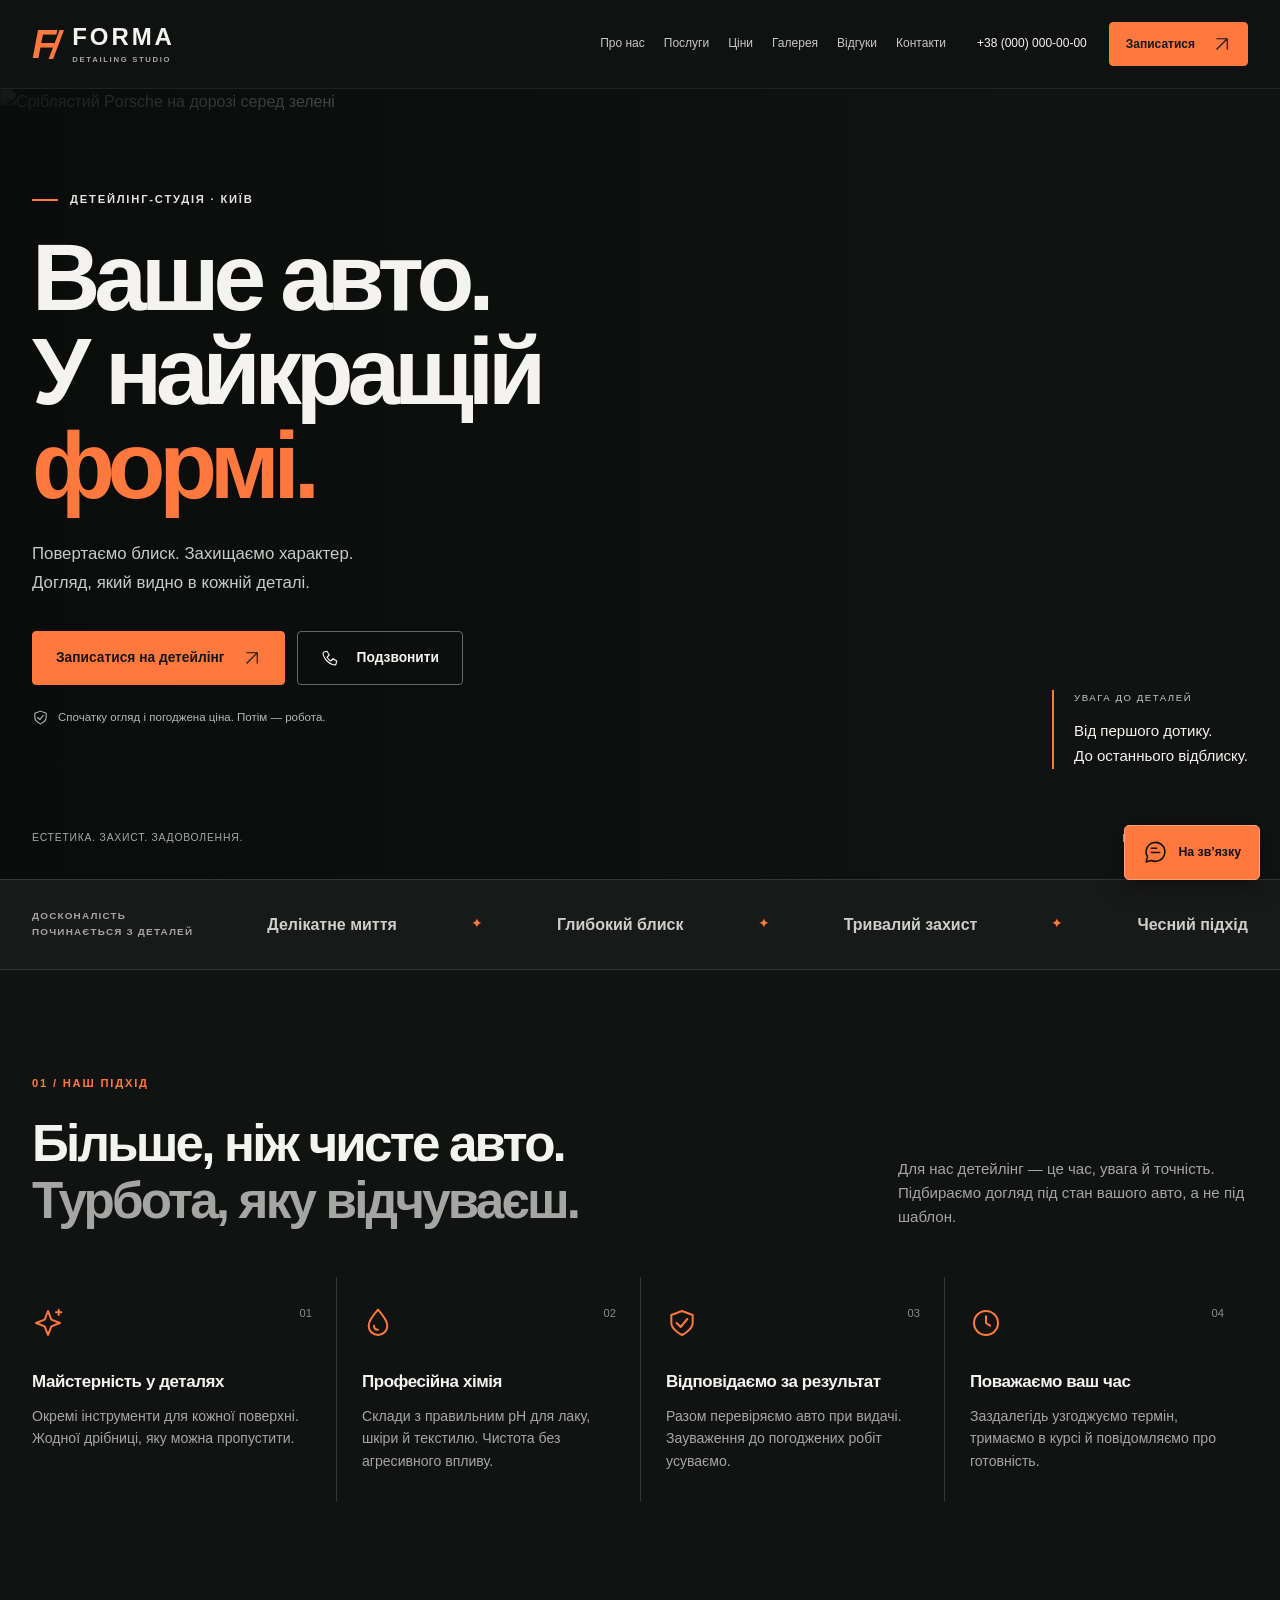
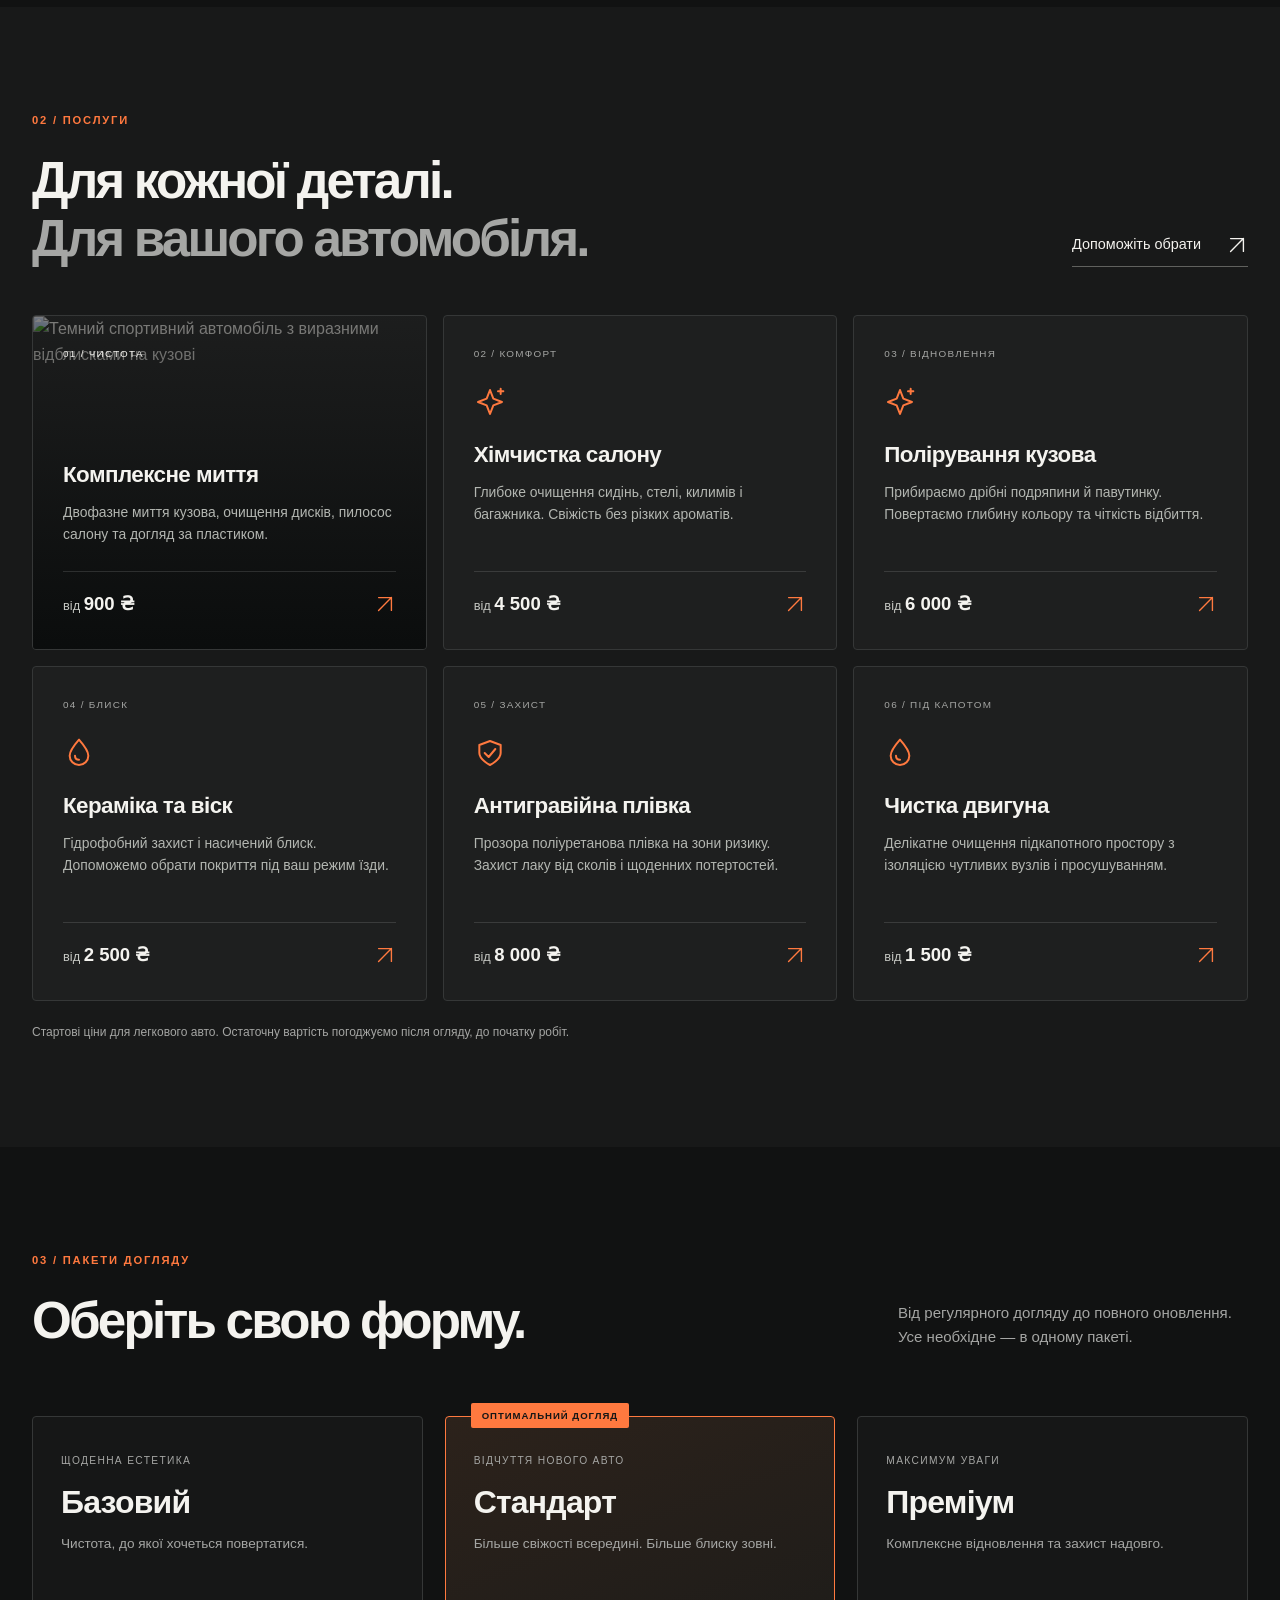
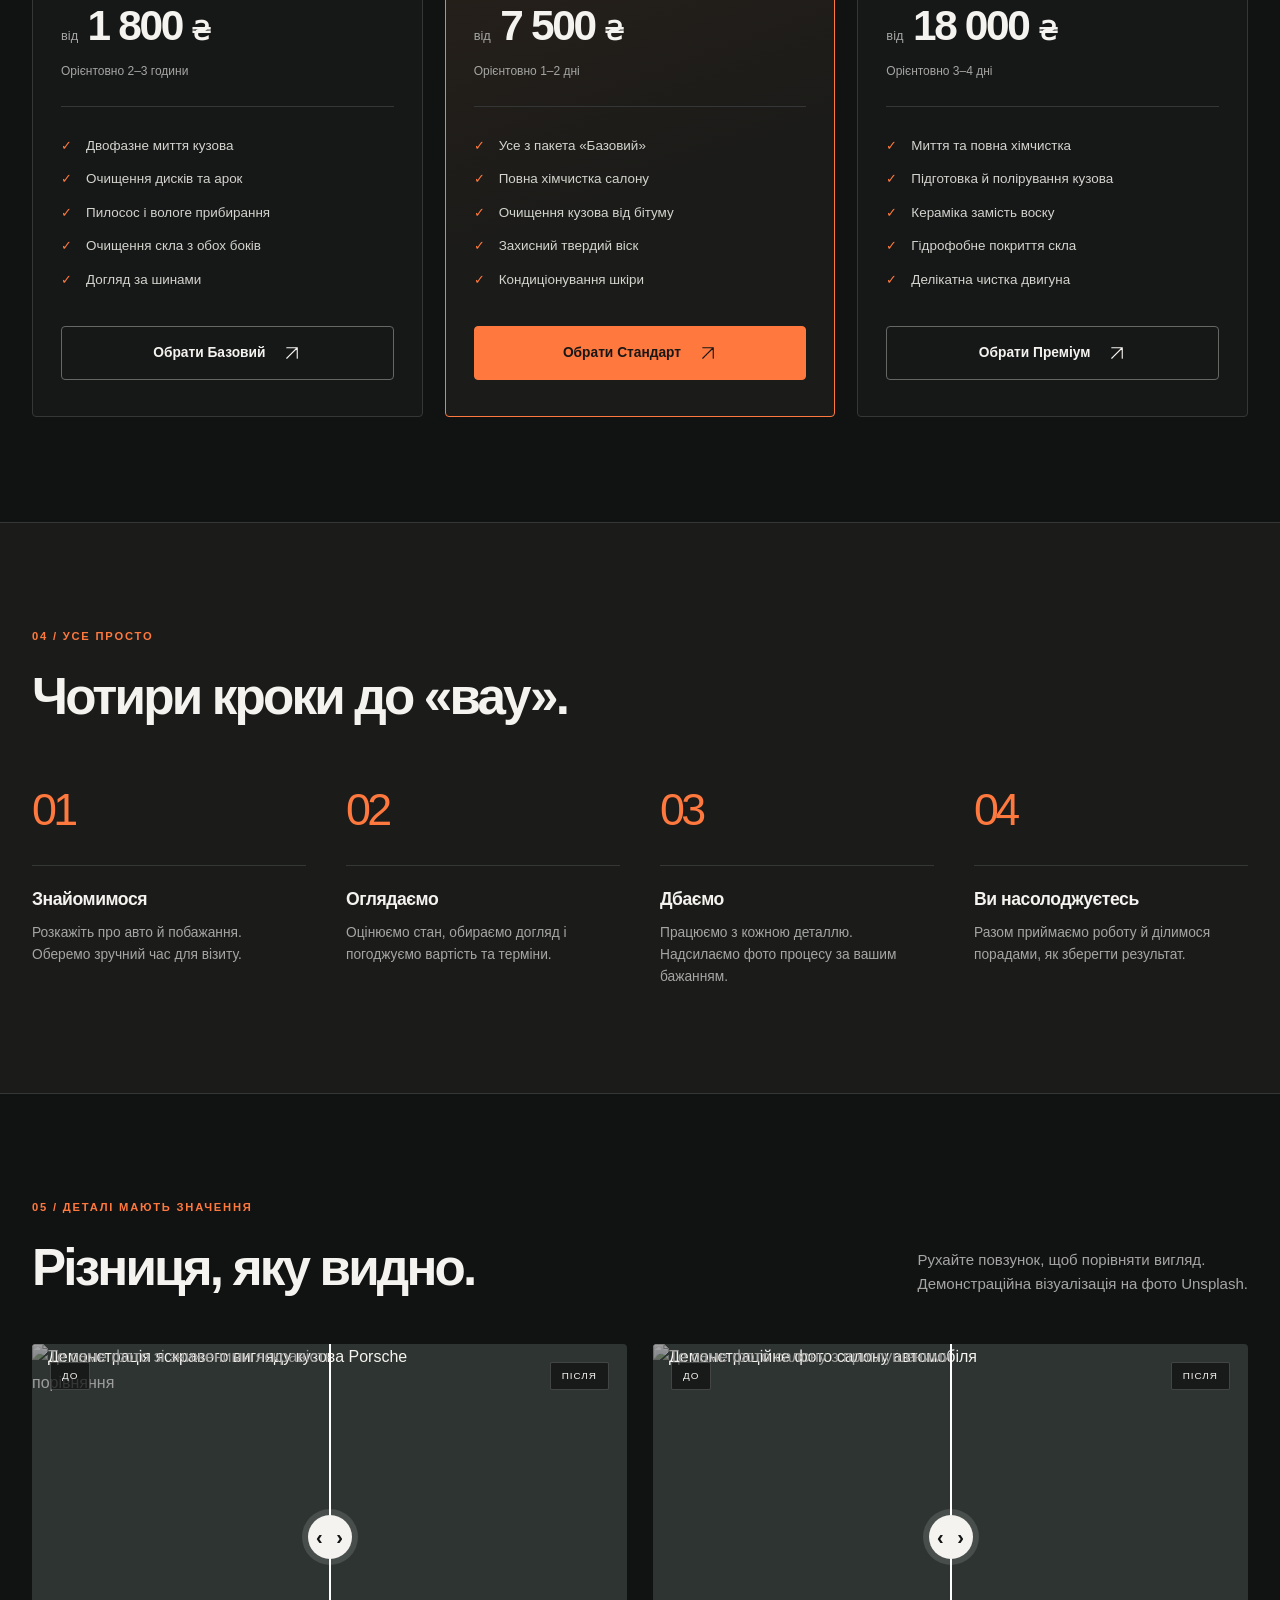
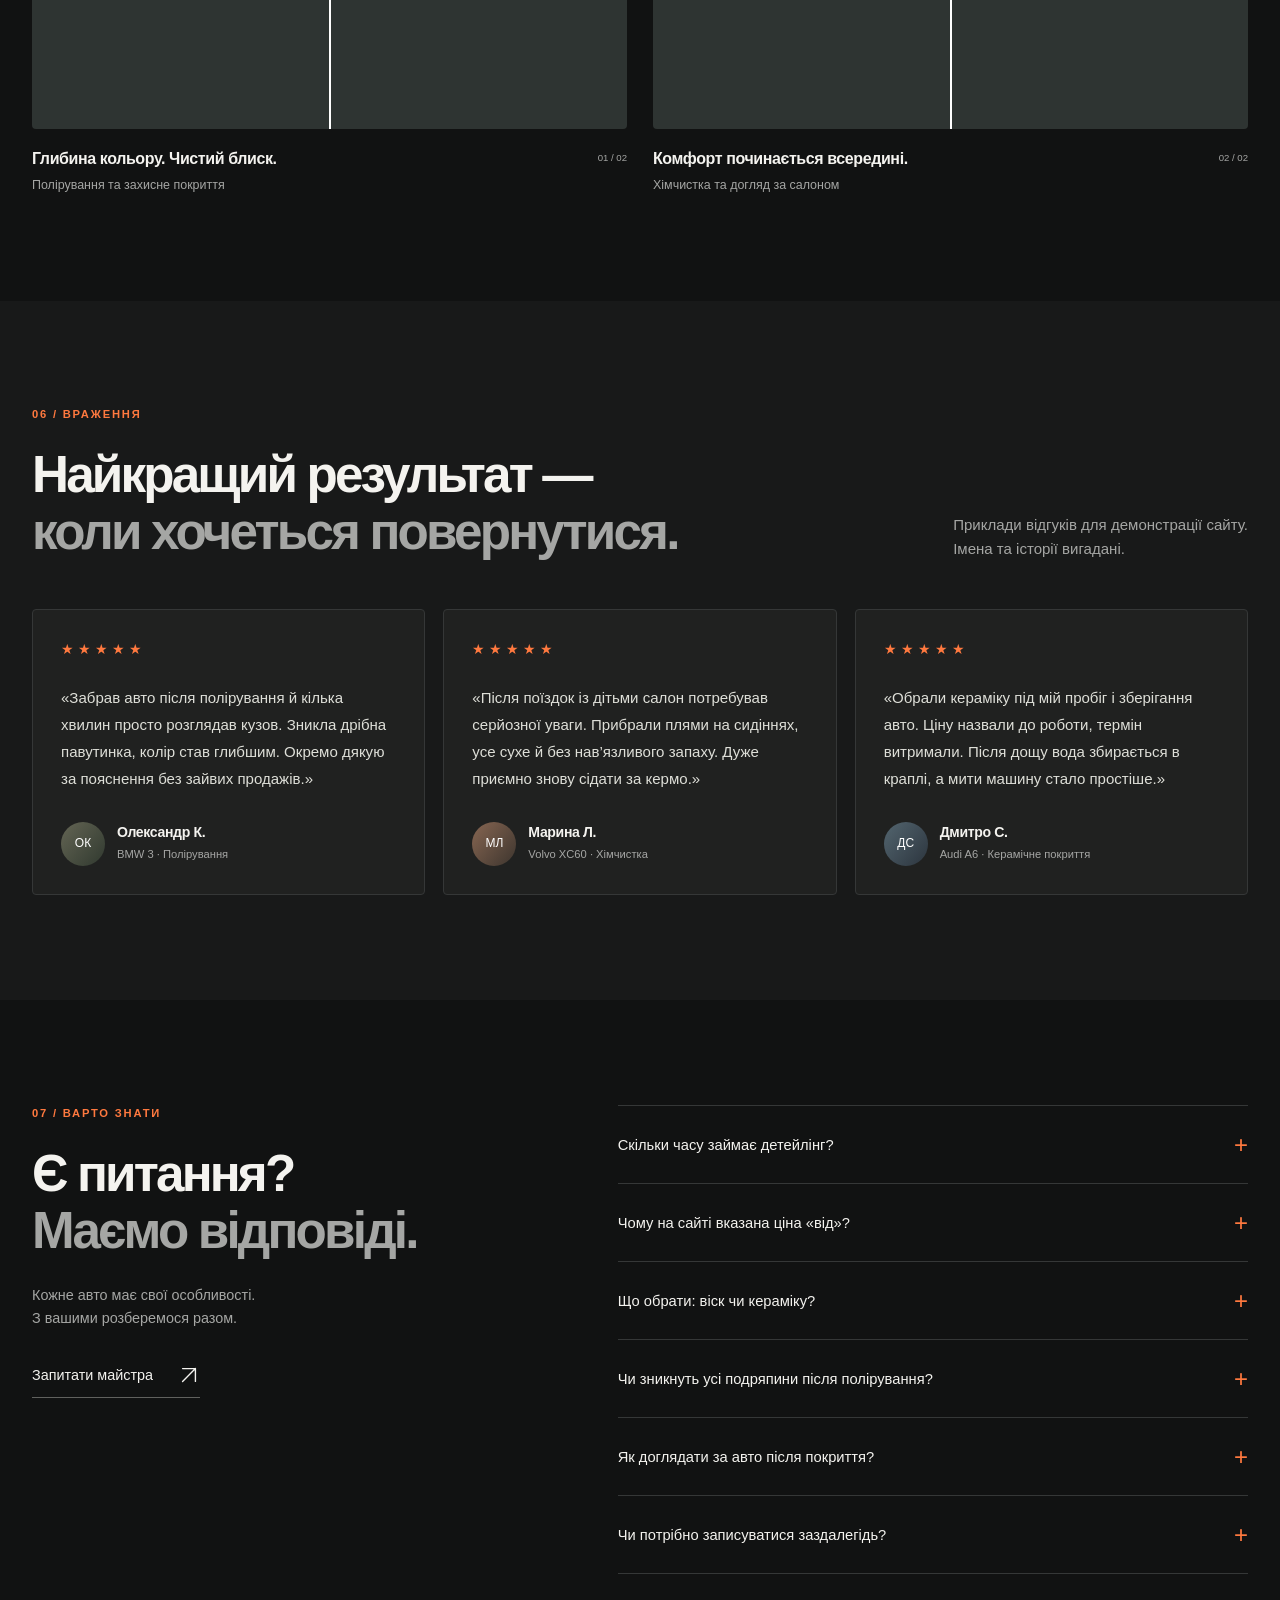
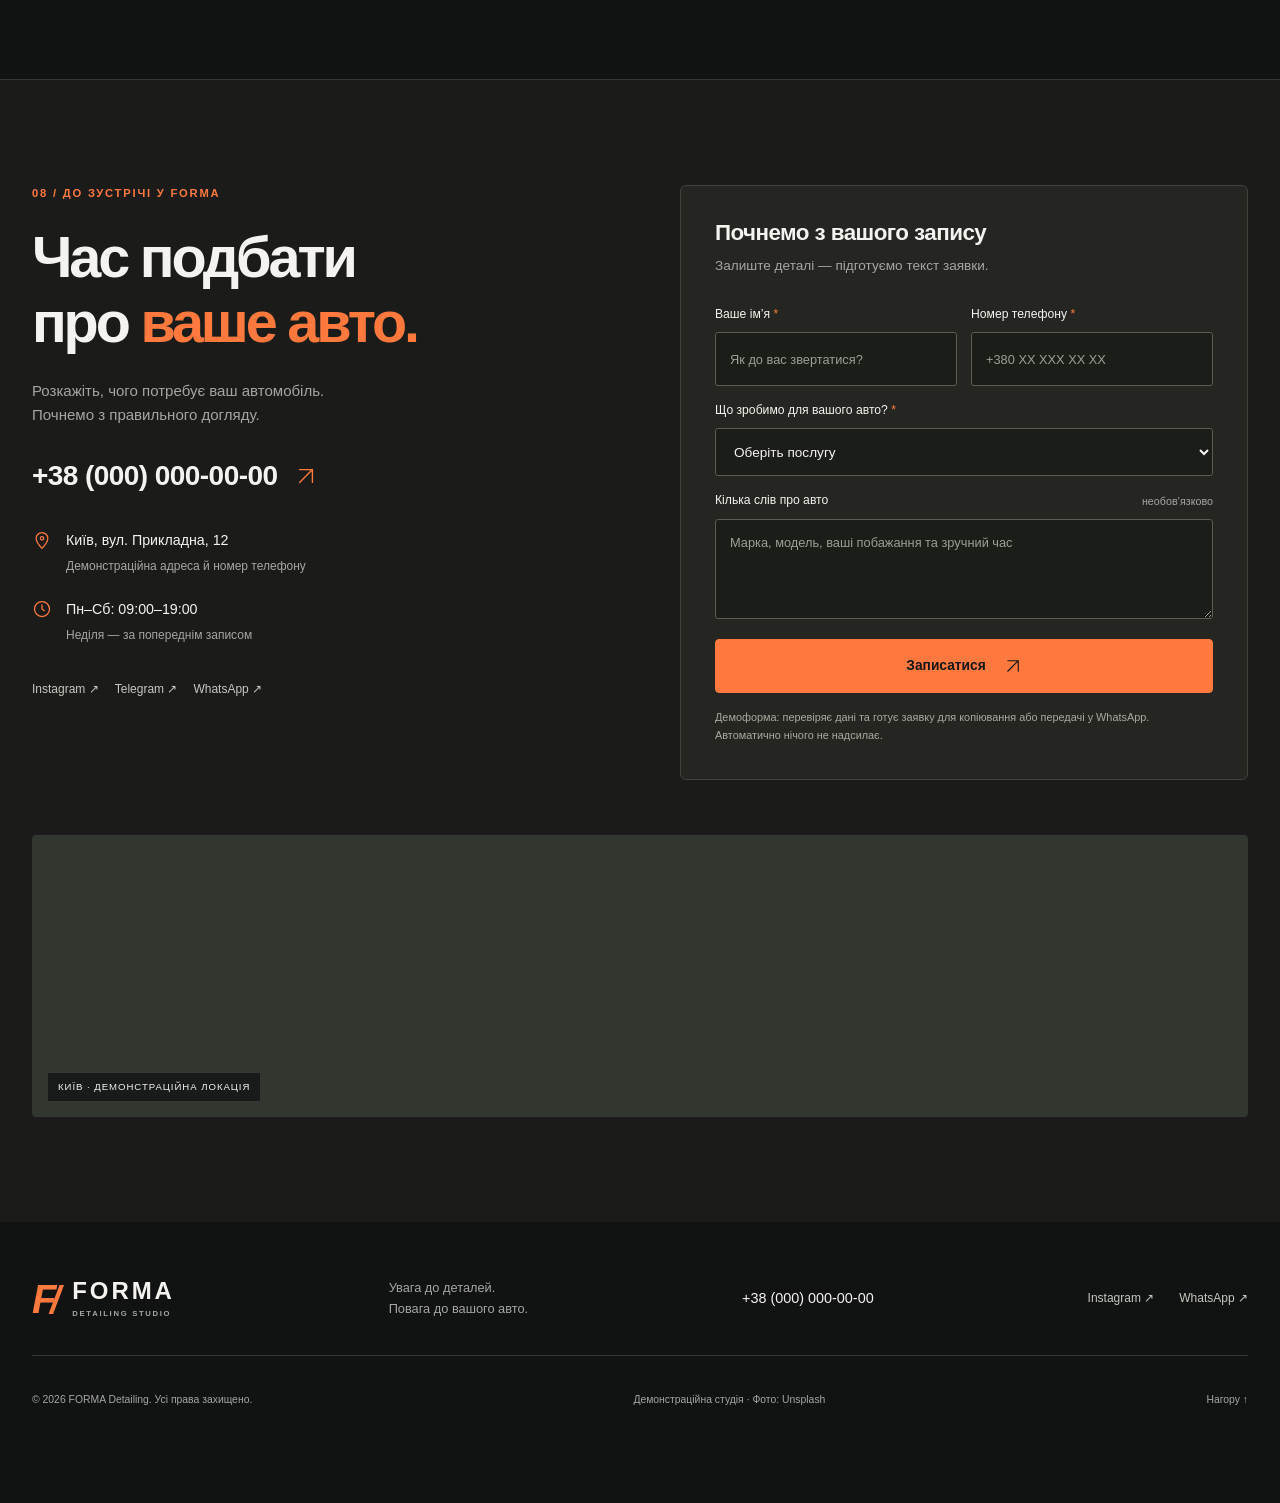
==== index.html @ 3dcaa0d7 "Add files via upload" ====
<!DOCTYPE html>
<html lang="uk">
<head>
  <meta charset="UTF-8">
  <meta name="viewport" content="width=device-width, initial-scale=1">
  <meta name="theme-color" content="#111212">
  <title>FORMA Detailing — догляд, який змінює відчуття від авто</title>
  <meta name="description" content="FORMA Detailing у Києві: комплексне миття, хімчистка, полірування, кераміка та захисна плівка. Оберіть догляд для свого авто й підготуйте заявку онлайн.">
  <meta property="og:type" content="website">
  <meta property="og:locale" content="uk_UA">
  <meta property="og:title" content="FORMA Detailing — ваше авто у найкращій формі">
  <meta property="og:description" content="Продуманий догляд. Бездоганний блиск. Детейлінг у Києві з увагою до кожної деталі.">
  <meta property="og:image" content="https://images.unsplash.com/photo-1503376780353-7e6692767b70?auto=format&fit=crop&w=1200&q=85">
  <meta property="og:image:alt" content="Спортивний автомобіль Porsche">
  <link rel="icon" href="data:image/svg+xml,%3Csvg xmlns='http://www.w3.org/2000/svg' viewBox='0 0 64 64'%3E%3Crect width='64' height='64' rx='12' fill='%23111212'/%3E%3Cpath d='M18 48V16h31v8H27v6h18v8H27v10z' fill='%23ff743d'/%3E%3C/svg%3E">
  <link rel="preconnect" href="https://images.unsplash.com">
  <link rel="stylesheet" href="style.css">
  <script src="script.js" defer></script>
</head>
<body>
  <a class="skip-link" href="#main">Перейти до вмісту</a>
  <svg class="icon-library" xmlns="http://www.w3.org/2000/svg" aria-hidden="true"><defs>
    <symbol id="i-arrow" viewBox="0 0 24 24"><path d="M5 19 19 5M5 5h14v14"/></symbol>
    <symbol id="i-phone" viewBox="0 0 24 24"><path d="m8 3 3 5-3 3a15 15 0 0 0 5 5l3-3 5 3-1 4c-1 3-8 0-12-4S1 5 4 4z"/></symbol>
    <symbol id="i-shield" viewBox="0 0 24 24"><path d="m12 3 8 3v6c0 5-8 9-8 9s-8-4-8-9V6zM8 12l3 3 5-6"/></symbol>
    <symbol id="i-spark" viewBox="0 0 24 24"><path d="m12 3 2.5 6.5L21 12l-6.5 2.5L12 21l-2.5-6.5L3 12l6.5-2.5zM20 2v4m-2-2h4"/></symbol>
    <symbol id="i-drop" viewBox="0 0 24 24"><path d="M12 2S5 10 5 14a7 7 0 0 0 14 0c0-4-7-12-7-12ZM9 14c0 2 1 3 3 3"/></symbol>
    <symbol id="i-clock" viewBox="0 0 24 24"><circle cx="12" cy="12" r="9"/><path d="M12 7v5l3 2"/></symbol>
    <symbol id="i-chat" viewBox="0 0 24 24"><path d="M21 11.5a9 9 0 0 1-9 9 10 10 0 0 1-4-.8L3 21l1.3-5a9 9 0 1 1 16.7-4.5Z"/><path d="M8 12h8m-8-4h5"/></symbol>
    <symbol id="i-pin" viewBox="0 0 24 24"><path d="M19 10c0 5-7 12-7 12S5 15 5 10a7 7 0 1 1 14 0Z"/><circle cx="12" cy="10" r="2"/></symbol>
    <symbol id="i-check" viewBox="0 0 24 24"><path d="m5 12 4 4L19 6"/></symbol>
  </defs></svg>

  <header class="header">
    <div class="container header-inner">
      <a class="logo" href="#home" aria-label="FORMA Detailing — головна"><span class="logo-mark" aria-hidden="true">F<span>/</span></span><span>FORMA<small>DETAILING STUDIO</small></span></a>
      <button class="menu-toggle" type="button" aria-expanded="false" aria-controls="navigation" aria-label="Відкрити меню"><span></span><span></span></button>
      <nav id="navigation" class="navigation" aria-label="Головна навігація">
        <a href="#about">Про нас</a><a href="#services">Послуги</a><a href="#prices">Ціни</a><a href="#gallery">Галерея</a><a href="#reviews">Відгуки</a><a href="#contacts">Контакти</a>
      </nav>
      <a class="header-phone" href="tel:+380000000000" aria-label="Подзвонити — демонстраційний номер">+38 (000) 000-00-00</a>
      <a class="button button-small header-cta" href="#contacts">Записатися <svg><use href="#i-arrow"/></svg></a>
    </div>
  </header>

  <main id="main">
    <section class="hero" id="home" aria-labelledby="hero-title">
      <img class="hero-image" src="https://images.unsplash.com/photo-1503376780353-7e6692767b70?auto=format&fit=crop&w=2200&q=85" alt="Сріблястий Porsche на дорозі серед зелені" width="2200" height="1467" fetchpriority="high">
      <div class="hero-shade"></div>
      <div class="container hero-content">
        <p class="eyebrow"><span class="orange-line"></span> ДЕТЕЙЛІНГ-СТУДІЯ · КИЇВ</p>
        <h1 id="hero-title">Ваше авто.<br>У найкращій<br><span>формі.</span></h1>
        <p class="hero-description">Повертаємо блиск. Захищаємо характер.<br>Догляд, який видно в кожній деталі.</p>
        <div class="hero-actions"><a class="button" href="#contacts">Записатися на детейлінг <svg><use href="#i-arrow"/></svg></a><a class="button button-outline" href="tel:+380000000000"><svg><use href="#i-phone"/></svg> Подзвонити</a></div>
        <p class="hero-note"><svg><use href="#i-shield"/></svg> Спочатку огляд і погоджена ціна. Потім — робота.</p>
      </div>
      <div class="hero-caption"><span>УВАГА ДО ДЕТАЛЕЙ</span><strong>Від першого дотику.<br>До останнього відблиску.</strong></div>
      <div class="container hero-bottom"><span>ЕСТЕТИКА. ЗАХИСТ. ЗАДОВОЛЕННЯ.</span><a href="#about">Відкрийте FORMA <span aria-hidden="true">↓</span></a></div>
    </section>

    <div class="trust-strip"><div class="container trust-inner"><span>ДОСКОНАЛІСТЬ<br>ПОЧИНАЄТЬСЯ З ДЕТАЛЕЙ</span><p>Делікатне миття</p><i aria-hidden="true">✦</i><p>Глибокий блиск</p><i aria-hidden="true">✦</i><p>Тривалий захист</p><i aria-hidden="true">✦</i><p>Чесний підхід</p></div></div>

    <section class="section container" id="about" aria-labelledby="about-title">
      <div class="section-heading reveal"><div><p class="eyebrow">01 / НАШ ПІДХІД</p><h2 id="about-title">Більше, ніж чисте авто.<br><span class="muted">Турбота, яку відчуваєш.</span></h2></div><p class="heading-description">Для нас детейлінг — це час, увага й точність. Підбираємо догляд під стан вашого авто, а не під шаблон.</p></div>
      <div class="benefits">
        <article class="benefit reveal"><svg class="feature-icon"><use href="#i-spark"/></svg><h3>Майстерність у деталях</h3><p>Окремі інструменти для кожної поверхні. Жодної дрібниці, яку можна пропустити.</p><span class="card-number">01</span></article>
        <article class="benefit reveal"><svg class="feature-icon"><use href="#i-drop"/></svg><h3>Професійна хімія</h3><p>Склади з правильним pH для лаку, шкіри й текстилю. Чистота без агресивного впливу.</p><span class="card-number">02</span></article>
        <article class="benefit reveal"><svg class="feature-icon"><use href="#i-shield"/></svg><h3>Відповідаємо за результат</h3><p>Разом перевіряємо авто при видачі. Зауваження до погоджених робіт усуваємо.</p><span class="card-number">03</span></article>
        <article class="benefit reveal"><svg class="feature-icon"><use href="#i-clock"/></svg><h3>Поважаємо ваш час</h3><p>Заздалегідь узгоджуємо термін, тримаємо в курсі й повідомляємо про готовність.</p><span class="card-number">04</span></article>
      </div>
    </section>

    <section class="section section-surface" id="services" aria-labelledby="services-title"><div class="container">
      <div class="section-heading reveal"><div><p class="eyebrow">02 / ПОСЛУГИ</p><h2 id="services-title">Для кожної деталі.<br><span class="muted">Для вашого автомобіля.</span></h2></div><a class="text-link" href="#contacts">Допоможіть обрати <svg><use href="#i-arrow"/></svg></a></div>
      <div class="services-grid">
        <article class="service-card service-featured reveal"><img src="https://images.unsplash.com/photo-1492144534655-ae79c964c9d7?auto=format&fit=crop&w=1000&q=80" alt="Темний спортивний автомобіль з виразними відблисками на кузові" width="1000" height="700" loading="lazy"><div class="service-content"><span class="service-index">01 / ЧИСТОТА</span><h3>Комплексне миття</h3><p>Двофазне миття кузова, очищення дисків, пилосос салону та догляд за пластиком.</p><a href="#contacts" data-service="Комплексне миття"><span>від <strong>900 ₴</strong></span><svg><use href="#i-arrow"/></svg><span class="sr-only"> — записатися на комплексне миття</span></a></div></article>
        <article class="service-card reveal"><span class="service-index">02 / КОМФОРТ</span><svg class="service-icon"><use href="#i-spark"/></svg><h3>Хімчистка салону</h3><p>Глибоке очищення сидінь, стелі, килимів і багажника. Свіжість без різких ароматів.</p><a href="#contacts" data-service="Хімчистка салону"><span>від <strong>4 500 ₴</strong></span><svg><use href="#i-arrow"/></svg><span class="sr-only"> — записатися на хімчистку</span></a></article>
        <article class="service-card reveal"><span class="service-index">03 / ВІДНОВЛЕННЯ</span><svg class="service-icon"><use href="#i-spark"/></svg><h3>Полірування кузова</h3><p>Прибираємо дрібні подряпини й павутинку. Повертаємо глибину кольору та чіткість відбиття.</p><a href="#contacts" data-service="Полірування кузова"><span>від <strong>6 000 ₴</strong></span><svg><use href="#i-arrow"/></svg><span class="sr-only"> — записатися на полірування</span></a></article>
        <article class="service-card reveal"><span class="service-index">04 / БЛИСК</span><svg class="service-icon"><use href="#i-drop"/></svg><h3>Кераміка та віск</h3><p>Гідрофобний захист і насичений блиск. Допоможемо обрати покриття під ваш режим їзди.</p><a href="#contacts" data-service="Кераміка та віск"><span>від <strong>2 500 ₴</strong></span><svg><use href="#i-arrow"/></svg><span class="sr-only"> — записатися на захисне покриття</span></a></article>
        <article class="service-card reveal"><span class="service-index">05 / ЗАХИСТ</span><svg class="service-icon"><use href="#i-shield"/></svg><h3>Антигравійна плівка</h3><p>Прозора поліуретанова плівка на зони ризику. Захист лаку від сколів і щоденних потертостей.</p><a href="#contacts" data-service="Антигравійна плівка"><span>від <strong>8 000 ₴</strong></span><svg><use href="#i-arrow"/></svg><span class="sr-only"> — записатися на обклеювання плівкою</span></a></article>
        <article class="service-card reveal"><span class="service-index">06 / ПІД КАПОТОМ</span><svg class="service-icon"><use href="#i-drop"/></svg><h3>Чистка двигуна</h3><p>Делікатне очищення підкапотного простору з ізоляцією чутливих вузлів і просушуванням.</p><a href="#contacts" data-service="Чистка двигуна"><span>від <strong>1 500 ₴</strong></span><svg><use href="#i-arrow"/></svg><span class="sr-only"> — записатися на чистку двигуна</span></a></article>
      </div><p class="section-note">Стартові ціни для легкового авто. Остаточну вартість погоджуємо після огляду, до початку робіт.</p>
    </div></section>

    <section class="section container" id="prices" aria-labelledby="prices-title">
      <div class="section-heading reveal"><div><p class="eyebrow">03 / ПАКЕТИ ДОГЛЯДУ</p><h2 id="prices-title">Оберіть свою форму.</h2></div><p class="heading-description">Від регулярного догляду до повного оновлення. Усе необхідне — в одному пакеті.</p></div>
      <div class="pricing-grid">
        <article class="price-card reveal"><span class="package-label">ЩОДЕННА ЕСТЕТИКА</span><h3>Базовий</h3><p>Чистота, до якої хочеться повертатися.</p><div class="price"><small>від</small> 1 800 <span>₴</span></div><span class="duration">Орієнтовно 2–3 години</span><ul class="check-list"><li>Двофазне миття кузова</li><li>Очищення дисків та арок</li><li>Пилосос і вологе прибирання</li><li>Очищення скла з обох боків</li><li>Догляд за шинами</li></ul><a href="#contacts" class="button button-outline" data-service="Пакет Базовий">Обрати Базовий <svg><use href="#i-arrow"/></svg></a></article>
        <article class="price-card recommended reveal"><span class="popular">ОПТИМАЛЬНИЙ ДОГЛЯД</span><span class="package-label">ВІДЧУТТЯ НОВОГО АВТО</span><h3>Стандарт</h3><p>Більше свіжості всередині. Більше блиску зовні.</p><div class="price"><small>від</small> 7 500 <span>₴</span></div><span class="duration">Орієнтовно 1–2 дні</span><ul class="check-list"><li>Усе з пакета «Базовий»</li><li>Повна хімчистка салону</li><li>Очищення кузова від бітуму</li><li>Захисний твердий віск</li><li>Кондиціонування шкіри</li></ul><a href="#contacts" class="button" data-service="Пакет Стандарт">Обрати Стандарт <svg><use href="#i-arrow"/></svg></a></article>
        <article class="price-card reveal"><span class="package-label">МАКСИМУМ УВАГИ</span><h3>Преміум</h3><p>Комплексне відновлення та захист надовго.</p><div class="price"><small>від</small> 18 000 <span>₴</span></div><span class="duration">Орієнтовно 3–4 дні</span><ul class="check-list"><li>Миття та повна хімчистка</li><li>Підготовка й полірування кузова</li><li>Кераміка замість воску</li><li>Гідрофобне покриття скла</li><li>Делікатна чистка двигуна</li></ul><a href="#contacts" class="button button-outline" data-service="Пакет Преміум">Обрати Преміум <svg><use href="#i-arrow"/></svg></a></article>
      </div>
    </section>

    <section class="process-section section" aria-labelledby="process-title"><div class="container"><div class="section-heading reveal"><div><p class="eyebrow">04 / УСЕ ПРОСТО</p><h2 id="process-title">Чотири кроки до «вау».</h2></div></div><ol class="process-grid"><li class="reveal"><span>01</span><h3>Знайомимося</h3><p>Розкажіть про авто й побажання. Оберемо зручний час для візиту.</p></li><li class="reveal"><span>02</span><h3>Оглядаємо</h3><p>Оцінюємо стан, обираємо догляд і погоджуємо вартість та терміни.</p></li><li class="reveal"><span>03</span><h3>Дбаємо</h3><p>Працюємо з кожною деталлю. Надсилаємо фото процесу за вашим бажанням.</p></li><li class="reveal"><span>04</span><h3>Ви насолоджуєтесь</h3><p>Разом приймаємо роботу й ділимося порадами, як зберегти результат.</p></li></ol></div></section>

    <section class="section container" id="gallery" aria-labelledby="gallery-title">
      <div class="section-heading reveal"><div><p class="eyebrow">05 / ДЕТАЛІ МАЮТЬ ЗНАЧЕННЯ</p><h2 id="gallery-title">Різниця, яку видно.</h2></div><p class="heading-description">Рухайте повзунок, щоб порівняти вигляд.<br>Демонстраційна візуалізація на фото Unsplash.</p></div>
      <div class="gallery-grid">
        <figure class="gallery-card reveal"><div class="comparison" style="--position:50%"><img src="https://images.unsplash.com/photo-1503376780353-7e6692767b70?auto=format&fit=crop&w=1000&q=80" alt="Демонстрація яскравого вигляду кузова Porsche" width="1000" height="680" loading="lazy"><div class="before-layer"><img src="https://images.unsplash.com/photo-1503376780353-7e6692767b70?auto=format&fit=crop&w=1000&q=80" alt="Те саме фото зі зниженими яскравістю й насиченістю для ілюстрації порівняння" width="1000" height="680" loading="lazy"></div><span class="compare-label before-label">ДО</span><span class="compare-label after-label">ПІСЛЯ</span><span class="compare-handle" aria-hidden="true"><b>‹ ›</b></span><input type="range" min="0" max="100" value="50" aria-label="Порівняти демонстрацію до та після полірування"></div><figcaption><div><h3>Глибина кольору. Чистий блиск.</h3><p>Полірування та захисне покриття</p></div><span>01 / 02</span></figcaption></figure>
        <figure class="gallery-card reveal"><div class="comparison" style="--position:50%"><img src="https://images.unsplash.com/photo-1507136566006-cfc505b114fc?auto=format&fit=crop&w=1000&q=80" alt="Демонстраційне фото салону автомобіля" width="1000" height="680" loading="lazy"><div class="before-layer"><img src="https://images.unsplash.com/photo-1507136566006-cfc505b114fc?auto=format&fit=crop&w=1000&q=80" alt="Те саме фото салону з приглушеними кольорами для демонстрації" width="1000" height="680" loading="lazy"></div><span class="compare-label before-label">ДО</span><span class="compare-label after-label">ПІСЛЯ</span><span class="compare-handle" aria-hidden="true"><b>‹ ›</b></span><input type="range" min="0" max="100" value="50" aria-label="Порівняти демонстрацію до та після догляду за салоном"></div><figcaption><div><h3>Комфорт починається всередині.</h3><p>Хімчистка та догляд за салоном</p></div><span>02 / 02</span></figcaption></figure>
      </div>
    </section>

    <section class="section section-surface" id="reviews" aria-labelledby="reviews-title"><div class="container"><div class="section-heading reveal"><div><p class="eyebrow">06 / ВРАЖЕННЯ</p><h2 id="reviews-title">Найкращий результат —<br><span class="muted">коли хочеться повернутися.</span></h2></div><p class="heading-description">Приклади відгуків для демонстрації сайту.<br>Імена та історії вигадані.</p></div><div class="reviews-grid">
      <article class="review-card reveal"><span class="stars" aria-label="5 із 5 зірок">★★★★★</span><blockquote>«Забрав авто після полірування й кілька хвилин просто розглядав кузов. Зникла дрібна павутинка, колір став глибшим. Окремо дякую за пояснення без зайвих продажів.»</blockquote><div class="review-author"><span class="avatar" role="img" aria-label="Фото-заглушка Олександра">ОК</span><div><h3>Олександр К.</h3><p>BMW 3 · Полірування</p></div></div></article>
      <article class="review-card reveal"><span class="stars" aria-label="5 із 5 зірок">★★★★★</span><blockquote>«Після поїздок із дітьми салон потребував серйозної уваги. Прибрали плями на сидіннях, усе сухе й без нав’язливого запаху. Дуже приємно знову сідати за кермо.»</blockquote><div class="review-author"><span class="avatar avatar-light" role="img" aria-label="Фото-заглушка Марини">МЛ</span><div><h3>Марина Л.</h3><p>Volvo XC60 · Хімчистка</p></div></div></article>
      <article class="review-card reveal"><span class="stars" aria-label="5 із 5 зірок">★★★★★</span><blockquote>«Обрали кераміку під мій пробіг і зберігання авто. Ціну назвали до роботи, термін витримали. Після дощу вода збирається в краплі, а мити машину стало простіше.»</blockquote><div class="review-author"><span class="avatar avatar-dark" role="img" aria-label="Фото-заглушка Дмитра">ДС</span><div><h3>Дмитро С.</h3><p>Audi A6 · Керамічне покриття</p></div></div></article>
    </div></div></section>

    <section class="section container faq-layout" id="faq" aria-labelledby="faq-title"><div class="reveal"><p class="eyebrow">07 / ВАРТО ЗНАТИ</p><h2 id="faq-title">Є питання?<br><span class="muted">Маємо відповіді.</span></h2><p class="faq-intro">Кожне авто має свої особливості.<br>З вашими розберемося разом.</p><a class="text-link" href="#contacts">Запитати майстра <svg><use href="#i-arrow"/></svg></a></div><div class="faq-list reveal">
      <details><summary>Скільки часу займає детейлінг?<span aria-hidden="true">+</span></summary><p>Комплексне миття — приблизно 2–3 години, хімчистка з просушуванням — 1–2 дні. Полірування й захист можуть зайняти 2–4 дні. Точний термін називаємо після огляду.</p></details>
      <details><summary>Чому на сайті вказана ціна «від»?<span aria-hidden="true">+</span></summary><p>Вартість залежить від розміру авто, стану поверхонь і обсягу підготовки. Перед роботою проводимо огляд та погоджуємо повну суму. Додаткові роботи — лише з вашої згоди.</p></details>
      <details><summary>Що обрати: віск чи кераміку?<span aria-hidden="true">+</span></summary><p>Віск підходить для доступного сезонного догляду. Кераміка потребує ретельнішої підготовки й розрахована на триваліший захист. Вибір залежить від умов експлуатації та вашого бюджету.</p></details>
      <details><summary>Чи зникнуть усі подряпини після полірування?<span aria-hidden="true">+</span></summary><p>Полірування допомагає прибрати дрібні дефекти в межах лакового шару. Глибокі подряпини до фарби або ґрунту повністю не зникають. Перед початком вимірюємо товщину покриття й пояснюємо очікуваний результат.</p></details>
      <details><summary>Як доглядати за авто після покриття?<span aria-hidden="true">+</span></summary><p>Після нанесення ви отримаєте рекомендації для обраного складу: час до першого миття, відповідну хімію та інтервали догляду. До повного затвердіння уникайте агресивних засобів.</p></details>
      <details><summary>Чи потрібно записуватися заздалегідь?<span aria-hidden="true">+</span></summary><p>Так. Запис дозволяє виділити достатньо часу на ваш автомобіль. Залиште побажання у формі або зателефонуйте, щоб узгодити послугу та вільний час.</p></details>
    </div></section>

    <section class="section contact-section" id="contacts" aria-labelledby="contacts-title"><div class="container contact-grid"><div class="contact-info reveal"><p class="eyebrow">08 / ДО ЗУСТРІЧІ У FORMA</p><h2 id="contacts-title">Час подбати<br>про <span>ваше авто.</span></h2><p class="contact-lead">Розкажіть, чого потребує ваш автомобіль.<br>Почнемо з правильного догляду.</p><a class="contact-phone" href="tel:+380000000000">+38 (000) 000-00-00 <svg><use href="#i-arrow"/></svg></a><div class="contact-detail"><svg><use href="#i-pin"/></svg><div><strong>Київ, вул. Прикладна, 12</strong><p>Демонстраційна адреса й номер телефону</p></div></div><div class="contact-detail"><svg><use href="#i-clock"/></svg><div><strong>Пн–Сб: 09:00–19:00</strong><p>Неділя — за попереднім записом</p></div></div><div class="socials" aria-label="Соціальні мережі"><a href="https://www.instagram.com/" target="_blank" rel="noopener noreferrer" aria-label="Відкрити Instagram — демопосилання">Instagram ↗</a><a href="https://t.me/share/url?url=&amp;text=%D0%92%D1%96%D1%82%D0%B0%D1%8E!%20%D0%A5%D0%BE%D1%87%D1%83%20%D0%B7%D0%B0%D0%BF%D0%B8%D1%81%D0%B0%D1%82%D0%B8%D1%81%D1%8F%20%D0%BD%D0%B0%20%D0%B4%D0%B5%D1%82%D0%B5%D0%B9%D0%BB%D1%96%D0%BD%D0%B3." target="_blank" rel="noopener noreferrer">Telegram ↗</a><a href="https://wa.me/?text=%D0%92%D1%96%D1%82%D0%B0%D1%8E!%20%D0%A5%D0%BE%D1%87%D1%83%20%D0%B7%D0%B0%D0%BF%D0%B8%D1%81%D0%B0%D1%82%D0%B8%D1%81%D1%8F%20%D0%BD%D0%B0%20%D0%B4%D0%B5%D1%82%D0%B5%D0%B9%D0%BB%D1%96%D0%BD%D0%B3." target="_blank" rel="noopener noreferrer">WhatsApp ↗</a></div></div>
      <form class="booking-form reveal" id="booking-form" novalidate><h3>Почнемо з вашого запису</h3><p>Залиште деталі — підготуємо текст заявки.</p><div id="form-errors" class="error-summary" tabindex="-1" hidden></div><div class="form-row"><div class="field"><label for="name">Ваше ім’я <span>*</span></label><input id="name" name="name" autocomplete="given-name" placeholder="Як до вас звертатися?" required minlength="2" maxlength="80" aria-describedby="name-error"><span class="field-error" id="name-error"></span></div><div class="field"><label for="phone">Номер телефону <span>*</span></label><input type="tel" id="phone" name="phone" autocomplete="tel" inputmode="tel" placeholder="+380 XX XXX XX XX" required maxlength="24" aria-describedby="phone-error"><span class="field-error" id="phone-error"></span></div></div><div class="field"><label for="service">Що зробимо для вашого авто? <span>*</span></label><select id="service" name="service" required aria-describedby="service-error"><option value="">Оберіть послугу</option>Комплексне миття</option><option>Хімчистка салону</option><option>Полірування кузова</option><option>Кераміка та віск</option><option>Антигравійна плівка</option><option>Чистка двигуна</option><option>Пакет Базовий</option><option>Пакет Стандарт</option><option>Пакет Преміум</option><option>Потрібна консультація</option></select><span class="field-error" id="service-error"></span></div><div class="field"><label for="comment">Кілька слів про авто <span class="optional">необов’язково</span></label><textarea id="comment" name="comment" rows="3" maxlength="1500" placeholder="Марка, модель, ваші побажання та зручний час"></textarea></div><button class="button" type="submit">Записатися <svg><use href="#i-arrow"/></svg></button><p class="form-note">Демоформа: перевіряє дані та готує заявку для копіювання або передачі у WhatsApp. Автоматично нічого не надсилає.</p><noscript><p class="field-error">Для перевірки форми увімкніть JavaScript у браузері.</p></noscript></form>
      <div class="map-wrap"><iframe title="Демонстраційна мапа: центр Києва, не фактична адреса студії" src="https://maps.google.com/maps?q=Kyiv%20Ukraine&amp;t=&amp;z=12&amp;ie=UTF8&amp;iwloc=&amp;output=embed" width="1200" height="300" loading="lazy" referrerpolicy="no-referrer-when-downgrade" allowfullscreen></iframe><span class="map-caption">КИЇВ · ДЕМОНСТРАЦІЙНА ЛОКАЦІЯ</span></div>
    </div></section>
  </main>

  <footer class="footer"><div class="container footer-main"><a class="logo" href="#home" aria-label="FORMA — повернутися нагору"><span class="logo-mark" aria-hidden="true">F<span>/</span></span><span>FORMA<small>DETAILING STUDIO</small></span></a><p>Увага до деталей.<br>Повага до вашого авто.</p><a href="tel:+380000000000">+38 (000) 000-00-00</a><div class="socials"><a href="https://www.instagram.com/" target="_blank" rel="noopener noreferrer">Instagram ↗</a><a href="https://wa.me/?text=FORMA%20Detailing" target="_blank" rel="noopener noreferrer">WhatsApp ↗</a></div></div><div class="container footer-bottom"><span>© <span id="year">2026</span> FORMA Detailing. Усі права захищено.</span><span>Демонстраційна студія · Фото: Unsplash</span><a href="#home">Нагору ↑</a></div></footer>
  <a class="floating-contact" href="https://wa.me/?text=%D0%92%D1%96%D1%82%D0%B0%D1%8E!%20%D0%A6%D1%96%D0%BA%D0%B0%D0%B2%D0%B8%D1%82%D1%8C%20%D0%B4%D0%B5%D1%82%D0%B5%D0%B9%D0%BB%D1%96%D0%BD%D0%B3." target="_blank" rel="noopener noreferrer" aria-label="Відкрити WhatsApp та обрати контакт для повідомлення"><svg><use href="#i-chat"/></svg><span>На зв’язку</span></a>

  <dialog id="booking-dialog" aria-labelledby="dialog-title" aria-describedby="dialog-description"><button class="dialog-close" type="button" aria-label="Закрити вікно">×</button><svg class="dialog-icon"><use href="#i-check"/></svg><p class="eyebrow">НАСТУПНИЙ КРОК</p><h2 id="dialog-title">Ваша заявка готова.</h2><p id="dialog-description">Це чернетка, її ще не надіслано. Скопіюйте текст або відкрийте WhatsApp й оберіть контакт студії. Час запису потрібно погодити з майстром.</p><label class="sr-only" for="booking-draft">Текст заявки</label><textarea id="booking-draft" readonly rows="7"></textarea><div class="dialog-actions"><button class="button button-outline" id="copy-booking" type="button">Скопіювати</button><a class="button" id="share-booking" target="_blank" rel="noopener noreferrer">У WhatsApp <svg><use href="#i-arrow"/></svg></a></div><p id="copy-status" role="status" aria-live="polite"></p></dialog>
</body>
</html>
---- style.css ----
:root{color-scheme:dark;--bg:#111212;--surface:#181919;--card:#1e1f1f;--text:#f4f3ef;--muted:#a5a6a4;--line:#353737;--accent:#ff793f;--accent-hover:#ff955f;--error:#ffafa0;--radius:4px;--container:1280px}
*{box-sizing:border-box}html{scroll-behavior:smooth;scroll-padding-top:100px}body{margin:0;background:var(--bg);color:var(--text);font-family:Arial,Helvetica,sans-serif;font-size:16px;line-height:1.6}body.menu-open{overflow:hidden}a{color:inherit;text-decoration:none}button,input,select,textarea{font:inherit}button,a,input,select,textarea,summary{-webkit-tap-highlight-color:transparent}button,summary,select{cursor:pointer}button{color:inherit}img{display:block;max-width:100%;object-fit:cover}svg{width:22px;height:22px;fill:none;stroke:currentColor;stroke-width:1.5;stroke-linecap:round;stroke-linejoin:round;flex-shrink:0}a,button{touch-action:manipulation}button,a{transition:background .2s,color .2s,border-color .2s,transform .2s}a:focus-visible,button:focus-visible,summary:focus-visible,input:focus-visible,select:focus-visible,textarea:focus-visible,[tabindex="-1"]:focus-visible{outline:2px solid var(--accent);outline-offset:5px}::selection{background:var(--accent);color:var(--bg)}h1,h2,h3,p,figure{margin:0}h1,h2,h3{line-height:1.12}h2{font-size:clamp(2rem,4vw,3.35rem);font-weight:600;letter-spacing:-.055em}h3{font-size:1.25rem;letter-spacing:-.025em}.container{width:min(var(--container),calc(100% - 40px));margin-inline:auto}.section{padding-block:76px}.section-surface{background:var(--surface)}.muted{color:var(--muted)}.eyebrow{font-size:.7rem;font-weight:700;letter-spacing:.16em;line-height:1.6;color:var(--accent);margin-bottom:22px}.section-heading{display:flex;flex-direction:column;gap:24px;margin-bottom:38px}.heading-description{max-width:350px;color:var(--muted);font-size:.94rem}.button{display:inline-flex;align-items:center;justify-content:center;gap:18px;min-height:54px;padding:15px 23px;border:1px solid var(--accent);border-radius:var(--radius);background:var(--accent);color:#171716;font-weight:700;font-size:.86rem;line-height:1.35;cursor:pointer}.button:hover{background:var(--accent-hover);border-color:var(--accent-hover)}.button:active{transform:translateY(1px)}.button svg{width:18px;height:18px}.button-outline{background:transparent;color:var(--text);border-color:#656765}.button-outline:hover{background:#ffffff0d;border-color:var(--text)}.button-small{min-height:44px;padding:11px 16px;font-size:.75rem}.text-link{display:inline-flex;align-items:center;gap:25px;min-height:44px;font-size:.9rem;border-bottom:1px solid #60615e;width:fit-content}.text-link:hover{color:var(--accent);border-color:var(--accent)}.sr-only,.icon-library{position:absolute;width:1px;height:1px;overflow:hidden;clip-path:inset(50%);white-space:nowrap}.skip-link{position:fixed;top:8px;left:12px;transform:translateY(-150%);z-index:100;background:var(--accent);color:var(--bg);padding:12px 20px}.skip-link:focus{transform:none}
.header{position:sticky;top:0;z-index:30;background:rgba(17,18,18,.97);border-bottom:1px solid #ffffff12}.header-inner{height:76px;display:flex;align-items:center;gap:24px}.logo{display:inline-flex;align-items:center;gap:11px;flex-shrink:0;min-height:44px;font-size:1.5rem;font-weight:800;letter-spacing:.12em;line-height:1}.logo small{display:block;font-size:.48rem;letter-spacing:.22em;margin-top:7px;color:var(--muted)}.logo-mark{font-size:2.5rem;letter-spacing:-.16em;font-style:italic;line-height:1;color:var(--accent);padding-right:7px}.logo-mark span{font-size:2.4rem}.menu-toggle{display:none;margin-left:auto;border:1px solid var(--line);background:none;width:44px;height:44px;padding:11px}.menu-toggle span{display:block;height:1px;background:var(--text);margin:6px 0;transition:transform .2s}.header-phone,.header-cta{display:none}.navigation{display:flex;gap:8px;flex-wrap:wrap;font-size:.8rem}.navigation a{padding:10px 8px;min-height:44px;display:flex;align-items:center;color:#c7c8c5}.navigation a:hover{color:var(--accent)}.js .menu-toggle{display:block}.js .navigation{display:none;position:fixed;inset:76px 0 0;padding:32px 24px;background:var(--bg);overflow:auto;align-content:start;gap:5px}.js .navigation.is-open{display:grid}.js .navigation a{font-size:1.5rem;padding:15px 8px;border-bottom:1px solid var(--line)}.menu-toggle[aria-expanded=true] span:first-child{transform:translateY(3.5px) rotate(45deg)}.menu-toggle[aria-expanded=true] span:last-child{transform:translateY(-3.5px) rotate(-45deg)}
.hero{position:relative;isolation:isolate;min-height:710px;display:flex;flex-direction:column;justify-content:center;overflow:hidden}.hero-image,.hero-shade{position:absolute;inset:0;width:100%;height:100%;z-index:-2}.hero-image{object-position:63% center;filter:brightness(.75) saturate(.55)}.hero-shade{z-index:-1;background:linear-gradient(90deg,rgba(10,12,12,.92),rgba(10,12,12,.56) 65%,rgba(10,12,12,.24)),linear-gradient(0deg,#111212 0%,transparent 30%)}.hero-content{padding-block:65px 100px}.hero .eyebrow{display:flex;align-items:center;gap:12px;font-size:.65rem;color:#e3e2dc}.orange-line{height:2px;width:26px;background:var(--accent)}h1{font-size:clamp(3.6rem,7.4vw,6.9rem);font-weight:700;line-height:.99;letter-spacing:-.065em;max-width:800px}h1 span{color:var(--accent)}.hero-description{margin-top:28px;color:#c8cac5;font-size:1rem;line-height:1.7}.hero-actions{display:flex;flex-wrap:wrap;gap:12px;margin-top:30px}.hero-note{display:flex;align-items:center;gap:9px;font-size:.72rem;color:#b6b9b4;margin-top:23px;max-width:440px}.hero-note svg{width:17px;height:17px}.hero-caption{display:none}.hero-bottom{position:absolute;bottom:25px;left:0;right:0;display:flex;justify-content:space-between;align-items:center;gap:20px;color:#a5a8a3;font-size:.6rem;letter-spacing:.08em}.hero-bottom a{display:flex;align-items:center;gap:18px;min-height:44px;font-size:.72rem;letter-spacing:0}.hero-bottom a span{color:var(--accent);font-size:1.3rem}.trust-strip{border-block:1px solid var(--line);background:#181919}.trust-inner{display:flex;justify-content:space-between;align-items:center;flex-wrap:wrap;gap:20px;padding-block:24px}.trust-inner>span{font-size:.6rem;font-weight:700;color:var(--muted);letter-spacing:.12em;line-height:1.65}.trust-inner p{font-size:.82rem;font-weight:600;color:#cececa}.trust-inner i{font-style:normal;color:var(--accent);font-size:.85rem}.trust-inner i:last-of-type{display:none}
.benefits{display:grid;gap:0}.benefit{position:relative;padding:26px 0;border-top:1px solid var(--line)}.feature-icon{width:32px;height:32px;color:var(--accent);margin-bottom:25px}.benefit h3{margin-bottom:14px;font-size:1.06rem}.benefit p{color:var(--muted);font-size:.88rem;max-width:270px}.card-number{position:absolute;top:28px;right:5px;font-size:.7rem;color:#898c87}.services-grid{display:grid;gap:16px}.service-card{display:flex;flex-direction:column;position:relative;padding:28px;min-height:305px;border:1px solid var(--line);border-radius:var(--radius);background:var(--card);overflow:hidden;transition:border-color .2s}.service-card:hover{border-color:#797a73}.service-index{font-size:.62rem;color:var(--muted);letter-spacing:.13em}.service-icon{margin:20px 0;width:32px;height:32px;color:var(--accent)}.service-card h3{margin-bottom:14px;font-size:1.4rem}.service-card p{font-size:.87rem;color:#b3b6b1;margin-bottom:26px;line-height:1.6}.service-card a{display:flex;align-items:center;justify-content:space-between;gap:12px;margin-top:auto;padding-top:17px;min-height:44px;border-top:1px solid #ffffff20;font-size:.8rem;color:#c6c8c3}.service-card a:hover{color:var(--accent)}.service-card a strong{font-size:1.16rem;color:var(--text);font-weight:600}.service-card a>svg{color:var(--accent)}.service-featured{padding:0;min-height:380px}.service-featured>img{position:absolute;inset:0;width:100%;height:100%;filter:brightness(.55)}.service-content{position:relative;display:flex;flex-direction:column;flex:1;padding:28px;background:linear-gradient(0deg,rgba(10,12,12,.96),rgba(10,12,12,.08));justify-content:flex-end}.service-content .service-index{margin-bottom:auto;padding-bottom:75px;color:var(--text)}.service-content a{margin-top:0}.section-note{margin-top:22px;color:var(--muted);font-size:.75rem}.pricing-grid{display:grid;gap:28px;padding-top:18px}.price-card{position:relative;padding:30px 26px;border:1px solid var(--line);border-radius:var(--radius);display:flex;flex-direction:column;background:#161717}.package-label{font-size:.64rem;letter-spacing:.13em;color:var(--muted)}.price-card h3{font-size:2rem;margin:16px 0 12px}.price-card>p{color:var(--muted);font-size:.85rem;min-height:42px}.price{font-size:2.65rem;font-weight:600;letter-spacing:-.055em;margin-top:26px;line-height:1.2}.price small{font-size:.8rem;color:var(--muted);font-weight:400;letter-spacing:0}.price>span{font-size:1.6rem}.duration{font-size:.75rem;color:var(--muted);margin-top:10px}.check-list{list-style:none;padding:22px 0 0;margin:25px 0 30px;border-top:1px solid var(--line);flex:1}.check-list li{font-size:.84rem;padding:6px 0 6px 25px;position:relative;color:#d3d4ce}.check-list li:before{content:'✓';position:absolute;left:0;color:var(--accent)}.price-card .button{width:100%}.recommended{border-color:var(--accent);background:linear-gradient(160deg,#2c221b,#1b1b19 60%)}.popular{position:absolute;top:-14px;left:25px;background:var(--accent);color:#151616;font-size:.6rem;letter-spacing:.1em;font-weight:700;padding:5px 11px;border-radius:2px}.process-section{background:#1b1c1a;border-block:1px solid var(--line)}.process-grid{display:grid;gap:30px;list-style:none;padding:0;margin:0}.process-grid li>span{font-size:2.8rem;font-weight:500;color:var(--accent);letter-spacing:-.08em;display:block;border-bottom:1px solid var(--line);padding-bottom:20px;margin-bottom:24px}.process-grid h3{font-size:1.1rem;margin-bottom:12px}.process-grid p{font-size:.86rem;color:var(--muted);max-width:260px}
.gallery-grid{display:grid;gap:32px}.comparison{position:relative;height:300px;overflow:hidden;border-radius:var(--radius);background:#2e3432}.comparison>img,.before-layer,.before-layer img{position:absolute;inset:0;width:100%;height:100%}.before-layer{clip-path:inset(0 calc(100% - var(--position)) 0 0)}.before-layer img{filter:saturate(.25) brightness(.68) contrast(.78)}.compare-label{position:absolute;top:18px;padding:5px 11px;background:#111212bd;border:1px solid #ffffff30;border-radius:2px;color:var(--text);font-size:.62rem;letter-spacing:.1em}.before-label{left:18px}.after-label{right:18px}.compare-handle{position:absolute;left:var(--position);top:0;bottom:0;width:2px;transform:translateX(-50%);background:#fff;pointer-events:none}.compare-handle b{position:absolute;top:50%;left:50%;transform:translate(-50%,-50%);display:flex;align-items:center;justify-content:center;width:44px;height:44px;border-radius:50%;background:var(--text);color:var(--bg);font-size:1.25rem;letter-spacing:4px;padding-left:4px;box-shadow:0 0 0 6px #ffffff20}.comparison input{position:absolute;inset:0;width:100%;height:100%;margin:0;opacity:0;cursor:ew-resize;touch-action:pan-y}.comparison:focus-within{outline:2px solid var(--accent);outline-offset:5px}.gallery-card figcaption{display:flex;justify-content:space-between;gap:16px;margin-top:21px}.gallery-card h3{font-size:1rem}.gallery-card p{color:var(--muted);font-size:.78rem;margin-top:8px}.gallery-card figcaption>span{color:var(--muted);font-size:.6rem;white-space:nowrap}.reviews-grid{display:grid;gap:18px}.review-card{padding:28px;background:#202120;border:1px solid var(--line);border-radius:var(--radius);display:flex;flex-direction:column}.stars{color:var(--accent);letter-spacing:4px;font-size:.9rem}.review-card blockquote{margin:23px 0 30px;font-size:.94rem;line-height:1.8;color:#dedfd8;flex:1}.review-author{display:flex;gap:12px;align-items:center}.avatar{width:44px;height:44px;display:grid;place-items:center;border-radius:50%;background:linear-gradient(130deg,#646554,#30392f);font-size:.75rem;color:#fff}.avatar-light{background:linear-gradient(130deg,#876652,#3d352e)}.avatar-dark{background:linear-gradient(130deg,#53656f,#2c353e)}.review-author h3{font-size:.88rem}.review-author p{font-size:.7rem;color:var(--muted);margin-top:5px}.faq-layout{display:grid;gap:40px}.faq-intro{font-size:.9rem;color:var(--muted);margin:24px 0}.faq-list details{border-bottom:1px solid var(--line)}.faq-list details:first-child{border-top:1px solid var(--line)}.faq-list summary{display:flex;gap:20px;align-items:center;justify-content:space-between;list-style:none;min-height:77px;padding:20px 0;font-size:.92rem;font-weight:500;line-height:1.5}.faq-list summary::-webkit-details-marker{display:none}.faq-list summary>span{font-size:1.5rem;color:var(--accent);font-weight:400}.faq-list details[open] summary>span{transform:rotate(45deg)}.faq-list details>p{font-size:.87rem;color:var(--muted);padding:0 28px 22px 0}
.contact-section{background:#1b1c1a;border-top:1px solid var(--line)}.contact-grid{display:grid;gap:40px}.contact-info h2{font-size:clamp(2.7rem,4.5vw,4.4rem)}.contact-info h2>span{color:var(--accent)}.contact-lead{font-size:.94rem;color:var(--muted);margin:25px 0}.contact-phone{display:flex;align-items:center;gap:18px;font-size:clamp(1.3rem,2.2vw,1.75rem);font-weight:600;min-height:48px;width:fit-content;margin-bottom:27px;letter-spacing:-.02em}.contact-phone svg{color:var(--accent)}.contact-detail{display:flex;gap:14px;margin-top:20px}.contact-detail>svg{color:var(--accent);width:20px;height:20px;margin-top:3px}.contact-detail strong{font-size:.89rem;font-weight:500}.contact-detail p{font-size:.75rem;color:var(--muted);margin-top:4px}.socials{display:flex;flex-wrap:wrap;gap:16px;margin-top:23px}.socials a{display:inline-flex;align-items:center;min-height:44px;font-size:.75rem;color:#c5c8be}.socials a:hover{color:var(--accent)}.booking-form{padding:28px 22px;background:#252622;border:1px solid #41423b;border-radius:6px}.booking-form h3{font-size:1.4rem}.booking-form>p:not(.form-note){font-size:.85rem;color:var(--muted);margin-top:10px;margin-bottom:28px}.form-row{display:grid;gap:0}.field{display:flex;flex-direction:column;margin-bottom:15px}.field label{font-size:.76rem;margin-bottom:8px}.field label>span{color:var(--accent)}.field label .optional{color:var(--muted);font-size:.67rem;float:right;padding-top:2px}input,select,textarea{width:100%;min-width:0;border:1px solid #5b5d53;background:#1b1d19;color:var(--text);border-radius:3px;padding:13px 14px;font-size:1rem;min-height:48px}input::placeholder,textarea::placeholder{color:#9b9f94;font-size:.8rem}select{font-size:.85rem}textarea{resize:vertical;line-height:1.5}input[aria-invalid=true],select[aria-invalid=true]{border-color:var(--error)}.field-error{font-size:.74rem;color:var(--error);margin-top:5px}.field-error:empty{display:none}.booking-form>.button{width:100%;margin-top:5px}.form-note{font-size:.68rem;color:#a7ab9e;line-height:1.65;margin-top:16px}.error-summary{padding:14px;background:#43251e;border:1px solid var(--error);margin-bottom:20px;font-size:.8rem}.error-summary a{display:block;text-decoration:underline;min-height:30px;padding-block:4px}.map-wrap{position:relative;overflow:hidden;border-radius:4px;min-height:260px;background:#31362f;border:1px solid var(--line)}.map-wrap iframe{display:block;width:100%;height:280px;border:0;filter:grayscale(1) invert(.9) contrast(.8)}.map-caption{position:absolute;bottom:14px;left:14px;padding:6px 10px;background:#181919e8;border:1px solid var(--line);font-size:.6rem;letter-spacing:.1em;pointer-events:none}.footer{padding:42px 0 100px}.footer-main{display:flex;align-items:flex-start;flex-direction:column;gap:22px;padding-bottom:34px}.footer-main>p{font-size:.8rem;color:var(--muted)}.footer-main>a:not(.logo){font-size:.9rem;min-height:44px;display:flex;align-items:center}.footer-main .socials{margin:0}.footer-bottom{border-top:1px solid var(--line);padding-top:23px;display:flex;flex-wrap:wrap;gap:16px 25px;font-size:.65rem;color:var(--muted)}.footer-bottom a{min-height:44px;display:flex;align-items:center}.floating-contact{position:fixed;bottom:max(20px,env(safe-area-inset-bottom));right:max(20px,env(safe-area-inset-right));z-index:20;display:flex;align-items:center;gap:10px;padding:15px;border-radius:50%;background:var(--accent);color:var(--bg);box-shadow:0 5px 24px #0006;border:1px solid #ffa078}.floating-contact:hover{background:var(--accent-hover);transform:translateY(-2px)}.floating-contact span{display:none;font-size:.77rem;font-weight:700}.floating-contact svg{width:25px;height:25px}dialog{width:min(540px,calc(100% - 32px));max-height:85dvh;padding:36px 25px;border:1px solid var(--line);border-radius:8px;background:var(--surface);color:var(--text);overflow:auto}dialog::backdrop{background:#000b;backdrop-filter:blur(5px)}.dialog-close{position:absolute;right:12px;top:12px;width:44px;height:44px;background:transparent;border:0;color:var(--muted);font-size:2rem}.dialog-icon{width:44px;height:44px;padding:8px;background:#ff793f20;color:var(--accent);border-radius:50%;margin-bottom:20px}dialog h2{font-size:2rem}dialog>p:not(.eyebrow){font-size:.85rem;color:var(--muted);margin:16px 0}dialog textarea{margin-top:8px;font-size:.85rem}.dialog-actions{display:flex;flex-wrap:wrap;gap:10px;margin-top:18px}.dialog-actions>*{flex:1;white-space:nowrap}.reveal{opacity:1}.reveal-pending{opacity:0;transform:translateY(20px);transition:opacity .6s ease,transform .6s ease}.reveal-pending.is-visible{opacity:1;transform:none}
@media(min-width:600px){.container{width:min(var(--container),calc(100% - 64px))}.hero{min-height:780px}.hero-actions{flex-wrap:nowrap}.benefits,.services-grid,.process-grid{grid-template-columns:repeat(2,minmax(0,1fr))}.benefit{padding:30px 25px 30px 0}.benefit:nth-child(even){padding-left:28px;border-left:1px solid var(--line)}.card-number{right:24px}.trust-inner{gap:20px}.trust-inner i:last-of-type{display:block}.form-row{grid-template-columns:1fr 1fr;gap:14px}.booking-form{padding:34px}.comparison{height:360px}.header-cta{display:flex;margin-left:auto}.js .menu-toggle{margin-left:0;order:3}.gallery-grid{gap:26px}.floating-contact{border-radius:5px;padding:14px 18px}.floating-contact span{display:inline}.footer-main{flex-direction:row;flex-wrap:wrap;justify-content:space-between;align-items:center}.footer-bottom{align-items:center;justify-content:space-between}.footer{padding-bottom:80px}}
@media(min-width:900px){.section{padding-block:105px}.section-heading{flex-direction:row;align-items:flex-end;justify-content:space-between;gap:50px;margin-bottom:48px}.hero{min-height:760px}.hero-content{padding-block:80px 115px}.hero-shade{background:linear-gradient(90deg,rgba(10,12,12,.93),rgba(10,12,12,.56) 40%,rgba(10,12,12,.02) 78%),linear-gradient(0deg,#111212,transparent 30%)}.hero-image{object-position:center 56%;filter:brightness(.8) saturate(.6)}.hero-caption{display:block;position:absolute;right:max(32px,calc((100% - var(--container))/2));bottom:110px;border-left:2px solid var(--accent);padding-left:20px}.hero-caption span{font-size:.6rem;letter-spacing:.16em;color:#c7cbc2;display:block;margin-bottom:12px}.hero-caption strong{font-size:.94rem;line-height:1.5;font-weight:500}.hero-bottom{bottom:19px}.hero-bottom>span{font-size:.65rem}.trust-inner{padding-block:28px}.trust-inner p{font-size:1rem}.benefits{grid-template-columns:repeat(4,minmax(0,1fr))}.benefit{padding:30px 25px!important;border-top:0;border-left:1px solid var(--line)}.benefit:first-child{border-left:0;padding-left:0!important}.services-grid{grid-template-columns:repeat(3,minmax(0,1fr))}.service-card{min-height:335px;padding:30px}.service-featured{padding:0}.service-content{padding:30px}.service-content .service-index{padding-bottom:30px}.service-icon{margin:24px 0}.pricing-grid{grid-template-columns:repeat(3,minmax(0,1fr));gap:22px}.price-card{padding:36px 28px}.process-grid{grid-template-columns:repeat(4,minmax(0,1fr));gap:40px}.gallery-grid{grid-template-columns:1fr 1fr}.comparison{height:340px}.reviews-grid{grid-template-columns:repeat(3,minmax(0,1fr))}.faq-layout{grid-template-columns:.9fr 1.1fr;gap:70px}.contact-grid{grid-template-columns:1fr 1fr;gap:55px 80px}.map-wrap{grid-column:1/-1}.header-inner{gap:20px}.footer-main{gap:30px}.footer-main .socials{gap:25px}}
@media(min-width:1200px){.header-inner{height:88px;gap:22px}.js .menu-toggle{display:none}.js .navigation,.navigation{position:static;display:flex!important;flex-wrap:nowrap;align-content:normal;background:transparent;padding:0;overflow:visible;gap:1px;margin-left:auto}.js .navigation a,.navigation a{border:0;padding:12px 9px;font-size:.75rem}.header-phone{display:block;font-size:.75rem;white-space:nowrap}.header-cta{margin-left:0}.hero{min-height:790px}.hero-content{padding-top:65px}.hero .eyebrow{font-size:.7rem}.hero-description{font-size:1.05rem}.hero-actions{margin-top:34px}.comparison{height:385px}.trust-inner>span{font-size:.62rem}.footer{padding-top:55px}}
@media(max-width:599px){.hero-actions .button{width:100%}.hero-actions .button-outline{width:auto}.hero-bottom>span{max-width:145px;line-height:1.7}.trust-inner{justify-content:flex-start;gap:14px 20px}.trust-inner>span{width:100%}.trust-inner i{display:none}.trust-inner p{width:calc(50% - 10px)}.hero-note{font-size:.67rem}.hero-caption{display:none}.price-card{padding:32px 26px}body:not(.js) .header{position:relative}body:not(.js) .header-inner{height:auto;flex-wrap:wrap;padding-block:15px}body:not(.js) .navigation{font-size:.7rem}.gallery-card figcaption{gap:8px}.gallery-card figcaption>span{display:none}}
@media(prefers-reduced-motion:reduce){html{scroll-behavior:auto}*,*::before,*::after{transition:none!important;animation:none!important}.reveal-pending{opacity:1;transform:none}}
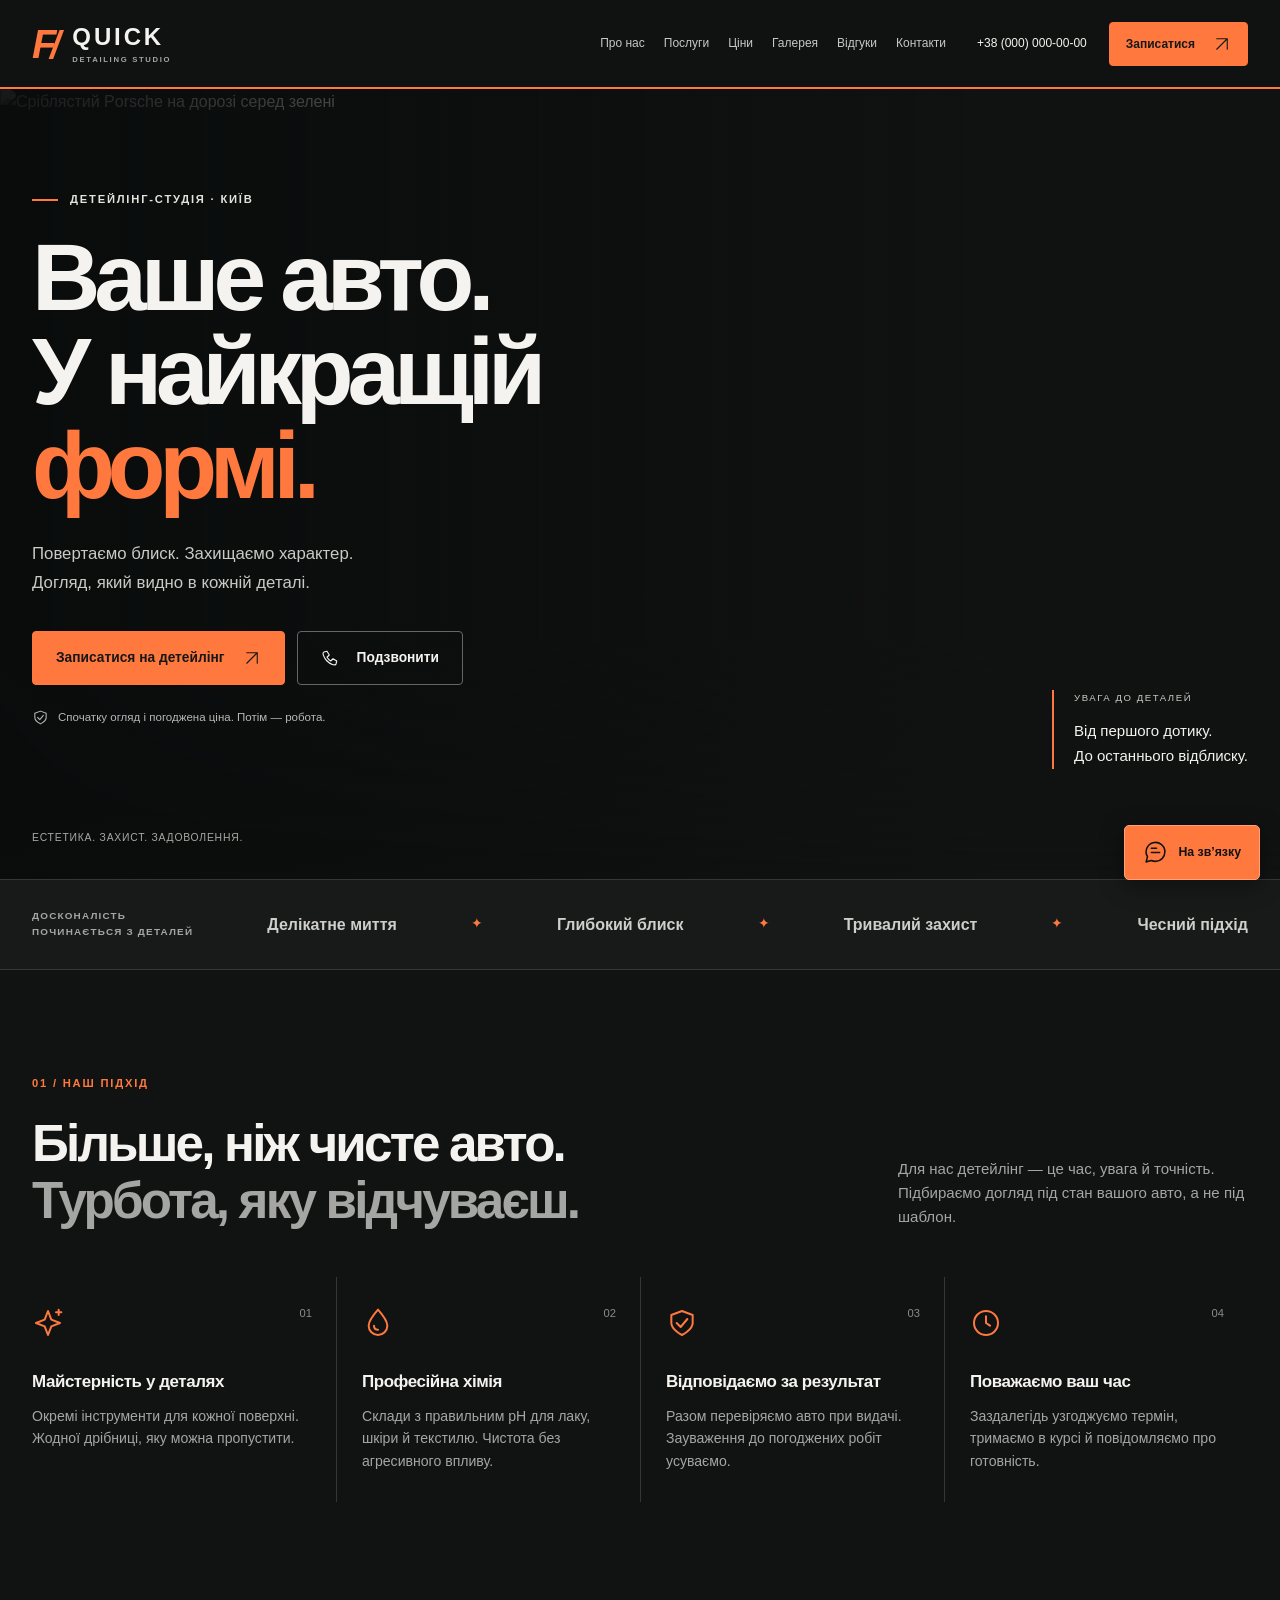
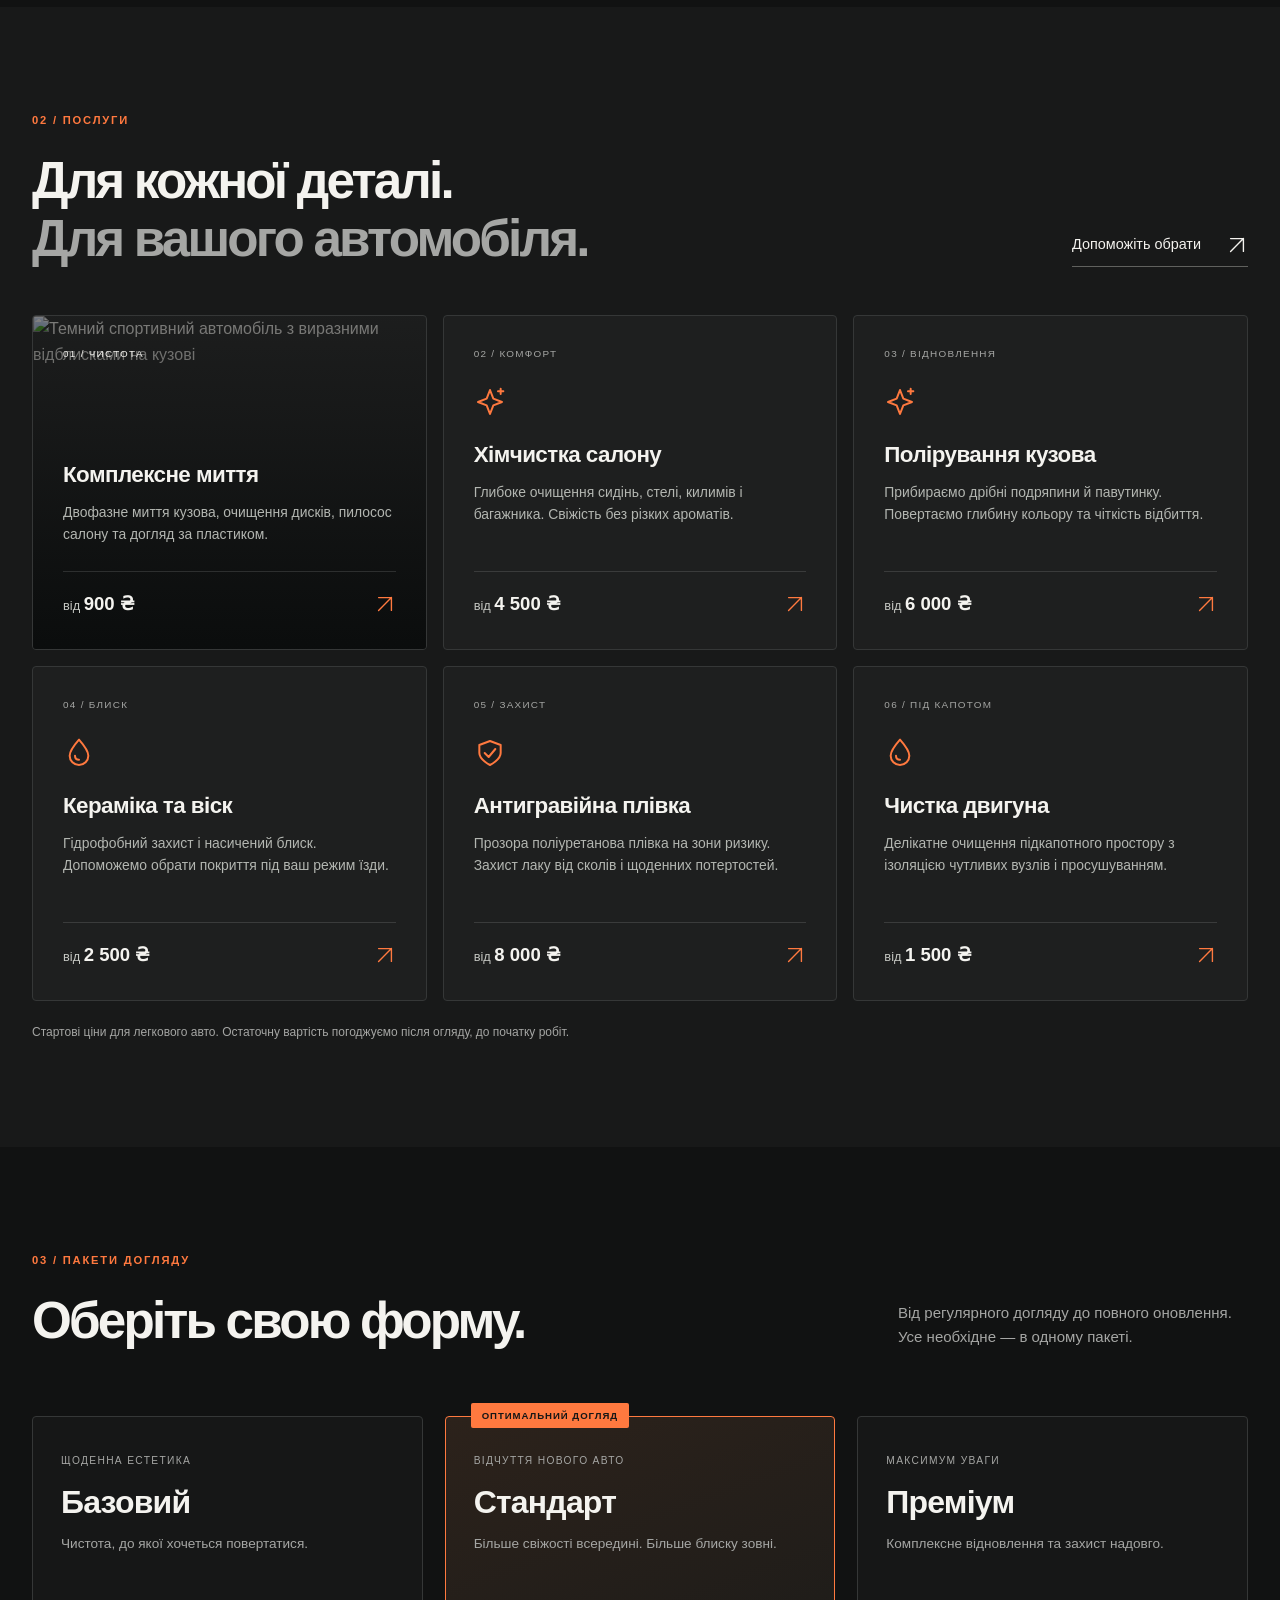
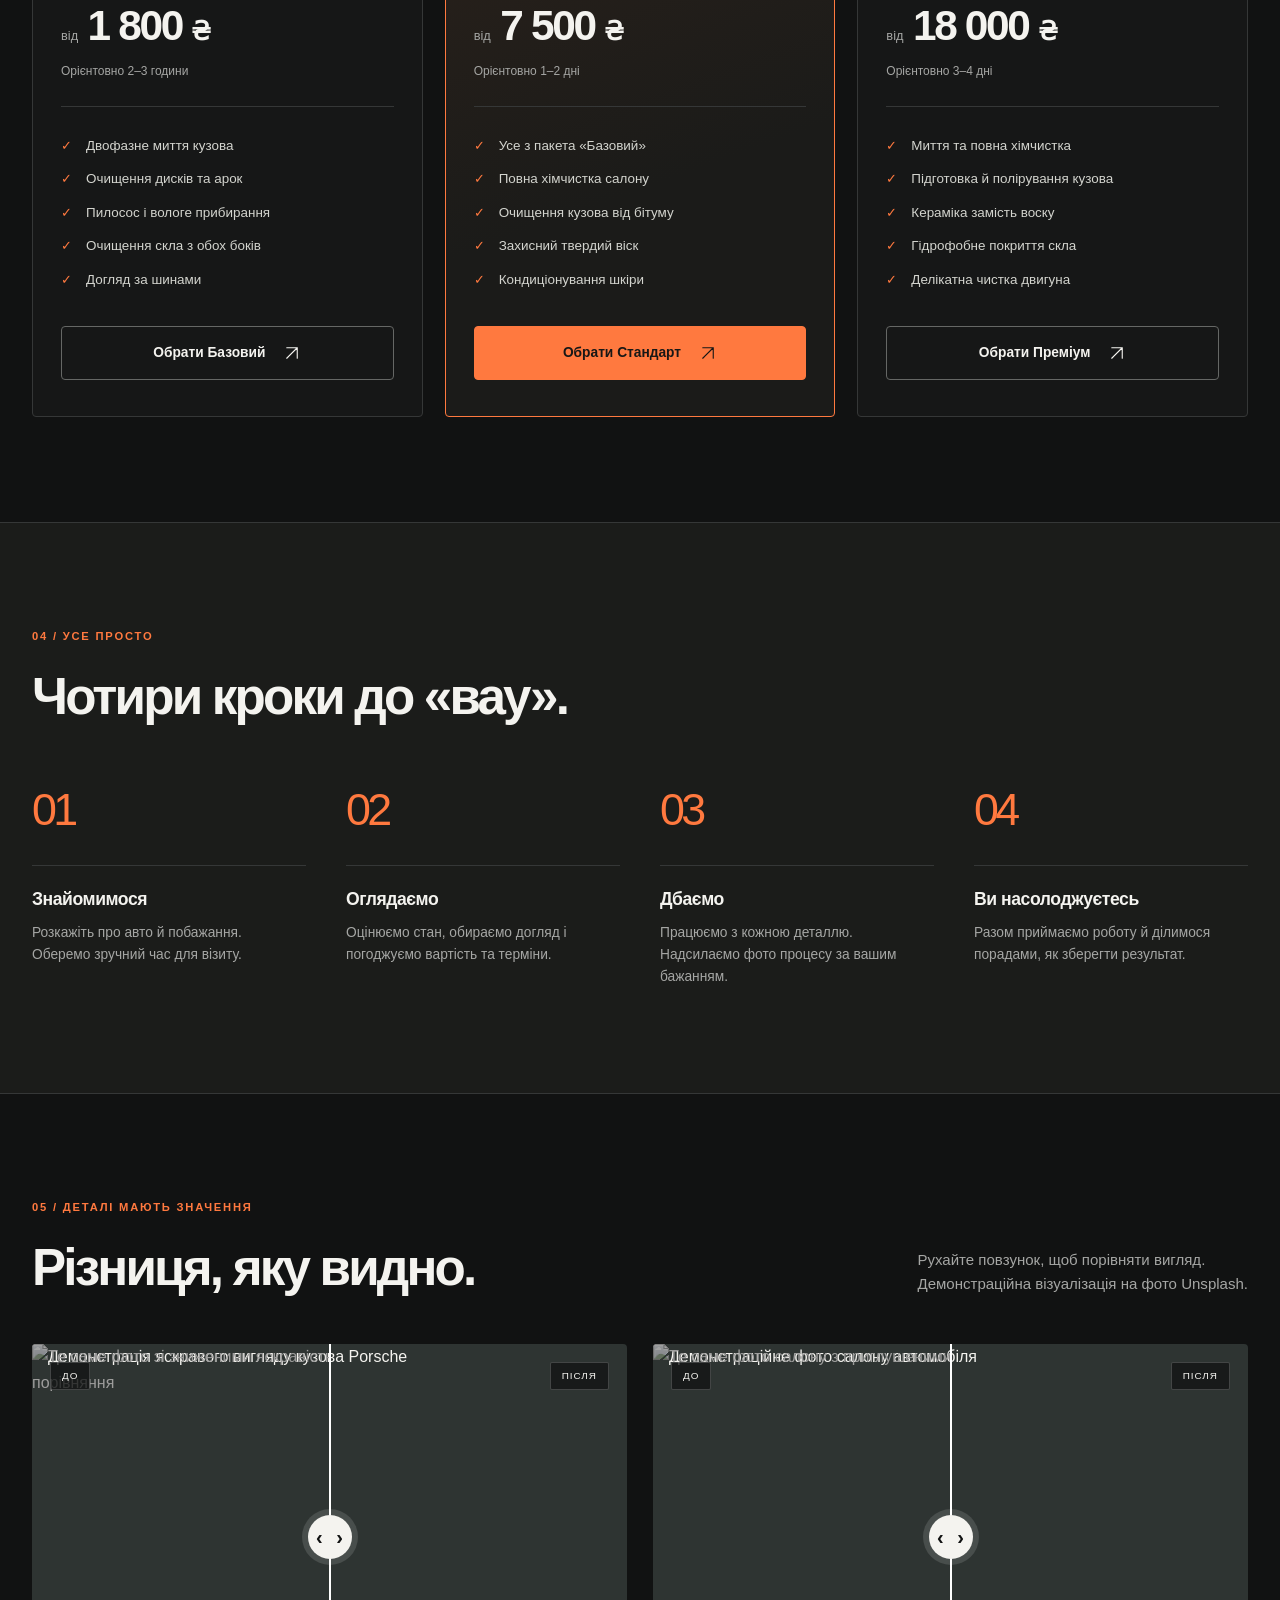
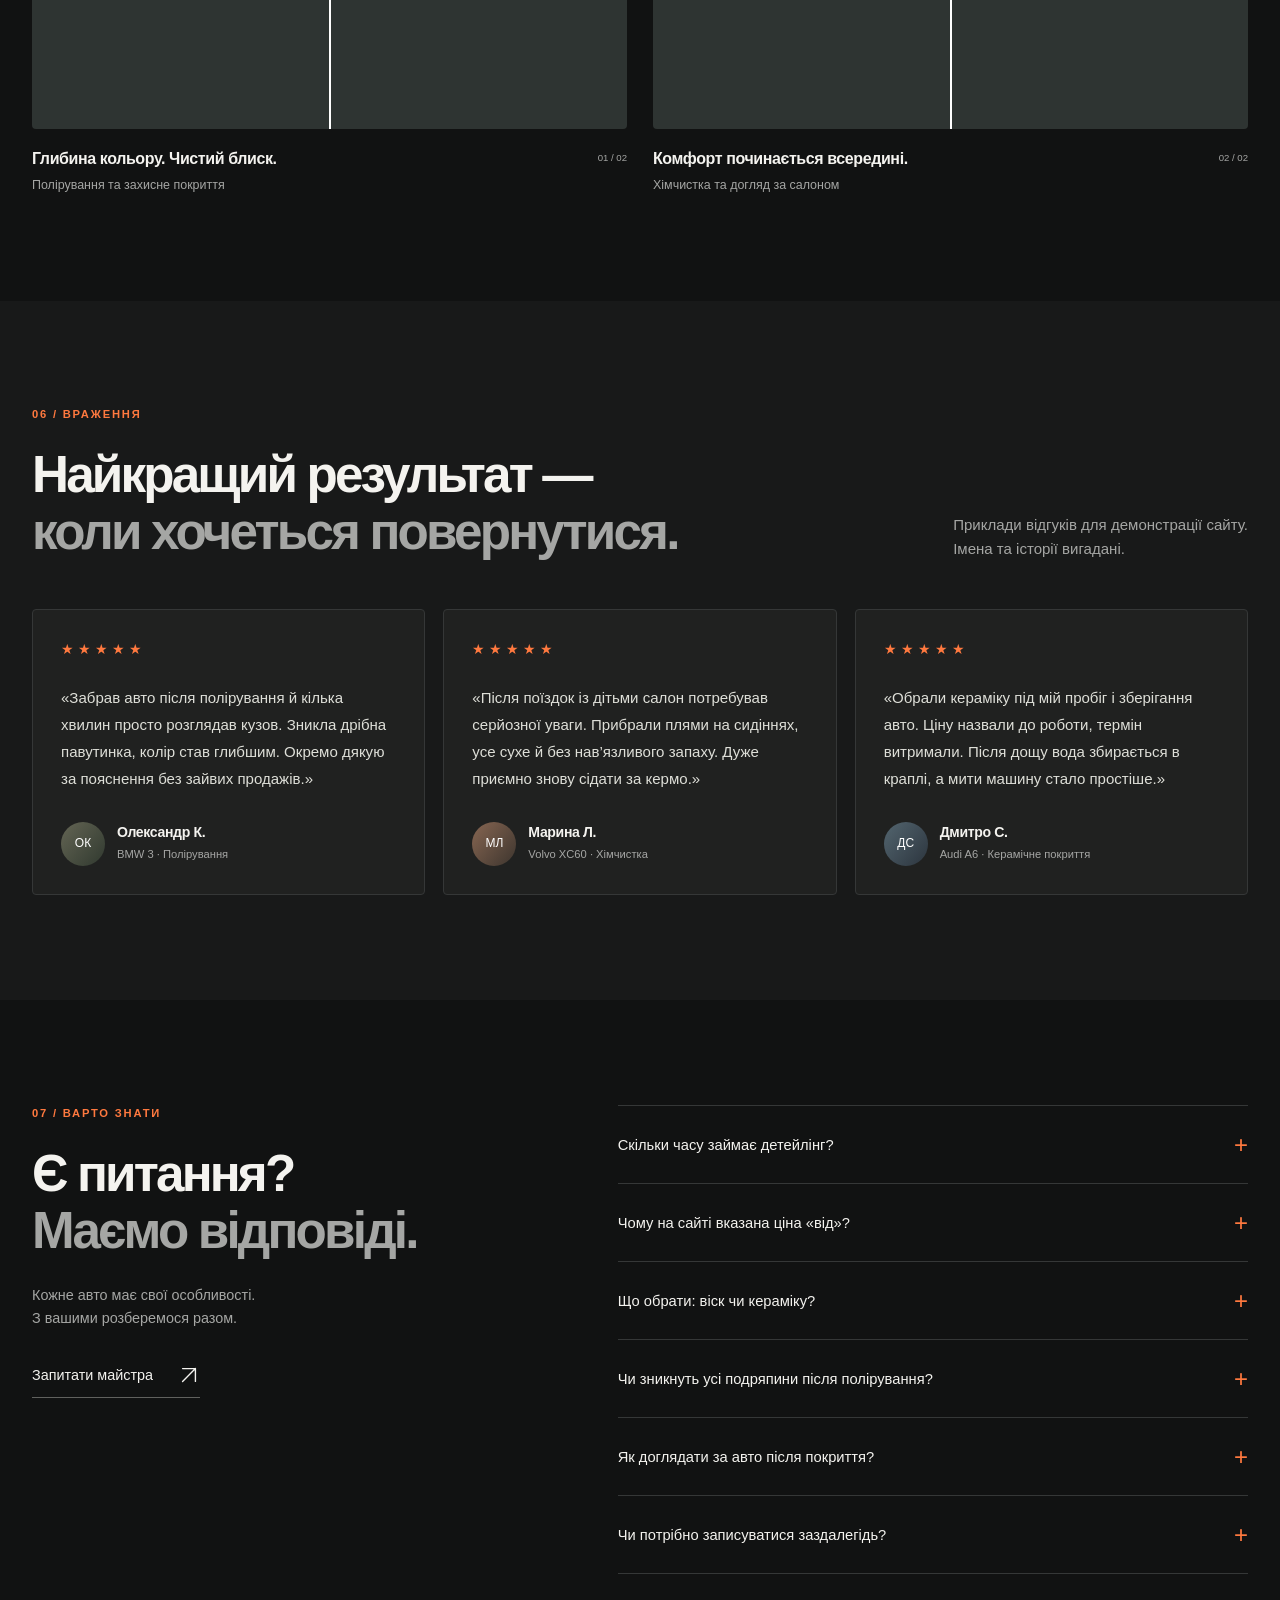
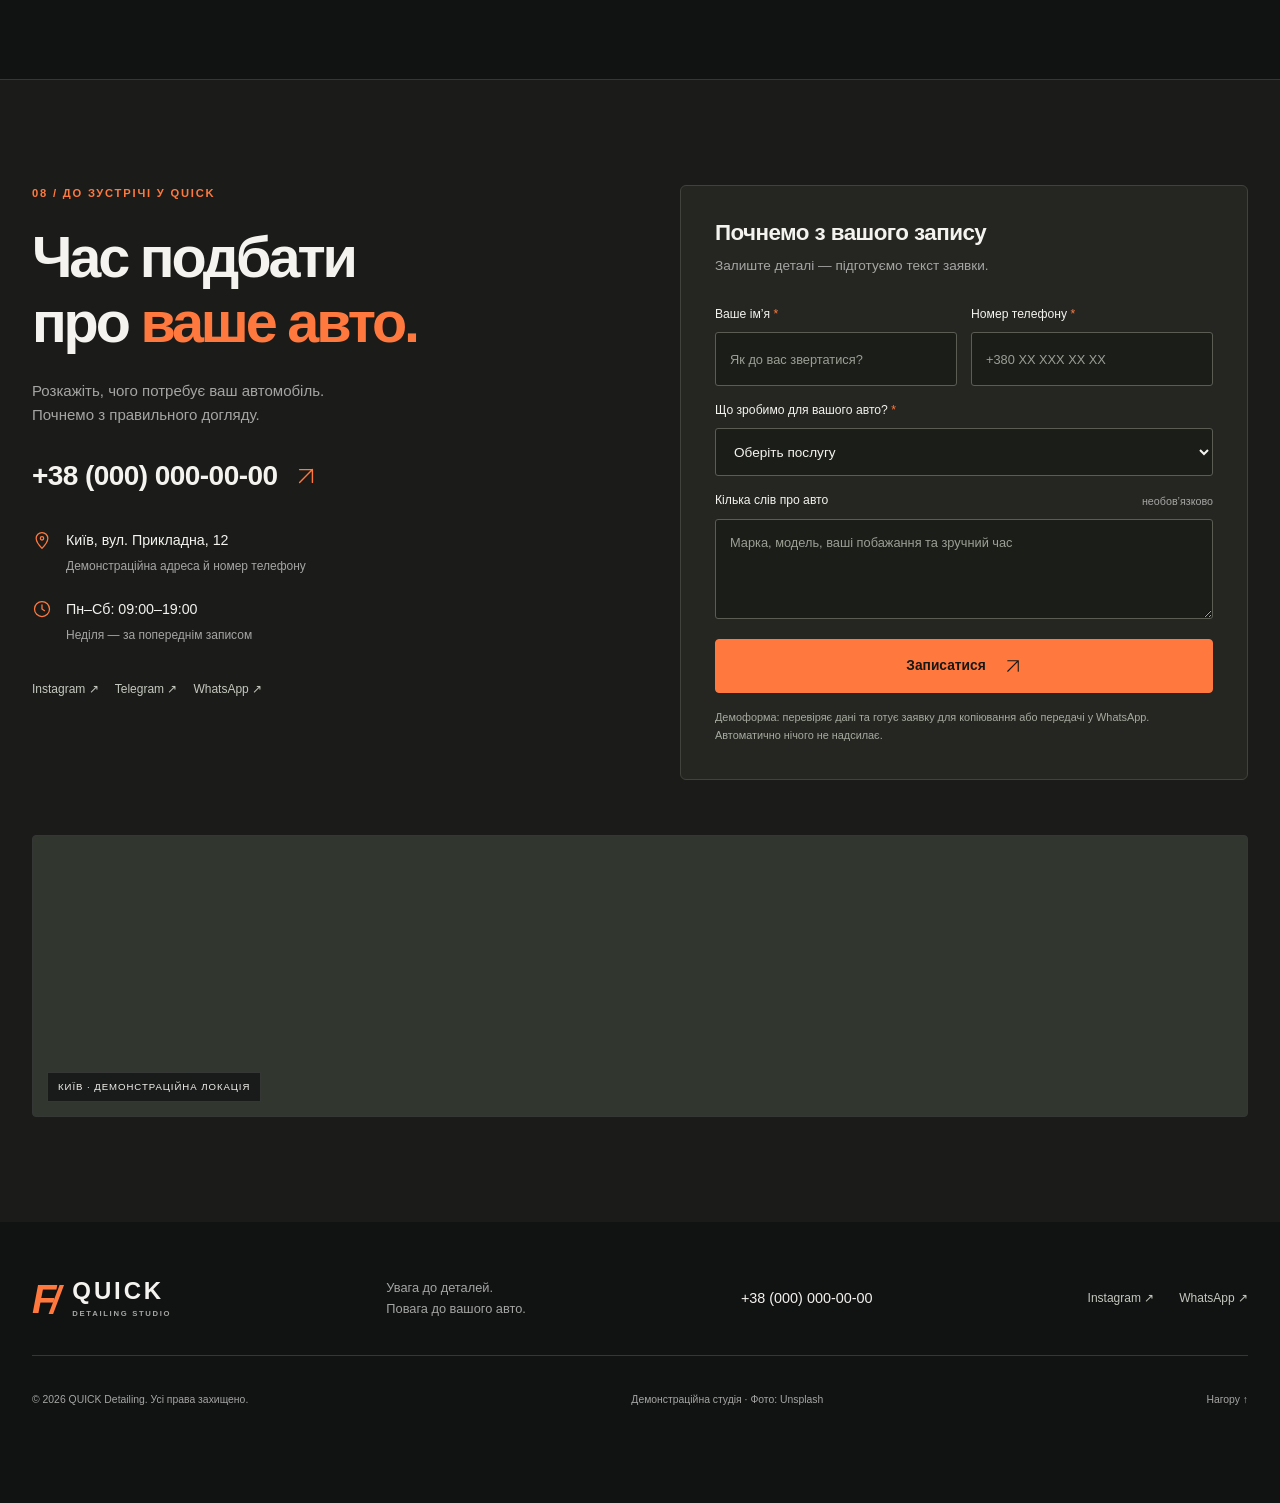
==== commit fccdffee: "Update index.html" ====
--- a/index.html
+++ b/index.html
@@ -4,13 +4,13 @@
   <meta charset="UTF-8">
   <meta name="viewport" content="width=device-width, initial-scale=1">
   <meta name="theme-color" content="#111212">
-  <title>FORMA Detailing — догляд, який змінює відчуття від авто</title>
-  <meta name="description" content="FORMA Detailing у Києві: комплексне миття, хімчистка, полірування, кераміка та захисна плівка. Оберіть догляд для свого авто й підготуйте заявку онлайн.">
+  <title>Quick Detailing — догляд, який змінює відчуття від авто</title>
+  <meta name="description" content="QUICK Detailing у Києві: комплексне миття, хімчистка, полірування, кераміка та захисна плівка. Оберіть догляд для свого авто й підготуйте заявку онлайн.">
   <meta property="og:type" content="website">
   <meta property="og:locale" content="uk_UA">
-  <meta property="og:title" content="FORMA Detailing — ваше авто у найкращій формі">
+  <meta property="og:title" content="QUICK Detailing — ваше авто у найкращій формі">
   <meta property="og:description" content="Продуманий догляд. Бездоганний блиск. Детейлінг у Києві з увагою до кожної деталі.">
-  <meta property="og:image" content="https://images.unsplash.com/photo-1503376780353-7e6692767b70?auto=format&fit=crop&w=1200&q=85">
+  <meta property="og:image" content="https://images.unsplash.com/photo-1503376780353-7e6692767b70?auto=QUICKt&fit=crop&w=1200&q=85">
   <meta property="og:image:alt" content="Спортивний автомобіль Porsche">
   <link rel="icon" href="data:image/svg+xml,%3Csvg xmlns='http://www.w3.org/2000/svg' viewBox='0 0 64 64'%3E%3Crect width='64' height='64' rx='12' fill='%23111212'/%3E%3Cpath d='M18 48V16h31v8H27v6h18v8H27v10z' fill='%23ff743d'/%3E%3C/svg%3E">
   <link rel="preconnect" href="https://images.unsplash.com">
@@ -33,7 +33,7 @@
 
   <header class="header">
     <div class="container header-inner">
-      <a class="logo" href="#home" aria-label="FORMA Detailing — головна"><span class="logo-mark" aria-hidden="true">F<span>/</span></span><span>FORMA<small>DETAILING STUDIO</small></span></a>
+      <a class="logo" href="#home" aria-label="QUICK Detailing — головна"><span class="logo-mark" aria-hidden="true">F<span>/</span></span><span>QUICK<small>DETAILING STUDIO</small></span></a>
       <button class="menu-toggle" type="button" aria-expanded="false" aria-controls="navigation" aria-label="Відкрити меню"><span></span><span></span></button>
       <nav id="navigation" class="navigation" aria-label="Головна навігація">
         <a href="#about">Про нас</a><a href="#services">Послуги</a><a href="#prices">Ціни</a><a href="#gallery">Галерея</a><a href="#reviews">Відгуки</a><a href="#contacts">Контакти</a>
@@ -45,7 +45,7 @@
 
   <main id="main">
     <section class="hero" id="home" aria-labelledby="hero-title">
-      <img class="hero-image" src="https://images.unsplash.com/photo-1503376780353-7e6692767b70?auto=format&fit=crop&w=2200&q=85" alt="Сріблястий Porsche на дорозі серед зелені" width="2200" height="1467" fetchpriority="high">
+      <img class="hero-image" src="https://images.unsplash.com/photo-1503376780353-7e6692767b70?auto=QUICKt&fit=crop&w=2200&q=85" alt="Сріблястий Porsche на дорозі серед зелені" width="2200" height="1467" fetchpriority="high">
       <div class="hero-shade"></div>
       <div class="container hero-content">
         <p class="eyebrow"><span class="orange-line"></span> ДЕТЕЙЛІНГ-СТУДІЯ · КИЇВ</p>
@@ -55,7 +55,7 @@
         <p class="hero-note"><svg><use href="#i-shield"/></svg> Спочатку огляд і погоджена ціна. Потім — робота.</p>
       </div>
       <div class="hero-caption"><span>УВАГА ДО ДЕТАЛЕЙ</span><strong>Від першого дотику.<br>До останнього відблиску.</strong></div>
-      <div class="container hero-bottom"><span>ЕСТЕТИКА. ЗАХИСТ. ЗАДОВОЛЕННЯ.</span><a href="#about">Відкрийте FORMA <span aria-hidden="true">↓</span></a></div>
+      <div class="container hero-bottom"><span>ЕСТЕТИКА. ЗАХИСТ. ЗАДОВОЛЕННЯ.</span><a href="#about">Відкрийте QUICK <span aria-hidden="true">↓</span></a></div>
     </section>
 
     <div class="trust-strip"><div class="container trust-inner"><span>ДОСКОНАЛІСТЬ<br>ПОЧИНАЄТЬСЯ З ДЕТАЛЕЙ</span><p>Делікатне миття</p><i aria-hidden="true">✦</i><p>Глибокий блиск</p><i aria-hidden="true">✦</i><p>Тривалий захист</p><i aria-hidden="true">✦</i><p>Чесний підхід</p></div></div>
@@ -73,7 +73,7 @@
     <section class="section section-surface" id="services" aria-labelledby="services-title"><div class="container">
       <div class="section-heading reveal"><div><p class="eyebrow">02 / ПОСЛУГИ</p><h2 id="services-title">Для кожної деталі.<br><span class="muted">Для вашого автомобіля.</span></h2></div><a class="text-link" href="#contacts">Допоможіть обрати <svg><use href="#i-arrow"/></svg></a></div>
       <div class="services-grid">
-        <article class="service-card service-featured reveal"><img src="https://images.unsplash.com/photo-1492144534655-ae79c964c9d7?auto=format&fit=crop&w=1000&q=80" alt="Темний спортивний автомобіль з виразними відблисками на кузові" width="1000" height="700" loading="lazy"><div class="service-content"><span class="service-index">01 / ЧИСТОТА</span><h3>Комплексне миття</h3><p>Двофазне миття кузова, очищення дисків, пилосос салону та догляд за пластиком.</p><a href="#contacts" data-service="Комплексне миття"><span>від <strong>900 ₴</strong></span><svg><use href="#i-arrow"/></svg><span class="sr-only"> — записатися на комплексне миття</span></a></div></article>
+        <article class="service-card service-featured reveal"><img src="https://images.unsplash.com/photo-1492144534655-ae79c964c9d7?auto=QUICKt&fit=crop&w=1000&q=80" alt="Темний спортивний автомобіль з виразними відблисками на кузові" width="1000" height="700" loading="lazy"><div class="service-content"><span class="service-index">01 / ЧИСТОТА</span><h3>Комплексне миття</h3><p>Двофазне миття кузова, очищення дисків, пилосос салону та догляд за пластиком.</p><a href="#contacts" data-service="Комплексне миття"><span>від <strong>900 ₴</strong></span><svg><use href="#i-arrow"/></svg><span class="sr-only"> — записатися на комплексне миття</span></a></div></article>
         <article class="service-card reveal"><span class="service-index">02 / КОМФОРТ</span><svg class="service-icon"><use href="#i-spark"/></svg><h3>Хімчистка салону</h3><p>Глибоке очищення сидінь, стелі, килимів і багажника. Свіжість без різких ароматів.</p><a href="#contacts" data-service="Хімчистка салону"><span>від <strong>4 500 ₴</strong></span><svg><use href="#i-arrow"/></svg><span class="sr-only"> — записатися на хімчистку</span></a></article>
         <article class="service-card reveal"><span class="service-index">03 / ВІДНОВЛЕННЯ</span><svg class="service-icon"><use href="#i-spark"/></svg><h3>Полірування кузова</h3><p>Прибираємо дрібні подряпини й павутинку. Повертаємо глибину кольору та чіткість відбиття.</p><a href="#contacts" data-service="Полірування кузова"><span>від <strong>6 000 ₴</strong></span><svg><use href="#i-arrow"/></svg><span class="sr-only"> — записатися на полірування</span></a></article>
         <article class="service-card reveal"><span class="service-index">04 / БЛИСК</span><svg class="service-icon"><use href="#i-drop"/></svg><h3>Кераміка та віск</h3><p>Гідрофобний захист і насичений блиск. Допоможемо обрати покриття під ваш режим їзди.</p><a href="#contacts" data-service="Кераміка та віск"><span>від <strong>2 500 ₴</strong></span><svg><use href="#i-arrow"/></svg><span class="sr-only"> — записатися на захисне покриття</span></a></article>
@@ -96,8 +96,8 @@
     <section class="section container" id="gallery" aria-labelledby="gallery-title">
       <div class="section-heading reveal"><div><p class="eyebrow">05 / ДЕТАЛІ МАЮТЬ ЗНАЧЕННЯ</p><h2 id="gallery-title">Різниця, яку видно.</h2></div><p class="heading-description">Рухайте повзунок, щоб порівняти вигляд.<br>Демонстраційна візуалізація на фото Unsplash.</p></div>
       <div class="gallery-grid">
-        <figure class="gallery-card reveal"><div class="comparison" style="--position:50%"><img src="https://images.unsplash.com/photo-1503376780353-7e6692767b70?auto=format&fit=crop&w=1000&q=80" alt="Демонстрація яскравого вигляду кузова Porsche" width="1000" height="680" loading="lazy"><div class="before-layer"><img src="https://images.unsplash.com/photo-1503376780353-7e6692767b70?auto=format&fit=crop&w=1000&q=80" alt="Те саме фото зі зниженими яскравістю й насиченістю для ілюстрації порівняння" width="1000" height="680" loading="lazy"></div><span class="compare-label before-label">ДО</span><span class="compare-label after-label">ПІСЛЯ</span><span class="compare-handle" aria-hidden="true"><b>‹ ›</b></span><input type="range" min="0" max="100" value="50" aria-label="Порівняти демонстрацію до та після полірування"></div><figcaption><div><h3>Глибина кольору. Чистий блиск.</h3><p>Полірування та захисне покриття</p></div><span>01 / 02</span></figcaption></figure>
-        <figure class="gallery-card reveal"><div class="comparison" style="--position:50%"><img src="https://images.unsplash.com/photo-1507136566006-cfc505b114fc?auto=format&fit=crop&w=1000&q=80" alt="Демонстраційне фото салону автомобіля" width="1000" height="680" loading="lazy"><div class="before-layer"><img src="https://images.unsplash.com/photo-1507136566006-cfc505b114fc?auto=format&fit=crop&w=1000&q=80" alt="Те саме фото салону з приглушеними кольорами для демонстрації" width="1000" height="680" loading="lazy"></div><span class="compare-label before-label">ДО</span><span class="compare-label after-label">ПІСЛЯ</span><span class="compare-handle" aria-hidden="true"><b>‹ ›</b></span><input type="range" min="0" max="100" value="50" aria-label="Порівняти демонстрацію до та після догляду за салоном"></div><figcaption><div><h3>Комфорт починається всередині.</h3><p>Хімчистка та догляд за салоном</p></div><span>02 / 02</span></figcaption></figure>
+        <figure class="gallery-card reveal"><div class="comparison" style="--position:50%"><img src="https://images.unsplash.com/photo-1503376780353-7e6692767b70?auto=QUICKt&fit=crop&w=1000&q=80" alt="Демонстрація яскравого вигляду кузова Porsche" width="1000" height="680" loading="lazy"><div class="before-layer"><img src="https://images.unsplash.com/photo-1503376780353-7e6692767b70?auto=QUICKt&fit=crop&w=1000&q=80" alt="Те саме фото зі зниженими яскравістю й насиченістю для ілюстрації порівняння" width="1000" height="680" loading="lazy"></div><span class="compare-label before-label">ДО</span><span class="compare-label after-label">ПІСЛЯ</span><span class="compare-handle" aria-hidden="true"><b>‹ ›</b></span><input type="range" min="0" max="100" value="50" aria-label="Порівняти демонстрацію до та після полірування"></div><figcaption><div><h3>Глибина кольору. Чистий блиск.</h3><p>Полірування та захисне покриття</p></div><span>01 / 02</span></figcaption></figure>
+        <figure class="gallery-card reveal"><div class="comparison" style="--position:50%"><img src="https://images.unsplash.com/photo-1507136566006-cfc505b114fc?auto=QUICKt&fit=crop&w=1000&q=80" alt="Демонстраційне фото салону автомобіля" width="1000" height="680" loading="lazy"><div class="before-layer"><img src="https://images.unsplash.com/photo-1507136566006-cfc505b114fc?auto=QUICKt&fit=crop&w=1000&q=80" alt="Те саме фото салону з приглушеними кольорами для демонстрації" width="1000" height="680" loading="lazy"></div><span class="compare-label before-label">ДО</span><span class="compare-label after-label">ПІСЛЯ</span><span class="compare-handle" aria-hidden="true"><b>‹ ›</b></span><input type="range" min="0" max="100" value="50" aria-label="Порівняти демонстрацію до та після догляду за салоном"></div><figcaption><div><h3>Комфорт починається всередині.</h3><p>Хімчистка та догляд за салоном</p></div><span>02 / 02</span></figcaption></figure>
       </div>
     </section>
 
@@ -116,13 +116,13 @@
       <details><summary>Чи потрібно записуватися заздалегідь?<span aria-hidden="true">+</span></summary><p>Так. Запис дозволяє виділити достатньо часу на ваш автомобіль. Залиште побажання у формі або зателефонуйте, щоб узгодити послугу та вільний час.</p></details>
     </div></section>
 
-    <section class="section contact-section" id="contacts" aria-labelledby="contacts-title"><div class="container contact-grid"><div class="contact-info reveal"><p class="eyebrow">08 / ДО ЗУСТРІЧІ У FORMA</p><h2 id="contacts-title">Час подбати<br>про <span>ваше авто.</span></h2><p class="contact-lead">Розкажіть, чого потребує ваш автомобіль.<br>Почнемо з правильного догляду.</p><a class="contact-phone" href="tel:+380000000000">+38 (000) 000-00-00 <svg><use href="#i-arrow"/></svg></a><div class="contact-detail"><svg><use href="#i-pin"/></svg><div><strong>Київ, вул. Прикладна, 12</strong><p>Демонстраційна адреса й номер телефону</p></div></div><div class="contact-detail"><svg><use href="#i-clock"/></svg><div><strong>Пн–Сб: 09:00–19:00</strong><p>Неділя — за попереднім записом</p></div></div><div class="socials" aria-label="Соціальні мережі"><a href="https://www.instagram.com/" target="_blank" rel="noopener noreferrer" aria-label="Відкрити Instagram — демопосилання">Instagram ↗</a><a href="https://t.me/share/url?url=&amp;text=%D0%92%D1%96%D1%82%D0%B0%D1%8E!%20%D0%A5%D0%BE%D1%87%D1%83%20%D0%B7%D0%B0%D0%BF%D0%B8%D1%81%D0%B0%D1%82%D0%B8%D1%81%D1%8F%20%D0%BD%D0%B0%20%D0%B4%D0%B5%D1%82%D0%B5%D0%B9%D0%BB%D1%96%D0%BD%D0%B3." target="_blank" rel="noopener noreferrer">Telegram ↗</a><a href="https://wa.me/?text=%D0%92%D1%96%D1%82%D0%B0%D1%8E!%20%D0%A5%D0%BE%D1%87%D1%83%20%D0%B7%D0%B0%D0%BF%D0%B8%D1%81%D0%B0%D1%82%D0%B8%D1%81%D1%8F%20%D0%BD%D0%B0%20%D0%B4%D0%B5%D1%82%D0%B5%D0%B9%D0%BB%D1%96%D0%BD%D0%B3." target="_blank" rel="noopener noreferrer">WhatsApp ↗</a></div></div>
+    <section class="section contact-section" id="contacts" aria-labelledby="contacts-title"><div class="container contact-grid"><div class="contact-info reveal"><p class="eyebrow">08 / ДО ЗУСТРІЧІ У QUICK</p><h2 id="contacts-title">Час подбати<br>про <span>ваше авто.</span></h2><p class="contact-lead">Розкажіть, чого потребує ваш автомобіль.<br>Почнемо з правильного догляду.</p><a class="contact-phone" href="tel:+380000000000">+38 (000) 000-00-00 <svg><use href="#i-arrow"/></svg></a><div class="contact-detail"><svg><use href="#i-pin"/></svg><div><strong>Київ, вул. Прикладна, 12</strong><p>Демонстраційна адреса й номер телефону</p></div></div><div class="contact-detail"><svg><use href="#i-clock"/></svg><div><strong>Пн–Сб: 09:00–19:00</strong><p>Неділя — за попереднім записом</p></div></div><div class="socials" aria-label="Соціальні мережі"><a href="https://www.instagram.com/" target="_blank" rel="noopener noreferrer" aria-label="Відкрити Instagram — демопосилання">Instagram ↗</a><a href="https://t.me/share/url?url=&amp;text=%D0%92%D1%96%D1%82%D0%B0%D1%8E!%20%D0%A5%D0%BE%D1%87%D1%83%20%D0%B7%D0%B0%D0%BF%D0%B8%D1%81%D0%B0%D1%82%D0%B8%D1%81%D1%8F%20%D0%BD%D0%B0%20%D0%B4%D0%B5%D1%82%D0%B5%D0%B9%D0%BB%D1%96%D0%BD%D0%B3." target="_blank" rel="noopener noreferrer">Telegram ↗</a><a href="https://wa.me/?text=%D0%92%D1%96%D1%82%D0%B0%D1%8E!%20%D0%A5%D0%BE%D1%87%D1%83%20%D0%B7%D0%B0%D0%BF%D0%B8%D1%81%D0%B0%D1%82%D0%B8%D1%81%D1%8F%20%D0%BD%D0%B0%20%D0%B4%D0%B5%D1%82%D0%B5%D0%B9%D0%BB%D1%96%D0%BD%D0%B3." target="_blank" rel="noopener noreferrer">WhatsApp ↗</a></div></div>
       <form class="booking-form reveal" id="booking-form" novalidate><h3>Почнемо з вашого запису</h3><p>Залиште деталі — підготуємо текст заявки.</p><div id="form-errors" class="error-summary" tabindex="-1" hidden></div><div class="form-row"><div class="field"><label for="name">Ваше ім’я <span>*</span></label><input id="name" name="name" autocomplete="given-name" placeholder="Як до вас звертатися?" required minlength="2" maxlength="80" aria-describedby="name-error"><span class="field-error" id="name-error"></span></div><div class="field"><label for="phone">Номер телефону <span>*</span></label><input type="tel" id="phone" name="phone" autocomplete="tel" inputmode="tel" placeholder="+380 XX XXX XX XX" required maxlength="24" aria-describedby="phone-error"><span class="field-error" id="phone-error"></span></div></div><div class="field"><label for="service">Що зробимо для вашого авто? <span>*</span></label><select id="service" name="service" required aria-describedby="service-error"><option value="">Оберіть послугу</option>Комплексне миття</option><option>Хімчистка салону</option><option>Полірування кузова</option><option>Кераміка та віск</option><option>Антигравійна плівка</option><option>Чистка двигуна</option><option>Пакет Базовий</option><option>Пакет Стандарт</option><option>Пакет Преміум</option><option>Потрібна консультація</option></select><span class="field-error" id="service-error"></span></div><div class="field"><label for="comment">Кілька слів про авто <span class="optional">необов’язково</span></label><textarea id="comment" name="comment" rows="3" maxlength="1500" placeholder="Марка, модель, ваші побажання та зручний час"></textarea></div><button class="button" type="submit">Записатися <svg><use href="#i-arrow"/></svg></button><p class="form-note">Демоформа: перевіряє дані та готує заявку для копіювання або передачі у WhatsApp. Автоматично нічого не надсилає.</p><noscript><p class="field-error">Для перевірки форми увімкніть JavaScript у браузері.</p></noscript></form>
       <div class="map-wrap"><iframe title="Демонстраційна мапа: центр Києва, не фактична адреса студії" src="https://maps.google.com/maps?q=Kyiv%20Ukraine&amp;t=&amp;z=12&amp;ie=UTF8&amp;iwloc=&amp;output=embed" width="1200" height="300" loading="lazy" referrerpolicy="no-referrer-when-downgrade" allowfullscreen></iframe><span class="map-caption">КИЇВ · ДЕМОНСТРАЦІЙНА ЛОКАЦІЯ</span></div>
     </div></section>
   </main>
 
-  <footer class="footer"><div class="container footer-main"><a class="logo" href="#home" aria-label="FORMA — повернутися нагору"><span class="logo-mark" aria-hidden="true">F<span>/</span></span><span>FORMA<small>DETAILING STUDIO</small></span></a><p>Увага до деталей.<br>Повага до вашого авто.</p><a href="tel:+380000000000">+38 (000) 000-00-00</a><div class="socials"><a href="https://www.instagram.com/" target="_blank" rel="noopener noreferrer">Instagram ↗</a><a href="https://wa.me/?text=FORMA%20Detailing" target="_blank" rel="noopener noreferrer">WhatsApp ↗</a></div></div><div class="container footer-bottom"><span>© <span id="year">2026</span> FORMA Detailing. Усі права захищено.</span><span>Демонстраційна студія · Фото: Unsplash</span><a href="#home">Нагору ↑</a></div></footer>
+  <footer class="footer"><div class="container footer-main"><a class="logo" href="#home" aria-label="QUICK — повернутися нагору"><span class="logo-mark" aria-hidden="true">F<span>/</span></span><span>QUICK<small>DETAILING STUDIO</small></span></a><p>Увага до деталей.<br>Повага до вашого авто.</p><a href="tel:+380000000000">+38 (000) 000-00-00</a><div class="socials"><a href="https://www.instagram.com/" target="_blank" rel="noopener noreferrer">Instagram ↗</a><a href="https://wa.me/?text=QUICK%20Detailing" target="_blank" rel="noopener noreferrer">WhatsApp ↗</a></div></div><div class="container footer-bottom"><span>© <span id="year">2026</span> QUICK Detailing. Усі права захищено.</span><span>Демонстраційна студія · Фото: Unsplash</span><a href="#home">Нагору ↑</a></div></footer>
   <a class="floating-contact" href="https://wa.me/?text=%D0%92%D1%96%D1%82%D0%B0%D1%8E!%20%D0%A6%D1%96%D0%BA%D0%B0%D0%B2%D0%B8%D1%82%D1%8C%20%D0%B4%D0%B5%D1%82%D0%B5%D0%B9%D0%BB%D1%96%D0%BD%D0%B3." target="_blank" rel="noopener noreferrer" aria-label="Відкрити WhatsApp та обрати контакт для повідомлення"><svg><use href="#i-chat"/></svg><span>На зв’язку</span></a>
 
   <dialog id="booking-dialog" aria-labelledby="dialog-title" aria-describedby="dialog-description"><button class="dialog-close" type="button" aria-label="Закрити вікно">×</button><svg class="dialog-icon"><use href="#i-check"/></svg><p class="eyebrow">НАСТУПНИЙ КРОК</p><h2 id="dialog-title">Ваша заявка готова.</h2><p id="dialog-description">Це чернетка, її ще не надіслано. Скопіюйте текст або відкрийте WhatsApp й оберіть контакт студії. Час запису потрібно погодити з майстром.</p><label class="sr-only" for="booking-draft">Текст заявки</label><textarea id="booking-draft" readonly rows="7"></textarea><div class="dialog-actions"><button class="button button-outline" id="copy-booking" type="button">Скопіювати</button><a class="button" id="share-booking" target="_blank" rel="noopener noreferrer">У WhatsApp <svg><use href="#i-arrow"/></svg></a></div><p id="copy-status" role="status" aria-live="polite"></p></dialog>
--- a/style.css
+++ b/style.css
@@ -1,12 +1,147 @@
-:root{color-scheme:dark;--bg:#111212;--surface:#181919;--card:#1e1f1f;--text:#f4f3ef;--muted:#a5a6a4;--line:#353737;--accent:#ff793f;--accent-hover:#ff955f;--error:#ffafa0;--radius:4px;--container:1280px}
-*{box-sizing:border-box}html{scroll-behavior:smooth;scroll-padding-top:100px}body{margin:0;background:var(--bg);color:var(--text);font-family:Arial,Helvetica,sans-serif;font-size:16px;line-height:1.6}body.menu-open{overflow:hidden}a{color:inherit;text-decoration:none}button,input,select,textarea{font:inherit}button,a,input,select,textarea,summary{-webkit-tap-highlight-color:transparent}button,summary,select{cursor:pointer}button{color:inherit}img{display:block;max-width:100%;object-fit:cover}svg{width:22px;height:22px;fill:none;stroke:currentColor;stroke-width:1.5;stroke-linecap:round;stroke-linejoin:round;flex-shrink:0}a,button{touch-action:manipulation}button,a{transition:background .2s,color .2s,border-color .2s,transform .2s}a:focus-visible,button:focus-visible,summary:focus-visible,input:focus-visible,select:focus-visible,textarea:focus-visible,[tabindex="-1"]:focus-visible{outline:2px solid var(--accent);outline-offset:5px}::selection{background:var(--accent);color:var(--bg)}h1,h2,h3,p,figure{margin:0}h1,h2,h3{line-height:1.12}h2{font-size:clamp(2rem,4vw,3.35rem);font-weight:600;letter-spacing:-.055em}h3{font-size:1.25rem;letter-spacing:-.025em}.container{width:min(var(--container),calc(100% - 40px));margin-inline:auto}.section{padding-block:76px}.section-surface{background:var(--surface)}.muted{color:var(--muted)}.eyebrow{font-size:.7rem;font-weight:700;letter-spacing:.16em;line-height:1.6;color:var(--accent);margin-bottom:22px}.section-heading{display:flex;flex-direction:column;gap:24px;margin-bottom:38px}.heading-description{max-width:350px;color:var(--muted);font-size:.94rem}.button{display:inline-flex;align-items:center;justify-content:center;gap:18px;min-height:54px;padding:15px 23px;border:1px solid var(--accent);border-radius:var(--radius);background:var(--accent);color:#171716;font-weight:700;font-size:.86rem;line-height:1.35;cursor:pointer}.button:hover{background:var(--accent-hover);border-color:var(--accent-hover)}.button:active{transform:translateY(1px)}.button svg{width:18px;height:18px}.button-outline{background:transparent;color:var(--text);border-color:#656765}.button-outline:hover{background:#ffffff0d;border-color:var(--text)}.button-small{min-height:44px;padding:11px 16px;font-size:.75rem}.text-link{display:inline-flex;align-items:center;gap:25px;min-height:44px;font-size:.9rem;border-bottom:1px solid #60615e;width:fit-content}.text-link:hover{color:var(--accent);border-color:var(--accent)}.sr-only,.icon-library{position:absolute;width:1px;height:1px;overflow:hidden;clip-path:inset(50%);white-space:nowrap}.skip-link{position:fixed;top:8px;left:12px;transform:translateY(-150%);z-index:100;background:var(--accent);color:var(--bg);padding:12px 20px}.skip-link:focus{transform:none}
-.header{position:sticky;top:0;z-index:30;background:rgba(17,18,18,.97);border-bottom:1px solid #ffffff12}.header-inner{height:76px;display:flex;align-items:center;gap:24px}.logo{display:inline-flex;align-items:center;gap:11px;flex-shrink:0;min-height:44px;font-size:1.5rem;font-weight:800;letter-spacing:.12em;line-height:1}.logo small{display:block;font-size:.48rem;letter-spacing:.22em;margin-top:7px;color:var(--muted)}.logo-mark{font-size:2.5rem;letter-spacing:-.16em;font-style:italic;line-height:1;color:var(--accent);padding-right:7px}.logo-mark span{font-size:2.4rem}.menu-toggle{display:none;margin-left:auto;border:1px solid var(--line);background:none;width:44px;height:44px;padding:11px}.menu-toggle span{display:block;height:1px;background:var(--text);margin:6px 0;transition:transform .2s}.header-phone,.header-cta{display:none}.navigation{display:flex;gap:8px;flex-wrap:wrap;font-size:.8rem}.navigation a{padding:10px 8px;min-height:44px;display:flex;align-items:center;color:#c7c8c5}.navigation a:hover{color:var(--accent)}.js .menu-toggle{display:block}.js .navigation{display:none;position:fixed;inset:76px 0 0;padding:32px 24px;background:var(--bg);overflow:auto;align-content:start;gap:5px}.js .navigation.is-open{display:grid}.js .navigation a{font-size:1.5rem;padding:15px 8px;border-bottom:1px solid var(--line)}.menu-toggle[aria-expanded=true] span:first-child{transform:translateY(3.5px) rotate(45deg)}.menu-toggle[aria-expanded=true] span:last-child{transform:translateY(-3.5px) rotate(-45deg)}
-.hero{position:relative;isolation:isolate;min-height:710px;display:flex;flex-direction:column;justify-content:center;overflow:hidden}.hero-image,.hero-shade{position:absolute;inset:0;width:100%;height:100%;z-index:-2}.hero-image{object-position:63% center;filter:brightness(.75) saturate(.55)}.hero-shade{z-index:-1;background:linear-gradient(90deg,rgba(10,12,12,.92),rgba(10,12,12,.56) 65%,rgba(10,12,12,.24)),linear-gradient(0deg,#111212 0%,transparent 30%)}.hero-content{padding-block:65px 100px}.hero .eyebrow{display:flex;align-items:center;gap:12px;font-size:.65rem;color:#e3e2dc}.orange-line{height:2px;width:26px;background:var(--accent)}h1{font-size:clamp(3.6rem,7.4vw,6.9rem);font-weight:700;line-height:.99;letter-spacing:-.065em;max-width:800px}h1 span{color:var(--accent)}.hero-description{margin-top:28px;color:#c8cac5;font-size:1rem;line-height:1.7}.hero-actions{display:flex;flex-wrap:wrap;gap:12px;margin-top:30px}.hero-note{display:flex;align-items:center;gap:9px;font-size:.72rem;color:#b6b9b4;margin-top:23px;max-width:440px}.hero-note svg{width:17px;height:17px}.hero-caption{display:none}.hero-bottom{position:absolute;bottom:25px;left:0;right:0;display:flex;justify-content:space-between;align-items:center;gap:20px;color:#a5a8a3;font-size:.6rem;letter-spacing:.08em}.hero-bottom a{display:flex;align-items:center;gap:18px;min-height:44px;font-size:.72rem;letter-spacing:0}.hero-bottom a span{color:var(--accent);font-size:1.3rem}.trust-strip{border-block:1px solid var(--line);background:#181919}.trust-inner{display:flex;justify-content:space-between;align-items:center;flex-wrap:wrap;gap:20px;padding-block:24px}.trust-inner>span{font-size:.6rem;font-weight:700;color:var(--muted);letter-spacing:.12em;line-height:1.65}.trust-inner p{font-size:.82rem;font-weight:600;color:#cececa}.trust-inner i{font-style:normal;color:var(--accent);font-size:.85rem}.trust-inner i:last-of-type{display:none}
-.benefits{display:grid;gap:0}.benefit{position:relative;padding:26px 0;border-top:1px solid var(--line)}.feature-icon{width:32px;height:32px;color:var(--accent);margin-bottom:25px}.benefit h3{margin-bottom:14px;font-size:1.06rem}.benefit p{color:var(--muted);font-size:.88rem;max-width:270px}.card-number{position:absolute;top:28px;right:5px;font-size:.7rem;color:#898c87}.services-grid{display:grid;gap:16px}.service-card{display:flex;flex-direction:column;position:relative;padding:28px;min-height:305px;border:1px solid var(--line);border-radius:var(--radius);background:var(--card);overflow:hidden;transition:border-color .2s}.service-card:hover{border-color:#797a73}.service-index{font-size:.62rem;color:var(--muted);letter-spacing:.13em}.service-icon{margin:20px 0;width:32px;height:32px;color:var(--accent)}.service-card h3{margin-bottom:14px;font-size:1.4rem}.service-card p{font-size:.87rem;color:#b3b6b1;margin-bottom:26px;line-height:1.6}.service-card a{display:flex;align-items:center;justify-content:space-between;gap:12px;margin-top:auto;padding-top:17px;min-height:44px;border-top:1px solid #ffffff20;font-size:.8rem;color:#c6c8c3}.service-card a:hover{color:var(--accent)}.service-card a strong{font-size:1.16rem;color:var(--text);font-weight:600}.service-card a>svg{color:var(--accent)}.service-featured{padding:0;min-height:380px}.service-featured>img{position:absolute;inset:0;width:100%;height:100%;filter:brightness(.55)}.service-content{position:relative;display:flex;flex-direction:column;flex:1;padding:28px;background:linear-gradient(0deg,rgba(10,12,12,.96),rgba(10,12,12,.08));justify-content:flex-end}.service-content .service-index{margin-bottom:auto;padding-bottom:75px;color:var(--text)}.service-content a{margin-top:0}.section-note{margin-top:22px;color:var(--muted);font-size:.75rem}.pricing-grid{display:grid;gap:28px;padding-top:18px}.price-card{position:relative;padding:30px 26px;border:1px solid var(--line);border-radius:var(--radius);display:flex;flex-direction:column;background:#161717}.package-label{font-size:.64rem;letter-spacing:.13em;color:var(--muted)}.price-card h3{font-size:2rem;margin:16px 0 12px}.price-card>p{color:var(--muted);font-size:.85rem;min-height:42px}.price{font-size:2.65rem;font-weight:600;letter-spacing:-.055em;margin-top:26px;line-height:1.2}.price small{font-size:.8rem;color:var(--muted);font-weight:400;letter-spacing:0}.price>span{font-size:1.6rem}.duration{font-size:.75rem;color:var(--muted);margin-top:10px}.check-list{list-style:none;padding:22px 0 0;margin:25px 0 30px;border-top:1px solid var(--line);flex:1}.check-list li{font-size:.84rem;padding:6px 0 6px 25px;position:relative;color:#d3d4ce}.check-list li:before{content:'✓';position:absolute;left:0;color:var(--accent)}.price-card .button{width:100%}.recommended{border-color:var(--accent);background:linear-gradient(160deg,#2c221b,#1b1b19 60%)}.popular{position:absolute;top:-14px;left:25px;background:var(--accent);color:#151616;font-size:.6rem;letter-spacing:.1em;font-weight:700;padding:5px 11px;border-radius:2px}.process-section{background:#1b1c1a;border-block:1px solid var(--line)}.process-grid{display:grid;gap:30px;list-style:none;padding:0;margin:0}.process-grid li>span{font-size:2.8rem;font-weight:500;color:var(--accent);letter-spacing:-.08em;display:block;border-bottom:1px solid var(--line);padding-bottom:20px;margin-bottom:24px}.process-grid h3{font-size:1.1rem;margin-bottom:12px}.process-grid p{font-size:.86rem;color:var(--muted);max-width:260px}
-.gallery-grid{display:grid;gap:32px}.comparison{position:relative;height:300px;overflow:hidden;border-radius:var(--radius);background:#2e3432}.comparison>img,.before-layer,.before-layer img{position:absolute;inset:0;width:100%;height:100%}.before-layer{clip-path:inset(0 calc(100% - var(--position)) 0 0)}.before-layer img{filter:saturate(.25) brightness(.68) contrast(.78)}.compare-label{position:absolute;top:18px;padding:5px 11px;background:#111212bd;border:1px solid #ffffff30;border-radius:2px;color:var(--text);font-size:.62rem;letter-spacing:.1em}.before-label{left:18px}.after-label{right:18px}.compare-handle{position:absolute;left:var(--position);top:0;bottom:0;width:2px;transform:translateX(-50%);background:#fff;pointer-events:none}.compare-handle b{position:absolute;top:50%;left:50%;transform:translate(-50%,-50%);display:flex;align-items:center;justify-content:center;width:44px;height:44px;border-radius:50%;background:var(--text);color:var(--bg);font-size:1.25rem;letter-spacing:4px;padding-left:4px;box-shadow:0 0 0 6px #ffffff20}.comparison input{position:absolute;inset:0;width:100%;height:100%;margin:0;opacity:0;cursor:ew-resize;touch-action:pan-y}.comparison:focus-within{outline:2px solid var(--accent);outline-offset:5px}.gallery-card figcaption{display:flex;justify-content:space-between;gap:16px;margin-top:21px}.gallery-card h3{font-size:1rem}.gallery-card p{color:var(--muted);font-size:.78rem;margin-top:8px}.gallery-card figcaption>span{color:var(--muted);font-size:.6rem;white-space:nowrap}.reviews-grid{display:grid;gap:18px}.review-card{padding:28px;background:#202120;border:1px solid var(--line);border-radius:var(--radius);display:flex;flex-direction:column}.stars{color:var(--accent);letter-spacing:4px;font-size:.9rem}.review-card blockquote{margin:23px 0 30px;font-size:.94rem;line-height:1.8;color:#dedfd8;flex:1}.review-author{display:flex;gap:12px;align-items:center}.avatar{width:44px;height:44px;display:grid;place-items:center;border-radius:50%;background:linear-gradient(130deg,#646554,#30392f);font-size:.75rem;color:#fff}.avatar-light{background:linear-gradient(130deg,#876652,#3d352e)}.avatar-dark{background:linear-gradient(130deg,#53656f,#2c353e)}.review-author h3{font-size:.88rem}.review-author p{font-size:.7rem;color:var(--muted);margin-top:5px}.faq-layout{display:grid;gap:40px}.faq-intro{font-size:.9rem;color:var(--muted);margin:24px 0}.faq-list details{border-bottom:1px solid var(--line)}.faq-list details:first-child{border-top:1px solid var(--line)}.faq-list summary{display:flex;gap:20px;align-items:center;justify-content:space-between;list-style:none;min-height:77px;padding:20px 0;font-size:.92rem;font-weight:500;line-height:1.5}.faq-list summary::-webkit-details-marker{display:none}.faq-list summary>span{font-size:1.5rem;color:var(--accent);font-weight:400}.faq-list details[open] summary>span{transform:rotate(45deg)}.faq-list details>p{font-size:.87rem;color:var(--muted);padding:0 28px 22px 0}
-.contact-section{background:#1b1c1a;border-top:1px solid var(--line)}.contact-grid{display:grid;gap:40px}.contact-info h2{font-size:clamp(2.7rem,4.5vw,4.4rem)}.contact-info h2>span{color:var(--accent)}.contact-lead{font-size:.94rem;color:var(--muted);margin:25px 0}.contact-phone{display:flex;align-items:center;gap:18px;font-size:clamp(1.3rem,2.2vw,1.75rem);font-weight:600;min-height:48px;width:fit-content;margin-bottom:27px;letter-spacing:-.02em}.contact-phone svg{color:var(--accent)}.contact-detail{display:flex;gap:14px;margin-top:20px}.contact-detail>svg{color:var(--accent);width:20px;height:20px;margin-top:3px}.contact-detail strong{font-size:.89rem;font-weight:500}.contact-detail p{font-size:.75rem;color:var(--muted);margin-top:4px}.socials{display:flex;flex-wrap:wrap;gap:16px;margin-top:23px}.socials a{display:inline-flex;align-items:center;min-height:44px;font-size:.75rem;color:#c5c8be}.socials a:hover{color:var(--accent)}.booking-form{padding:28px 22px;background:#252622;border:1px solid #41423b;border-radius:6px}.booking-form h3{font-size:1.4rem}.booking-form>p:not(.form-note){font-size:.85rem;color:var(--muted);margin-top:10px;margin-bottom:28px}.form-row{display:grid;gap:0}.field{display:flex;flex-direction:column;margin-bottom:15px}.field label{font-size:.76rem;margin-bottom:8px}.field label>span{color:var(--accent)}.field label .optional{color:var(--muted);font-size:.67rem;float:right;padding-top:2px}input,select,textarea{width:100%;min-width:0;border:1px solid #5b5d53;background:#1b1d19;color:var(--text);border-radius:3px;padding:13px 14px;font-size:1rem;min-height:48px}input::placeholder,textarea::placeholder{color:#9b9f94;font-size:.8rem}select{font-size:.85rem}textarea{resize:vertical;line-height:1.5}input[aria-invalid=true],select[aria-invalid=true]{border-color:var(--error)}.field-error{font-size:.74rem;color:var(--error);margin-top:5px}.field-error:empty{display:none}.booking-form>.button{width:100%;margin-top:5px}.form-note{font-size:.68rem;color:#a7ab9e;line-height:1.65;margin-top:16px}.error-summary{padding:14px;background:#43251e;border:1px solid var(--error);margin-bottom:20px;font-size:.8rem}.error-summary a{display:block;text-decoration:underline;min-height:30px;padding-block:4px}.map-wrap{position:relative;overflow:hidden;border-radius:4px;min-height:260px;background:#31362f;border:1px solid var(--line)}.map-wrap iframe{display:block;width:100%;height:280px;border:0;filter:grayscale(1) invert(.9) contrast(.8)}.map-caption{position:absolute;bottom:14px;left:14px;padding:6px 10px;background:#181919e8;border:1px solid var(--line);font-size:.6rem;letter-spacing:.1em;pointer-events:none}.footer{padding:42px 0 100px}.footer-main{display:flex;align-items:flex-start;flex-direction:column;gap:22px;padding-bottom:34px}.footer-main>p{font-size:.8rem;color:var(--muted)}.footer-main>a:not(.logo){font-size:.9rem;min-height:44px;display:flex;align-items:center}.footer-main .socials{margin:0}.footer-bottom{border-top:1px solid var(--line);padding-top:23px;display:flex;flex-wrap:wrap;gap:16px 25px;font-size:.65rem;color:var(--muted)}.footer-bottom a{min-height:44px;display:flex;align-items:center}.floating-contact{position:fixed;bottom:max(20px,env(safe-area-inset-bottom));right:max(20px,env(safe-area-inset-right));z-index:20;display:flex;align-items:center;gap:10px;padding:15px;border-radius:50%;background:var(--accent);color:var(--bg);box-shadow:0 5px 24px #0006;border:1px solid #ffa078}.floating-contact:hover{background:var(--accent-hover);transform:translateY(-2px)}.floating-contact span{display:none;font-size:.77rem;font-weight:700}.floating-contact svg{width:25px;height:25px}dialog{width:min(540px,calc(100% - 32px));max-height:85dvh;padding:36px 25px;border:1px solid var(--line);border-radius:8px;background:var(--surface);color:var(--text);overflow:auto}dialog::backdrop{background:#000b;backdrop-filter:blur(5px)}.dialog-close{position:absolute;right:12px;top:12px;width:44px;height:44px;background:transparent;border:0;color:var(--muted);font-size:2rem}.dialog-icon{width:44px;height:44px;padding:8px;background:#ff793f20;color:var(--accent);border-radius:50%;margin-bottom:20px}dialog h2{font-size:2rem}dialog>p:not(.eyebrow){font-size:.85rem;color:var(--muted);margin:16px 0}dialog textarea{margin-top:8px;font-size:.85rem}.dialog-actions{display:flex;flex-wrap:wrap;gap:10px;margin-top:18px}.dialog-actions>*{flex:1;white-space:nowrap}.reveal{opacity:1}.reveal-pending{opacity:0;transform:translateY(20px);transition:opacity .6s ease,transform .6s ease}.reveal-pending.is-visible{opacity:1;transform:none}
-@media(min-width:600px){.container{width:min(var(--container),calc(100% - 64px))}.hero{min-height:780px}.hero-actions{flex-wrap:nowrap}.benefits,.services-grid,.process-grid{grid-template-columns:repeat(2,minmax(0,1fr))}.benefit{padding:30px 25px 30px 0}.benefit:nth-child(even){padding-left:28px;border-left:1px solid var(--line)}.card-number{right:24px}.trust-inner{gap:20px}.trust-inner i:last-of-type{display:block}.form-row{grid-template-columns:1fr 1fr;gap:14px}.booking-form{padding:34px}.comparison{height:360px}.header-cta{display:flex;margin-left:auto}.js .menu-toggle{margin-left:0;order:3}.gallery-grid{gap:26px}.floating-contact{border-radius:5px;padding:14px 18px}.floating-contact span{display:inline}.footer-main{flex-direction:row;flex-wrap:wrap;justify-content:space-between;align-items:center}.footer-bottom{align-items:center;justify-content:space-between}.footer{padding-bottom:80px}}
-@media(min-width:900px){.section{padding-block:105px}.section-heading{flex-direction:row;align-items:flex-end;justify-content:space-between;gap:50px;margin-bottom:48px}.hero{min-height:760px}.hero-content{padding-block:80px 115px}.hero-shade{background:linear-gradient(90deg,rgba(10,12,12,.93),rgba(10,12,12,.56) 40%,rgba(10,12,12,.02) 78%),linear-gradient(0deg,#111212,transparent 30%)}.hero-image{object-position:center 56%;filter:brightness(.8) saturate(.6)}.hero-caption{display:block;position:absolute;right:max(32px,calc((100% - var(--container))/2));bottom:110px;border-left:2px solid var(--accent);padding-left:20px}.hero-caption span{font-size:.6rem;letter-spacing:.16em;color:#c7cbc2;display:block;margin-bottom:12px}.hero-caption strong{font-size:.94rem;line-height:1.5;font-weight:500}.hero-bottom{bottom:19px}.hero-bottom>span{font-size:.65rem}.trust-inner{padding-block:28px}.trust-inner p{font-size:1rem}.benefits{grid-template-columns:repeat(4,minmax(0,1fr))}.benefit{padding:30px 25px!important;border-top:0;border-left:1px solid var(--line)}.benefit:first-child{border-left:0;padding-left:0!important}.services-grid{grid-template-columns:repeat(3,minmax(0,1fr))}.service-card{min-height:335px;padding:30px}.service-featured{padding:0}.service-content{padding:30px}.service-content .service-index{padding-bottom:30px}.service-icon{margin:24px 0}.pricing-grid{grid-template-columns:repeat(3,minmax(0,1fr));gap:22px}.price-card{padding:36px 28px}.process-grid{grid-template-columns:repeat(4,minmax(0,1fr));gap:40px}.gallery-grid{grid-template-columns:1fr 1fr}.comparison{height:340px}.reviews-grid{grid-template-columns:repeat(3,minmax(0,1fr))}.faq-layout{grid-template-columns:.9fr 1.1fr;gap:70px}.contact-grid{grid-template-columns:1fr 1fr;gap:55px 80px}.map-wrap{grid-column:1/-1}.header-inner{gap:20px}.footer-main{gap:30px}.footer-main .socials{gap:25px}}
-@media(min-width:1200px){.header-inner{height:88px;gap:22px}.js .menu-toggle{display:none}.js .navigation,.navigation{position:static;display:flex!important;flex-wrap:nowrap;align-content:normal;background:transparent;padding:0;overflow:visible;gap:1px;margin-left:auto}.js .navigation a,.navigation a{border:0;padding:12px 9px;font-size:.75rem}.header-phone{display:block;font-size:.75rem;white-space:nowrap}.header-cta{margin-left:0}.hero{min-height:790px}.hero-content{padding-top:65px}.hero .eyebrow{font-size:.7rem}.hero-description{font-size:1.05rem}.hero-actions{margin-top:34px}.comparison{height:385px}.trust-inner>span{font-size:.62rem}.footer{padding-top:55px}}
-@media(max-width:599px){.hero-actions .button{width:100%}.hero-actions .button-outline{width:auto}.hero-bottom>span{max-width:145px;line-height:1.7}.trust-inner{justify-content:flex-start;gap:14px 20px}.trust-inner>span{width:100%}.trust-inner i{display:none}.trust-inner p{width:calc(50% - 10px)}.hero-note{font-size:.67rem}.hero-caption{display:none}.price-card{padding:32px 26px}body:not(.js) .header{position:relative}body:not(.js) .header-inner{height:auto;flex-wrap:wrap;padding-block:15px}body:not(.js) .navigation{font-size:.7rem}.gallery-card figcaption{gap:8px}.gallery-card figcaption>span{display:none}}
-@media(prefers-reduced-motion:reduce){html{scroll-behavior:auto}*,*::before,*::after{transition:none!important;animation:none!important}.reveal-pending{opacity:1;transform:none}}
+:root{color-scheme:dark;--bg:#111212;--surface:#181919;--card:#1e1f1f;--text:#f4f3ef;--muted:#a5a6a4;--line:#353737;--accent:#ff793f;--accent-hover:#ff955f;--error:#ffafa0;--radius:4px;--container:1280px}
+*{box-sizing:border-box}html{scroll-behavior:smooth;scroll-padding-top:100px}body{margin:0;background:var(--bg);color:var(--text);font-family:Arial,Helvetica,sans-serif;font-size:16px;line-height:1.6}body.menu-open{overflow:hidden}a{color:inherit;text-decoration:none}button,input,select,textarea{font:inherit}button,a,input,select,textarea,summary{-webkit-tap-highlight-color:transparent}button,summary,select{cursor:pointer}button{color:inherit}img{display:block;max-width:100%;object-fit:cover}svg{width:22px;height:22px;fill:none;stroke:currentColor;stroke-width:1.5;stroke-linecap:round;stroke-linejoin:round;flex-shrink:0}a,button{touch-action:manipulation}button,a{transition:background .2s,color .2s,border-color .2s,transform .2s}a:focus-visible,button:focus-visible,summary:focus-visible,input:focus-visible,select:focus-visible,textarea:focus-visible,[tabindex="-1"]:focus-visible{outline:2px solid var(--accent);outline-offset:5px}::selection{background:var(--accent);color:var(--bg)}h1,h2,h3,p,figure{margin:0}h1,h2,h3{line-height:1.12}h2{font-size:clamp(2rem,4vw,3.35rem);font-weight:600;letter-spacing:-.055em}h3{font-size:1.25rem;letter-spacing:-.025em}.container{width:min(var(--container),calc(100% - 40px));margin-inline:auto}.section{padding-block:76px}.section-surface{background:var(--surface)}.muted{color:var(--muted)}.eyebrow{font-size:.7rem;font-weight:700;letter-spacing:.16em;line-height:1.6;color:var(--accent);margin-bottom:22px}.section-heading{display:flex;flex-direction:column;gap:24px;margin-bottom:38px}.heading-description{max-width:350px;color:var(--muted);font-size:.94rem}.button{display:inline-flex;align-items:center;justify-content:center;gap:18px;min-height:54px;padding:15px 23px;border:1px solid var(--accent);border-radius:var(--radius);background:var(--accent);color:#171716;font-weight:700;font-size:.86rem;line-height:1.35;cursor:pointer}.button:hover{background:var(--accent-hover);border-color:var(--accent-hover)}.button:active{transform:translateY(1px)}.button svg{width:18px;height:18px}.button-outline{background:transparent;color:var(--text);border-color:#656765}.button-outline:hover{background:#ffffff0d;border-color:var(--text)}.button-small{min-height:44px;padding:11px 16px;font-size:.75rem}.text-link{display:inline-flex;align-items:center;gap:25px;min-height:44px;font-size:.9rem;border-bottom:1px solid #60615e;width:fit-content}.text-link:hover{color:var(--accent);border-color:var(--accent)}.sr-only,.icon-library{position:absolute;width:1px;height:1px;overflow:hidden;clip-path:inset(50%);white-space:nowrap}.skip-link{position:fixed;top:8px;left:12px;transform:translateY(-150%);z-index:100;background:var(--accent);color:var(--bg);padding:12px 20px}.skip-link:focus{transform:none}
+.header{position:sticky;top:0;z-index:30;background:rgba(17,18,18,.97);border-bottom:1px solid #ffffff12}.header-inner{height:76px;display:flex;align-items:center;gap:24px}.logo{display:inline-flex;align-items:center;gap:11px;flex-shrink:0;min-height:44px;font-size:1.5rem;font-weight:800;letter-spacing:.12em;line-height:1}.logo small{display:block;font-size:.48rem;letter-spacing:.22em;margin-top:7px;color:var(--muted)}.logo-mark{font-size:2.5rem;letter-spacing:-.16em;font-style:italic;line-height:1;color:var(--accent);padding-right:7px}.logo-mark span{font-size:2.4rem}.menu-toggle{display:none;margin-left:auto;border:1px solid var(--line);background:none;width:44px;height:44px;padding:11px}.menu-toggle span{display:block;height:1px;background:var(--text);margin:6px 0;transition:transform .2s}.header-phone,.header-cta{display:none}.navigation{display:flex;gap:8px;flex-wrap:wrap;font-size:.8rem}.navigation a{padding:10px 8px;min-height:44px;display:flex;align-items:center;color:#c7c8c5}.navigation a:hover{color:var(--accent)}.js .menu-toggle{display:block}.js .navigation{display:none;position:fixed;inset:76px 0 0;padding:32px 24px;background:var(--bg);overflow:auto;align-content:start;gap:5px}.js .navigation.is-open{display:grid}.js .navigation a{font-size:1.5rem;padding:15px 8px;border-bottom:1px solid var(--line)}.menu-toggle[aria-expanded=true] span:first-child{transform:translateY(3.5px) rotate(45deg)}.menu-toggle[aria-expanded=true] span:last-child{transform:translateY(-3.5px) rotate(-45deg)}
+.hero{position:relative;isolation:isolate;min-height:710px;display:flex;flex-direction:column;justify-content:center;overflow:hidden}.hero-image,.hero-shade{position:absolute;inset:0;width:100%;height:100%;z-index:-2}.hero-image{object-position:63% center;filter:brightness(.75) saturate(.55)}.hero-shade{z-index:-1;background:linear-gradient(90deg,rgba(10,12,12,.92),rgba(10,12,12,.56) 65%,rgba(10,12,12,.24)),linear-gradient(0deg,#111212 0%,transparent 30%)}.hero-content{padding-block:65px 100px}.hero .eyebrow{display:flex;align-items:center;gap:12px;font-size:.65rem;color:#e3e2dc}.orange-line{height:2px;width:26px;background:var(--accent)}h1{font-size:clamp(3.6rem,7.4vw,6.9rem);font-weight:700;line-height:.99;letter-spacing:-.065em;max-width:800px}h1 span{color:var(--accent)}.hero-description{margin-top:28px;color:#c8cac5;font-size:1rem;line-height:1.7}.hero-actions{display:flex;flex-wrap:wrap;gap:12px;margin-top:30px}.hero-note{display:flex;align-items:center;gap:9px;font-size:.72rem;color:#b6b9b4;margin-top:23px;max-width:440px}.hero-note svg{width:17px;height:17px}.hero-caption{display:none}.hero-bottom{position:absolute;bottom:25px;left:0;right:0;display:flex;justify-content:space-between;align-items:center;gap:20px;color:#a5a8a3;font-size:.6rem;letter-spacing:.08em}.hero-bottom a{display:flex;align-items:center;gap:18px;min-height:44px;font-size:.72rem;letter-spacing:0}.hero-bottom a span{color:var(--accent);font-size:1.3rem}.trust-strip{border-block:1px solid var(--line);background:#181919}.trust-inner{display:flex;justify-content:space-between;align-items:center;flex-wrap:wrap;gap:20px;padding-block:24px}.trust-inner>span{font-size:.6rem;font-weight:700;color:var(--muted);letter-spacing:.12em;line-height:1.65}.trust-inner p{font-size:.82rem;font-weight:600;color:#cececa}.trust-inner i{font-style:normal;color:var(--accent);font-size:.85rem}.trust-inner i:last-of-type{display:none}
+.benefits{display:grid;gap:0}.benefit{position:relative;padding:26px 0;border-top:1px solid var(--line)}.feature-icon{width:32px;height:32px;color:var(--accent);margin-bottom:25px}.benefit h3{margin-bottom:14px;font-size:1.06rem}.benefit p{color:var(--muted);font-size:.88rem;max-width:270px}.card-number{position:absolute;top:28px;right:5px;font-size:.7rem;color:#898c87}.services-grid{display:grid;gap:16px}.service-card{display:flex;flex-direction:column;position:relative;padding:28px;min-height:305px;border:1px solid var(--line);border-radius:var(--radius);background:var(--card);overflow:hidden;transition:border-color .2s}.service-card:hover{border-color:#797a73}.service-index{font-size:.62rem;color:var(--muted);letter-spacing:.13em}.service-icon{margin:20px 0;width:32px;height:32px;color:var(--accent)}.service-card h3{margin-bottom:14px;font-size:1.4rem}.service-card p{font-size:.87rem;color:#b3b6b1;margin-bottom:26px;line-height:1.6}.service-card a{display:flex;align-items:center;justify-content:space-between;gap:12px;margin-top:auto;padding-top:17px;min-height:44px;border-top:1px solid #ffffff20;font-size:.8rem;color:#c6c8c3}.service-card a:hover{color:var(--accent)}.service-card a strong{font-size:1.16rem;color:var(--text);font-weight:600}.service-card a>svg{color:var(--accent)}.service-featured{padding:0;min-height:380px}.service-featured>img{position:absolute;inset:0;width:100%;height:100%;filter:brightness(.55)}.service-content{position:relative;display:flex;flex-direction:column;flex:1;padding:28px;background:linear-gradient(0deg,rgba(10,12,12,.96),rgba(10,12,12,.08));justify-content:flex-end}.service-content .service-index{margin-bottom:auto;padding-bottom:75px;color:var(--text)}.service-content a{margin-top:0}.section-note{margin-top:22px;color:var(--muted);font-size:.75rem}.pricing-grid{display:grid;gap:28px;padding-top:18px}.price-card{position:relative;padding:30px 26px;border:1px solid var(--line);border-radius:var(--radius);display:flex;flex-direction:column;background:#161717}.package-label{font-size:.64rem;letter-spacing:.13em;color:var(--muted)}.price-card h3{font-size:2rem;margin:16px 0 12px}.price-card>p{color:var(--muted);font-size:.85rem;min-height:42px}.price{font-size:2.65rem;font-weight:600;letter-spacing:-.055em;margin-top:26px;line-height:1.2}.price small{font-size:.8rem;color:var(--muted);font-weight:400;letter-spacing:0}.price>span{font-size:1.6rem}.duration{font-size:.75rem;color:var(--muted);margin-top:10px}.check-list{list-style:none;padding:22px 0 0;margin:25px 0 30px;border-top:1px solid var(--line);flex:1}.check-list li{font-size:.84rem;padding:6px 0 6px 25px;position:relative;color:#d3d4ce}.check-list li:before{content:'✓';position:absolute;left:0;color:var(--accent)}.price-card .button{width:100%}.recommended{border-color:var(--accent);background:linear-gradient(160deg,#2c221b,#1b1b19 60%)}.popular{position:absolute;top:-14px;left:25px;background:var(--accent);color:#151616;font-size:.6rem;letter-spacing:.1em;font-weight:700;padding:5px 11px;border-radius:2px}.process-section{background:#1b1c1a;border-block:1px solid var(--line)}.process-grid{display:grid;gap:30px;list-style:none;padding:0;margin:0}.process-grid li>span{font-size:2.8rem;font-weight:500;color:var(--accent);letter-spacing:-.08em;display:block;border-bottom:1px solid var(--line);padding-bottom:20px;margin-bottom:24px}.process-grid h3{font-size:1.1rem;margin-bottom:12px}.process-grid p{font-size:.86rem;color:var(--muted);max-width:260px}
+.gallery-grid{display:grid;gap:32px}.comparison{position:relative;height:300px;overflow:hidden;border-radius:var(--radius);background:#2e3432}.comparison>img,.before-layer,.before-layer img{position:absolute;inset:0;width:100%;height:100%}.before-layer{clip-path:inset(0 calc(100% - var(--position)) 0 0)}.before-layer img{filter:saturate(.25) brightness(.68) contrast(.78)}.compare-label{position:absolute;top:18px;padding:5px 11px;background:#111212bd;border:1px solid #ffffff30;border-radius:2px;color:var(--text);font-size:.62rem;letter-spacing:.1em}.before-label{left:18px}.after-label{right:18px}.compare-handle{position:absolute;left:var(--position);top:0;bottom:0;width:2px;transform:translateX(-50%);background:#fff;pointer-events:none}.compare-handle b{position:absolute;top:50%;left:50%;transform:translate(-50%,-50%);display:flex;align-items:center;justify-content:center;width:44px;height:44px;border-radius:50%;background:var(--text);color:var(--bg);font-size:1.25rem;letter-spacing:4px;padding-left:4px;box-shadow:0 0 0 6px #ffffff20}.comparison input{position:absolute;inset:0;width:100%;height:100%;margin:0;opacity:0;cursor:ew-resize;touch-action:pan-y}.comparison:focus-within{outline:2px solid var(--accent);outline-offset:5px}.gallery-card figcaption{display:flex;justify-content:space-between;gap:16px;margin-top:21px}.gallery-card h3{font-size:1rem}.gallery-card p{color:var(--muted);font-size:.78rem;margin-top:8px}.gallery-card figcaption>span{color:var(--muted);font-size:.6rem;white-space:nowrap}.reviews-grid{display:grid;gap:18px}.review-card{padding:28px;background:#202120;border:1px solid var(--line);border-radius:var(--radius);display:flex;flex-direction:column}.stars{color:var(--accent);letter-spacing:4px;font-size:.9rem}.review-card blockquote{margin:23px 0 30px;font-size:.94rem;line-height:1.8;color:#dedfd8;flex:1}.review-author{display:flex;gap:12px;align-items:center}.avatar{width:44px;height:44px;display:grid;place-items:center;border-radius:50%;background:linear-gradient(130deg,#646554,#30392f);font-size:.75rem;color:#fff}.avatar-light{background:linear-gradient(130deg,#876652,#3d352e)}.avatar-dark{background:linear-gradient(130deg,#53656f,#2c353e)}.review-author h3{font-size:.88rem}.review-author p{font-size:.7rem;color:var(--muted);margin-top:5px}.faq-layout{display:grid;gap:40px}.faq-intro{font-size:.9rem;color:var(--muted);margin:24px 0}.faq-list details{border-bottom:1px solid var(--line)}.faq-list details:first-child{border-top:1px solid var(--line)}.faq-list summary{display:flex;gap:20px;align-items:center;justify-content:space-between;list-style:none;min-height:77px;padding:20px 0;font-size:.92rem;font-weight:500;line-height:1.5}.faq-list summary::-webkit-details-marker{display:none}.faq-list summary>span{font-size:1.5rem;color:var(--accent);font-weight:400}.faq-list details[open] summary>span{transform:rotate(45deg)}.faq-list details>p{font-size:.87rem;color:var(--muted);padding:0 28px 22px 0}
+.contact-section{background:#1b1c1a;border-top:1px solid var(--line)}.contact-grid{display:grid;gap:40px}.contact-info h2{font-size:clamp(2.7rem,4.5vw,4.4rem)}.contact-info h2>span{color:var(--accent)}.contact-lead{font-size:.94rem;color:var(--muted);margin:25px 0}.contact-phone{display:flex;align-items:center;gap:18px;font-size:clamp(1.3rem,2.2vw,1.75rem);font-weight:600;min-height:48px;width:fit-content;margin-bottom:27px;letter-spacing:-.02em}.contact-phone svg{color:var(--accent)}.contact-detail{display:flex;gap:14px;margin-top:20px}.contact-detail>svg{color:var(--accent);width:20px;height:20px;margin-top:3px}.contact-detail strong{font-size:.89rem;font-weight:500}.contact-detail p{font-size:.75rem;color:var(--muted);margin-top:4px}.socials{display:flex;flex-wrap:wrap;gap:16px;margin-top:23px}.socials a{display:inline-flex;align-items:center;min-height:44px;font-size:.75rem;color:#c5c8be}.socials a:hover{color:var(--accent)}.booking-form{padding:28px 22px;background:#252622;border:1px solid #41423b;border-radius:6px}.booking-form h3{font-size:1.4rem}.booking-form>p:not(.form-note){font-size:.85rem;color:var(--muted);margin-top:10px;margin-bottom:28px}.form-row{display:grid;gap:0}.field{display:flex;flex-direction:column;margin-bottom:15px}.field label{font-size:.76rem;margin-bottom:8px}.field label>span{color:var(--accent)}.field label .optional{color:var(--muted);font-size:.67rem;float:right;padding-top:2px}input,select,textarea{width:100%;min-width:0;border:1px solid #5b5d53;background:#1b1d19;color:var(--text);border-radius:3px;padding:13px 14px;font-size:1rem;min-height:48px}input::placeholder,textarea::placeholder{color:#9b9f94;font-size:.8rem}select{font-size:.85rem}textarea{resize:vertical;line-height:1.5}input[aria-invalid=true],select[aria-invalid=true]{border-color:var(--error)}.field-error{font-size:.74rem;color:var(--error);margin-top:5px}.field-error:empty{display:none}.booking-form>.button{width:100%;margin-top:5px}.form-note{font-size:.68rem;color:#a7ab9e;line-height:1.65;margin-top:16px}.error-summary{padding:14px;background:#43251e;border:1px solid var(--error);margin-bottom:20px;font-size:.8rem}.error-summary a{display:block;text-decoration:underline;min-height:30px;padding-block:4px}.map-wrap{position:relative;overflow:hidden;border-radius:4px;min-height:260px;background:#31362f;border:1px solid var(--line)}.map-wrap iframe{display:block;width:100%;height:280px;border:0;filter:grayscale(1) invert(.9) contrast(.8)}.map-caption{position:absolute;bottom:14px;left:14px;padding:6px 10px;background:#181919e8;border:1px solid var(--line);font-size:.6rem;letter-spacing:.1em;pointer-events:none}.footer{padding:42px 0 100px}.footer-main{display:flex;align-items:flex-start;flex-direction:column;gap:22px;padding-bottom:34px}.footer-main>p{font-size:.8rem;color:var(--muted)}.footer-main>a:not(.logo){font-size:.9rem;min-height:44px;display:flex;align-items:center}.footer-main .socials{margin:0}.footer-bottom{border-top:1px solid var(--line);padding-top:23px;display:flex;flex-wrap:wrap;gap:16px 25px;font-size:.65rem;color:var(--muted)}.footer-bottom a{min-height:44px;display:flex;align-items:center}.floating-contact{position:fixed;bottom:max(20px,env(safe-area-inset-bottom));right:max(20px,env(safe-area-inset-right));z-index:20;display:flex;align-items:center;gap:10px;padding:15px;border-radius:50%;background:var(--accent);color:var(--bg);box-shadow:0 5px 24px #0006;border:1px solid #ffa078}.floating-contact:hover{background:var(--accent-hover);transform:translateY(-2px)}.floating-contact span{display:none;font-size:.77rem;font-weight:700}.floating-contact svg{width:25px;height:25px}dialog{width:min(540px,calc(100% - 32px));max-height:85dvh;padding:36px 25px;border:1px solid var(--line);border-radius:8px;background:var(--surface);color:var(--text);overflow:auto}dialog::backdrop{background:#000b;backdrop-filter:blur(5px)}.dialog-close{position:absolute;right:12px;top:12px;width:44px;height:44px;background:transparent;border:0;color:var(--muted);font-size:2rem}.dialog-icon{width:44px;height:44px;padding:8px;background:#ff793f20;color:var(--accent);border-radius:50%;margin-bottom:20px}dialog h2{font-size:2rem}dialog>p:not(.eyebrow){font-size:.85rem;color:var(--muted);margin:16px 0}dialog textarea{margin-top:8px;font-size:.85rem}.dialog-actions{display:flex;flex-wrap:wrap;gap:10px;margin-top:18px}.dialog-actions>*{flex:1;white-space:nowrap}.reveal{opacity:1}
+@media(min-width:600px){.container{width:min(var(--container),calc(100% - 64px))}.hero{min-height:780px}.hero-actions{flex-wrap:nowrap}.benefits,.services-grid,.process-grid{grid-template-columns:repeat(2,minmax(0,1fr))}.benefit{padding:30px 25px 30px 0}.benefit:nth-child(even){padding-left:28px;border-left:1px solid var(--line)}.card-number{right:24px}.trust-inner{gap:20px}.trust-inner i:last-of-type{display:block}.form-row{grid-template-columns:1fr 1fr;gap:14px}.booking-form{padding:34px}.comparison{height:360px}.header-cta{display:flex;margin-left:auto}.js .menu-toggle{margin-left:0;order:3}.gallery-grid{gap:26px}.floating-contact{border-radius:5px;padding:14px 18px}.floating-contact span{display:inline}.footer-main{flex-direction:row;flex-wrap:wrap;justify-content:space-between;align-items:center}.footer-bottom{align-items:center;justify-content:space-between}.footer{padding-bottom:80px}}
+@media(min-width:900px){.section{padding-block:105px}.section-heading{flex-direction:row;align-items:flex-end;justify-content:space-between;gap:50px;margin-bottom:48px}.hero{min-height:760px}.hero-content{padding-block:80px 115px}.hero-shade{background:linear-gradient(90deg,rgba(10,12,12,.93),rgba(10,12,12,.56) 40%,rgba(10,12,12,.02) 78%),linear-gradient(0deg,#111212,transparent 30%)}.hero-image{object-position:center 56%;filter:brightness(.8) saturate(.6)}.hero-caption{display:block;position:absolute;right:max(32px,calc((100% - var(--container))/2));bottom:110px;border-left:2px solid var(--accent);padding-left:20px}.hero-caption span{font-size:.6rem;letter-spacing:.16em;color:#c7cbc2;display:block;margin-bottom:12px}.hero-caption strong{font-size:.94rem;line-height:1.5;font-weight:500}.hero-bottom{bottom:19px}.hero-bottom>span{font-size:.65rem}.trust-inner{padding-block:28px}.trust-inner p{font-size:1rem}.benefits{grid-template-columns:repeat(4,minmax(0,1fr))}.benefit{padding:30px 25px!important;border-top:0;border-left:1px solid var(--line)}.benefit:first-child{border-left:0;padding-left:0!important}.services-grid{grid-template-columns:repeat(3,minmax(0,1fr))}.service-card{min-height:335px;padding:30px}.service-featured{padding:0}.service-content{padding:30px}.service-content .service-index{padding-bottom:30px}.service-icon{margin:24px 0}.pricing-grid{grid-template-columns:repeat(3,minmax(0,1fr));gap:22px}.price-card{padding:36px 28px}.process-grid{grid-template-columns:repeat(4,minmax(0,1fr));gap:40px}.gallery-grid{grid-template-columns:1fr 1fr}.comparison{height:340px}.reviews-grid{grid-template-columns:repeat(3,minmax(0,1fr))}.faq-layout{grid-template-columns:.9fr 1.1fr;gap:70px}.contact-grid{grid-template-columns:1fr 1fr;gap:55px 80px}.map-wrap{grid-column:1/-1}.header-inner{gap:20px}.footer-main{gap:30px}.footer-main .socials{gap:25px}}
+@media(min-width:1200px){.header-inner{height:88px;gap:22px}.js .menu-toggle{display:none}.js .navigation,.navigation{position:static;display:flex!important;flex-wrap:nowrap;align-content:normal;background:transparent;padding:0;overflow:visible;gap:1px;margin-left:auto}.js .navigation a,.navigation a{border:0;padding:12px 9px;font-size:.75rem}.header-phone{display:block;font-size:.75rem;white-space:nowrap}.header-cta{margin-left:0}.hero{min-height:790px}.hero-content{padding-top:65px}.hero .eyebrow{font-size:.7rem}.hero-description{font-size:1.05rem}.hero-actions{margin-top:34px}.comparison{height:385px}.trust-inner>span{font-size:.62rem}.footer{padding-top:55px}}
+@media(max-width:599px){.hero-actions .button{width:100%}.hero-actions .button-outline{width:auto}.hero-bottom>span{max-width:145px;line-height:1.7}.trust-inner{justify-content:flex-start;gap:14px 20px}.trust-inner>span{width:100%}.trust-inner i{display:none}.trust-inner p{width:calc(50% - 10px)}.hero-note{font-size:.67rem}.hero-caption{display:none}.price-card{padding:32px 26px}body:not(.js) .header{position:relative}body:not(.js) .header-inner{height:auto;flex-wrap:wrap;padding-block:15px}body:not(.js) .navigation{font-size:.7rem}.gallery-card figcaption{gap:8px}.gallery-card figcaption>span{display:none}}
+@media(prefers-reduced-motion:reduce){html{scroll-behavior:auto}*,*::before,*::after{transition:none!important;animation:none!important}.reveal-pending{opacity:1;transform:none}}
+
+
+/* Motion: short entrances, staggered cards, and responsive interaction feedback. */
+:root { --ease-out: cubic-bezier(.22, 1, .36, 1); }
+
+@keyframes forma-enter {
+  from { opacity: 0; transform: translateY(28px); }
+  to { opacity: 1; transform: translateY(0); }
+}
+@keyframes forma-image {
+  from { transform: scale(1.09); }
+  to { transform: scale(1); }
+}
+@keyframes forma-line {
+  from { transform: scaleX(0); }
+  to { transform: scaleX(1); }
+}
+@keyframes forma-sheen {
+  from { transform: translateX(-180%) skewX(-20deg); }
+  to { transform: translateX(400%) skewX(-20deg); }
+}
+@keyframes forma-scroll-hint {
+  0%, 100% { transform: translateY(0); }
+  50% { transform: translateY(6px); }
+}
+@keyframes forma-dialog {
+  from { opacity: 0; transform: translateY(18px) scale(.97); }
+  to { opacity: 1; transform: none; }
+}
+@keyframes forma-fade { from { opacity: 0; } to { opacity: 1; } }
+
+/* Content is visible by default; only JS-observed elements wait to enter. */
+@media (prefers-reduced-motion: no-preference) {
+  .hero-image { animation: forma-image 1.8s var(--ease-out) both; }
+  .hero-content > *, .hero-caption, .hero-bottom {
+    animation: forma-enter .85s var(--ease-out) both;
+  }
+  .hero-content > :nth-child(1) { animation-delay: .08s; }
+  .hero-content > :nth-child(2) { animation-delay: .18s; }
+  .hero-content > :nth-child(3) { animation-delay: .32s; }
+  .hero-content > :nth-child(4) { animation-delay: .44s; }
+  .hero-content > :nth-child(5) { animation-delay: .56s; }
+  .hero-caption, .hero-bottom { animation-delay: .65s; }
+  .orange-line { transform-origin: left; animation: forma-line .8s .3s var(--ease-out) both; }
+  .hero-bottom a span { animation: forma-scroll-hint 1.2s 1s 3; }
+
+  .reveal-pending { opacity: 0; transform: translateY(28px); }
+  .reveal-pending.is-visible {
+    opacity: 1;
+    transform: none;
+    animation: forma-enter .75s var(--ease-out) var(--reveal-delay, 0ms) backwards;
+  }
+  .reveal-pending:focus-within {
+    opacity: 1;
+    transform: none;
+    animation: none;
+  }
+  .service-card, .price-card, .review-card {
+    transition: translate .35s var(--ease-out), border-color .25s, box-shadow .35s;
+  }
+  .service-featured > img { transition: transform .8s var(--ease-out); }
+  .feature-icon, .service-icon { transition: transform .4s var(--ease-out); }
+  .button svg, .text-link svg, .service-card a > svg {
+    transition: transform .3s var(--ease-out);
+  }
+  .button { position: relative; overflow: hidden; isolation: isolate; }
+  .button::after {
+    content: '';
+    position: absolute;
+    inset: -50% auto -50% 0;
+    width: 35%;
+    background: linear-gradient(90deg, transparent, #ffffff35, transparent);
+    transform: translateX(-180%) skewX(-20deg);
+    pointer-events: none;
+  }
+  .button:focus-visible::after { animation: forma-sheen .7s ease-out; }
+  .button:focus-visible svg, .text-link:focus-visible svg { transform: translate(3px, -3px); }
+  .faq-list summary > span { transition: transform .3s var(--ease-out); }
+  .faq-list details[open] > p { animation: forma-enter .3s var(--ease-out); }
+  dialog[open] { animation: forma-dialog .35s var(--ease-out); }
+  dialog[open]::backdrop { animation: forma-fade .25s ease-out; }
+  .field input, .field select, .field textarea { transition: border-color .2s, background .2s; }
+  .js .navigation.is-open { animation: forma-enter .3s var(--ease-out); }
+  .js .navigation.is-open a { animation: forma-enter .4s var(--ease-out) backwards; }
+  .js .navigation.is-open a:nth-child(2) { animation-delay: .04s; }
+  .js .navigation.is-open a:nth-child(3) { animation-delay: .08s; }
+  .js .navigation.is-open a:nth-child(4) { animation-delay: .12s; }
+  .js .navigation.is-open a:nth-child(5) { animation-delay: .16s; }
+  .js .navigation.is-open a:nth-child(6) { animation-delay: .2s; }
+}
+
+@media (hover: hover) and (pointer: fine) and (prefers-reduced-motion: no-preference) {
+  .service-card:hover, .price-card:hover, .review-card:hover {
+    translate: 0 -6px;
+    border-color: var(--accent);
+    box-shadow: 0 18px 38px #0003;
+  }
+  .service-featured:hover > img { transform: scale(1.045); }
+  .benefit:hover .feature-icon, .service-card:hover .service-icon { transform: translateY(-4px) rotate(-6deg); }
+  .button:hover::after { animation: forma-sheen .7s ease-out; }
+  .button:hover svg, .text-link:hover svg, .service-card a:hover > svg { transform: translate(3px, -3px); }
+  .navigation a { position: relative; }
+  .navigation a::after {
+    content: '';
+    position: absolute;
+    bottom: 5px;
+    left: 9px;
+    right: 9px;
+    height: 1px;
+    background: var(--accent);
+    transform: scaleX(0);
+    transform-origin: left;
+    transition: transform .3s var(--ease-out);
+  }
+  .navigation a:hover::after, .navigation a:focus-visible::after { transform: scaleX(1); }
+}
+
+/* Native scroll progress needs no event listener or animation library. */
+@supports (animation-timeline: scroll()) {
+  @media (prefers-reduced-motion: no-preference) {
+    .header::after {
+      content: '';
+      position: absolute;
+      bottom: -1px;
+      left: 0;
+      width: 100%;
+      height: 2px;
+      background: var(--accent);
+      transform-origin: left;
+      animation: forma-line linear both;
+      animation-timeline: scroll(root block);
+      pointer-events: none;
+    }
+  }
+}
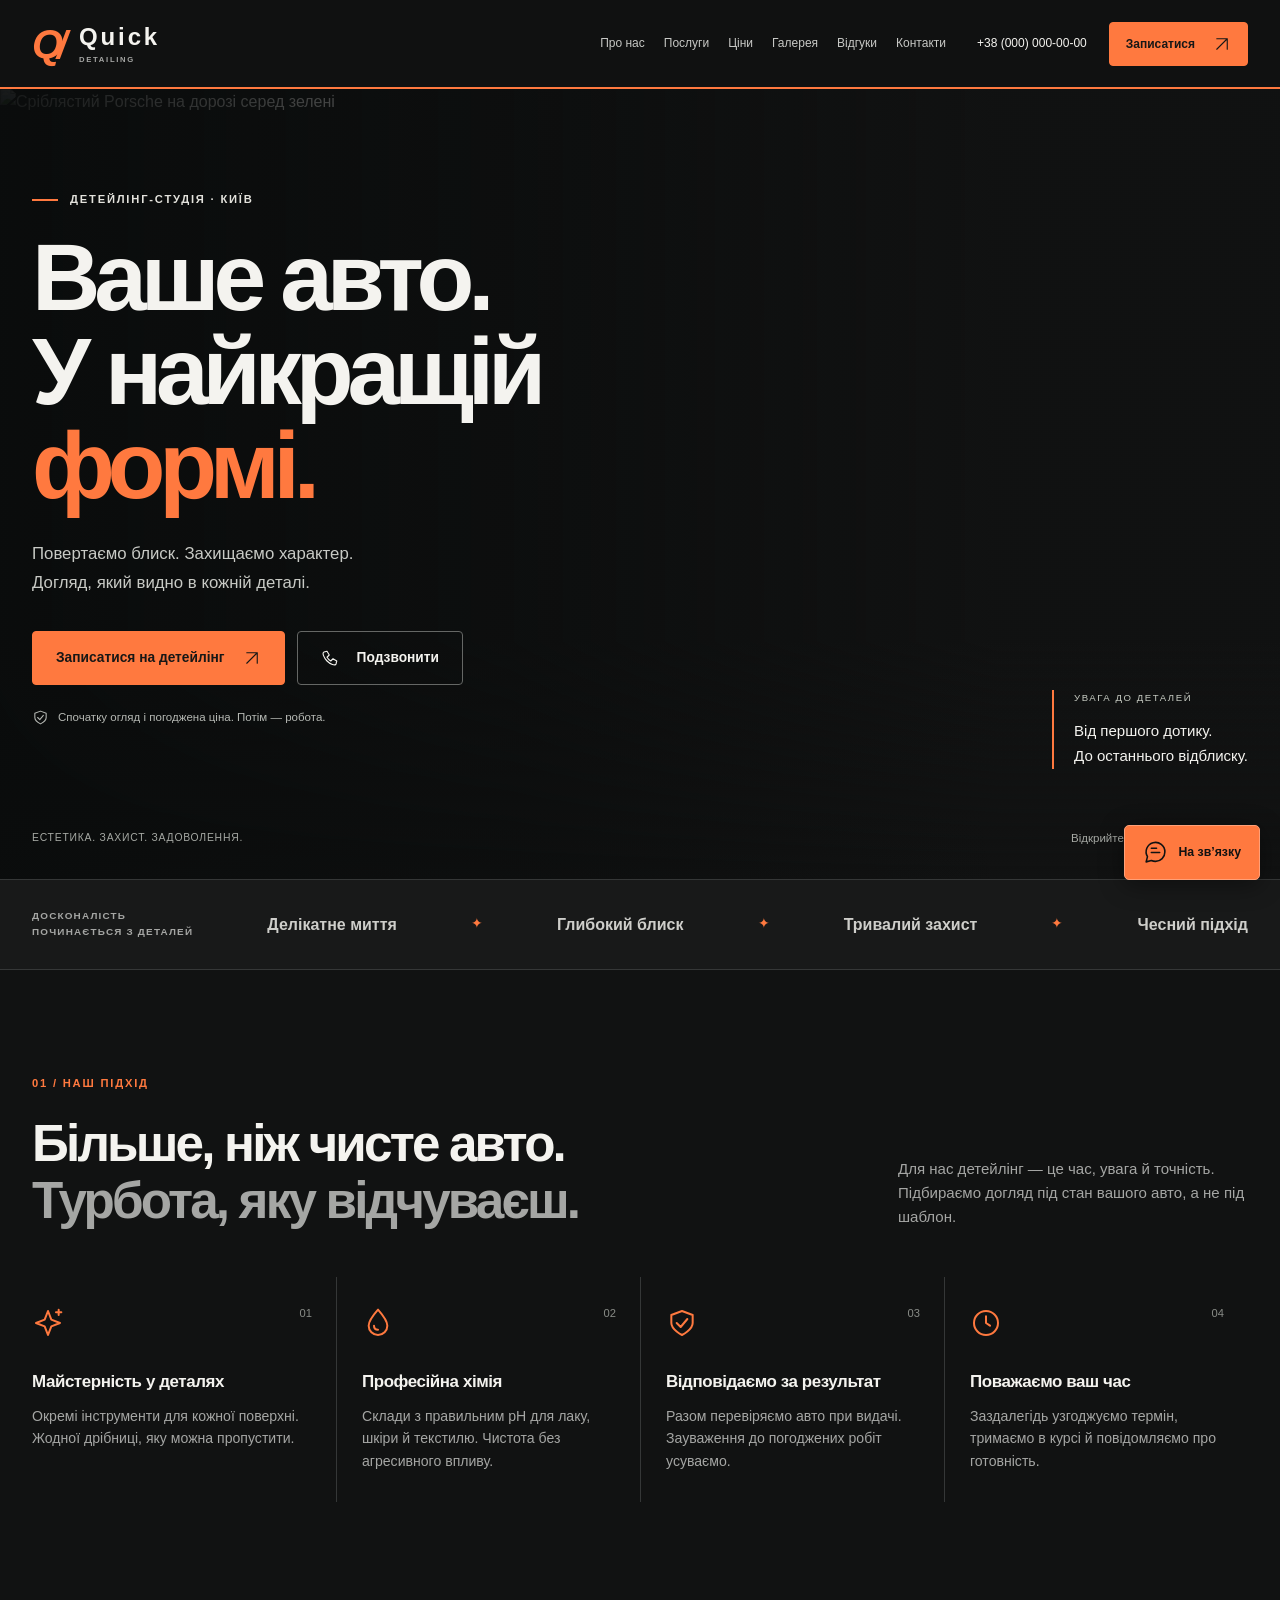
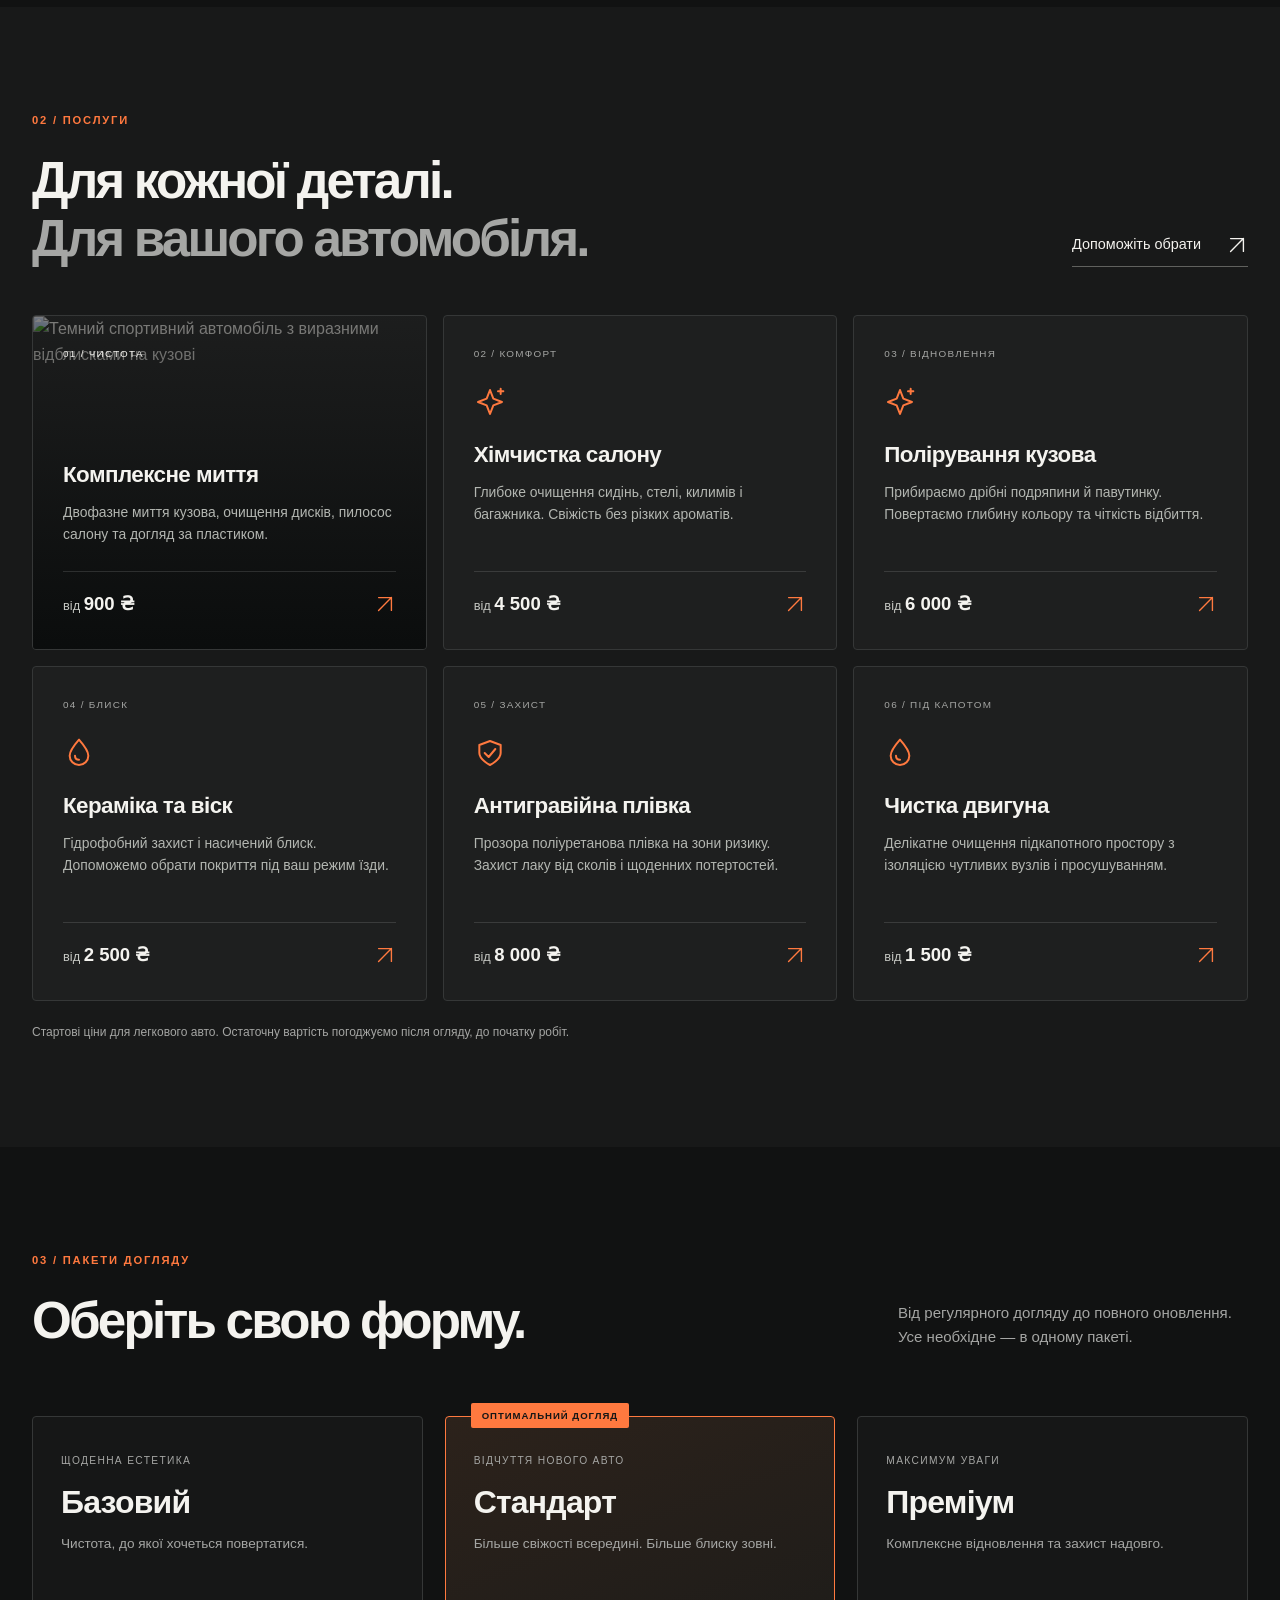
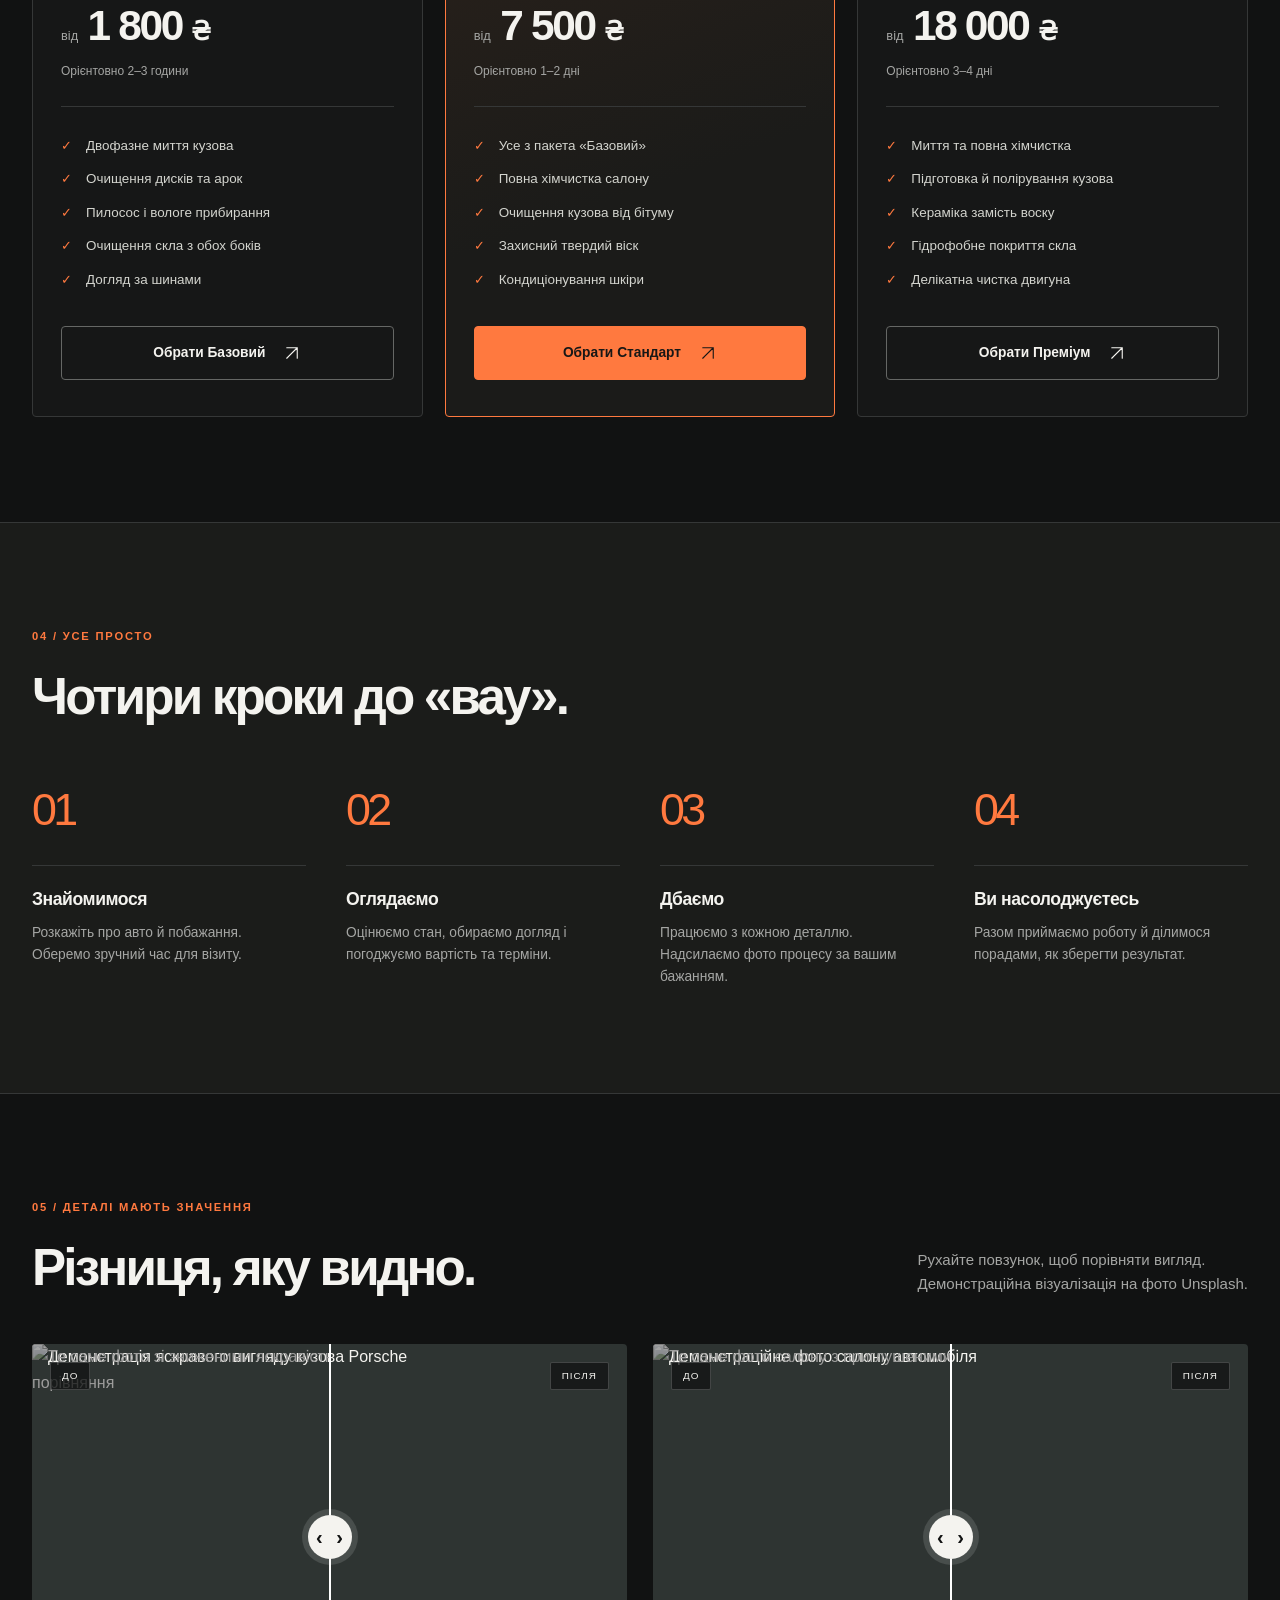
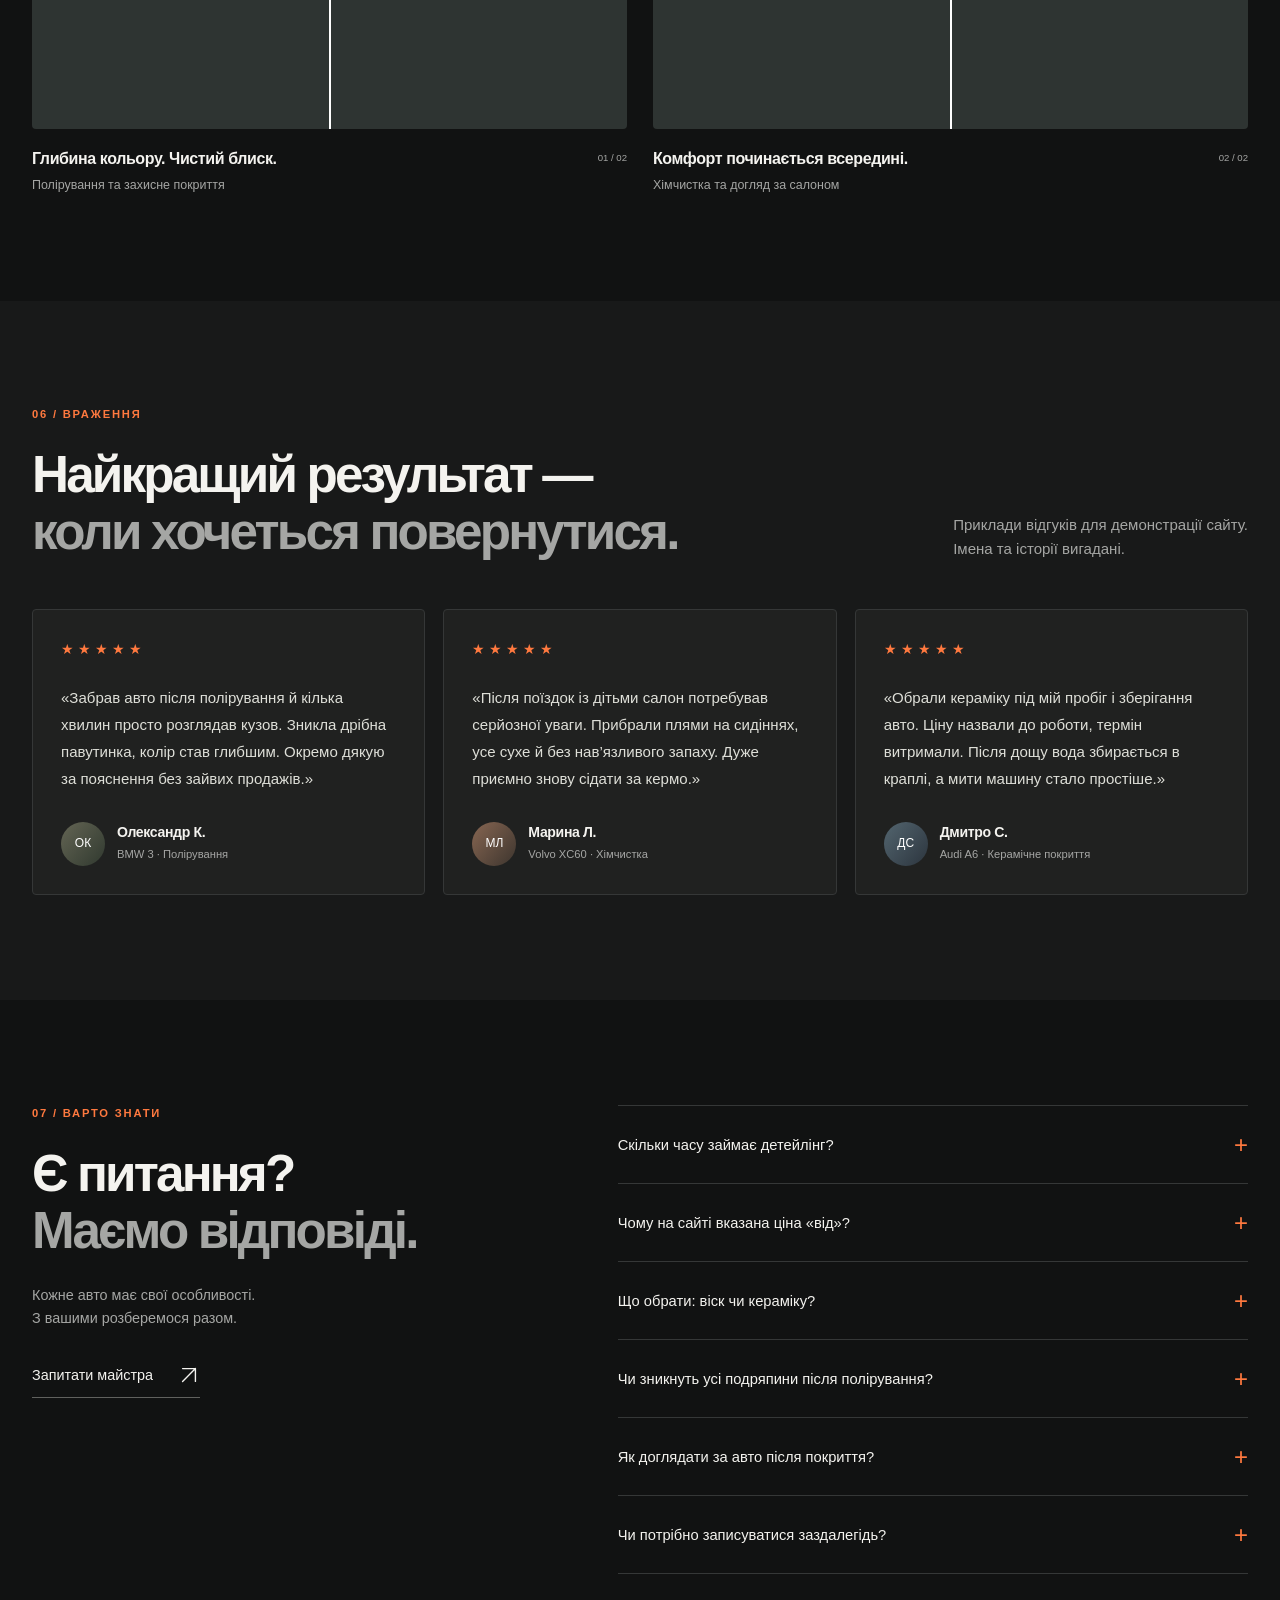
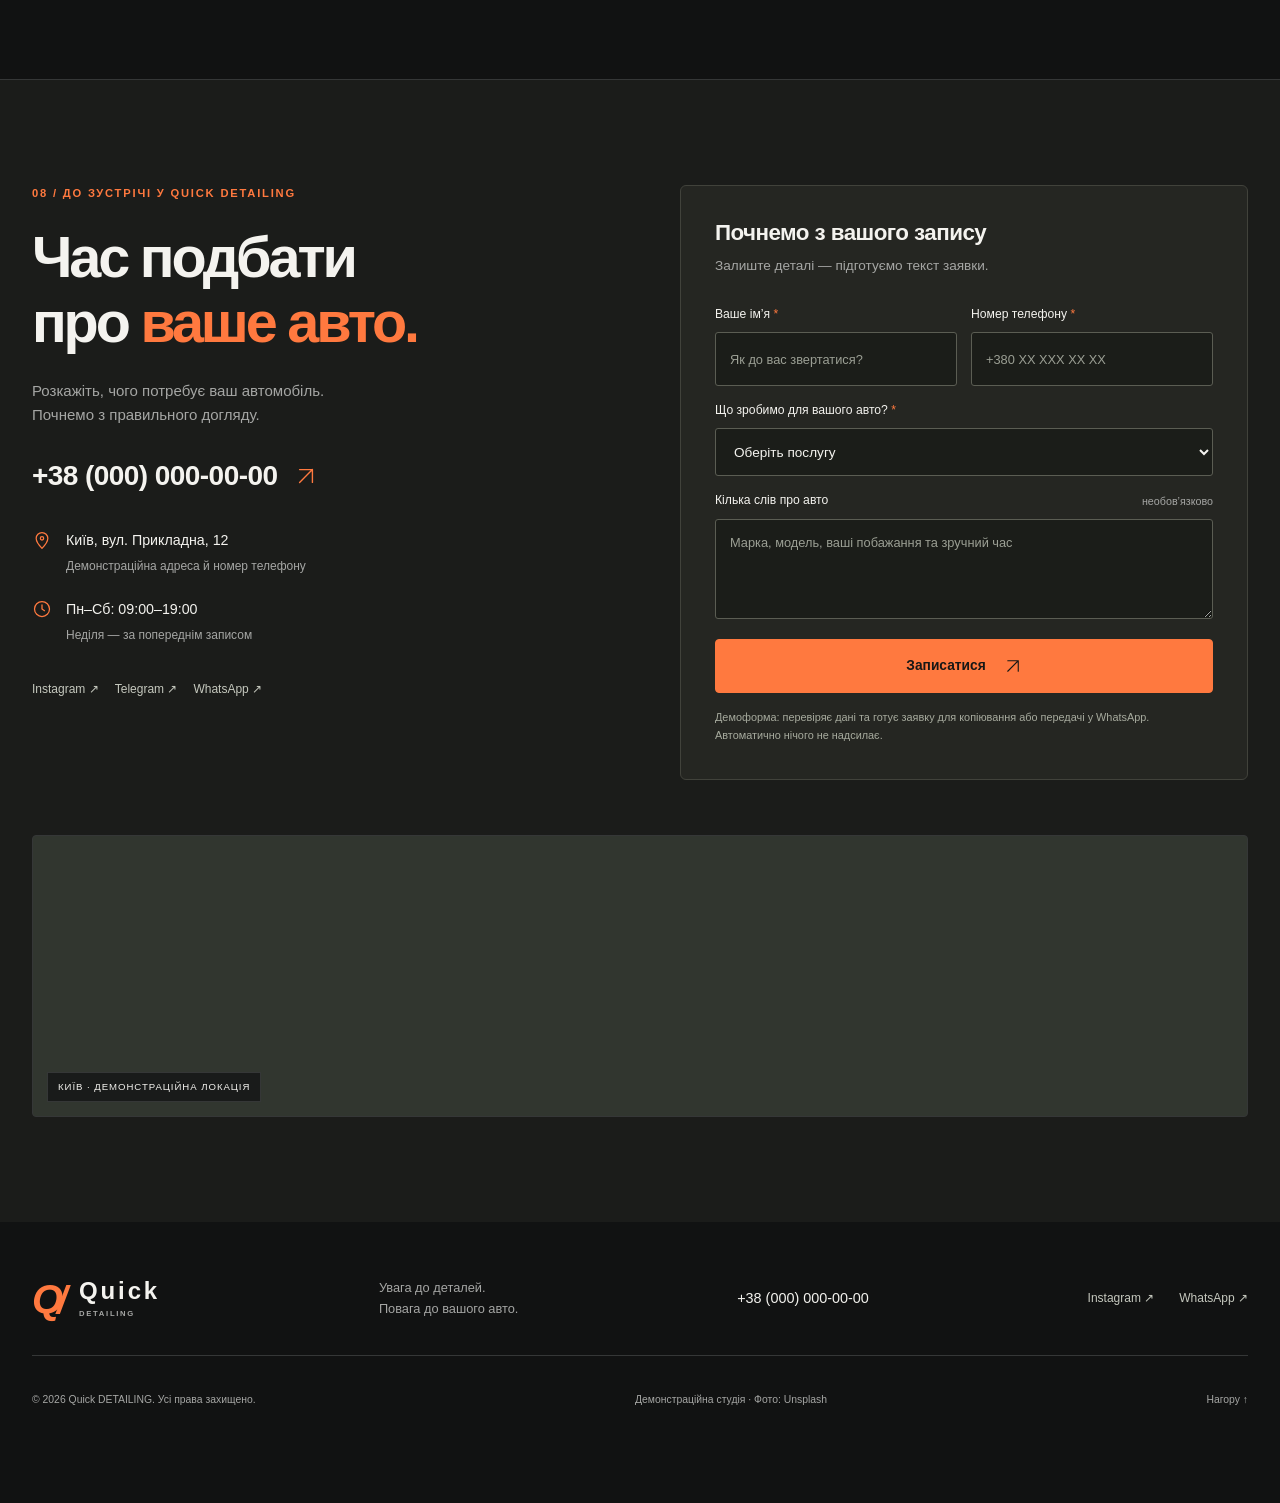
==== commit f518b7f7: "Rename index (1).html to index.html" ====
--- a/index.html
+++ b/index.html
@@ -4,13 +4,13 @@
   <meta charset="UTF-8">
   <meta name="viewport" content="width=device-width, initial-scale=1">
   <meta name="theme-color" content="#111212">
-  <title>Quick Detailing — догляд, який змінює відчуття від авто</title>
-  <meta name="description" content="QUICK Detailing у Києві: комплексне миття, хімчистка, полірування, кераміка та захисна плівка. Оберіть догляд для свого авто й підготуйте заявку онлайн.">
+  <title>Quick DETAILING — догляд, який змінює відчуття від авто</title>
+  <meta name="description" content="Quick DETAILING у Києві: комплексне миття, хімчистка, полірування, кераміка та захисна плівка. Оберіть догляд для свого авто й підготуйте заявку онлайн.">
   <meta property="og:type" content="website">
   <meta property="og:locale" content="uk_UA">
-  <meta property="og:title" content="QUICK Detailing — ваше авто у найкращій формі">
+  <meta property="og:title" content="Quick DETAILING — ваше авто у найкращій формі">
   <meta property="og:description" content="Продуманий догляд. Бездоганний блиск. Детейлінг у Києві з увагою до кожної деталі.">
-  <meta property="og:image" content="https://images.unsplash.com/photo-1503376780353-7e6692767b70?auto=QUICKt&fit=crop&w=1200&q=85">
+  <meta property="og:image" content="https://images.unsplash.com/photo-1503376780353-7e6692767b70?auto=format&fit=crop&w=1200&q=85">
   <meta property="og:image:alt" content="Спортивний автомобіль Porsche">
   <link rel="icon" href="data:image/svg+xml,%3Csvg xmlns='http://www.w3.org/2000/svg' viewBox='0 0 64 64'%3E%3Crect width='64' height='64' rx='12' fill='%23111212'/%3E%3Cpath d='M18 48V16h31v8H27v6h18v8H27v10z' fill='%23ff743d'/%3E%3C/svg%3E">
   <link rel="preconnect" href="https://images.unsplash.com">
@@ -33,7 +33,7 @@
 
   <header class="header">
     <div class="container header-inner">
-      <a class="logo" href="#home" aria-label="QUICK Detailing — головна"><span class="logo-mark" aria-hidden="true">F<span>/</span></span><span>QUICK<small>DETAILING STUDIO</small></span></a>
+      <a class="logo" href="#home" aria-label="Quick DETAILING — головна"><span class="logo-mark" aria-hidden="true">Q<span>/</span></span><span>Quick<small>DETAILING</small></span></a>
       <button class="menu-toggle" type="button" aria-expanded="false" aria-controls="navigation" aria-label="Відкрити меню"><span></span><span></span></button>
       <nav id="navigation" class="navigation" aria-label="Головна навігація">
         <a href="#about">Про нас</a><a href="#services">Послуги</a><a href="#prices">Ціни</a><a href="#gallery">Галерея</a><a href="#reviews">Відгуки</a><a href="#contacts">Контакти</a>
@@ -45,7 +45,7 @@
 
   <main id="main">
     <section class="hero" id="home" aria-labelledby="hero-title">
-      <img class="hero-image" src="https://images.unsplash.com/photo-1503376780353-7e6692767b70?auto=QUICKt&fit=crop&w=2200&q=85" alt="Сріблястий Porsche на дорозі серед зелені" width="2200" height="1467" fetchpriority="high">
+      <img class="hero-image" src="https://images.unsplash.com/photo-1503376780353-7e6692767b70?auto=format&fit=crop&w=2200&q=85" alt="Сріблястий Porsche на дорозі серед зелені" width="2200" height="1467" fetchpriority="high">
       <div class="hero-shade"></div>
       <div class="container hero-content">
         <p class="eyebrow"><span class="orange-line"></span> ДЕТЕЙЛІНГ-СТУДІЯ · КИЇВ</p>
@@ -55,7 +55,7 @@
         <p class="hero-note"><svg><use href="#i-shield"/></svg> Спочатку огляд і погоджена ціна. Потім — робота.</p>
       </div>
       <div class="hero-caption"><span>УВАГА ДО ДЕТАЛЕЙ</span><strong>Від першого дотику.<br>До останнього відблиску.</strong></div>
-      <div class="container hero-bottom"><span>ЕСТЕТИКА. ЗАХИСТ. ЗАДОВОЛЕННЯ.</span><a href="#about">Відкрийте QUICK <span aria-hidden="true">↓</span></a></div>
+      <div class="container hero-bottom"><span>ЕСТЕТИКА. ЗАХИСТ. ЗАДОВОЛЕННЯ.</span><a href="#about">Відкрийте Quick DETAILING <span aria-hidden="true">↓</span></a></div>
     </section>
 
     <div class="trust-strip"><div class="container trust-inner"><span>ДОСКОНАЛІСТЬ<br>ПОЧИНАЄТЬСЯ З ДЕТАЛЕЙ</span><p>Делікатне миття</p><i aria-hidden="true">✦</i><p>Глибокий блиск</p><i aria-hidden="true">✦</i><p>Тривалий захист</p><i aria-hidden="true">✦</i><p>Чесний підхід</p></div></div>
@@ -73,7 +73,7 @@
     <section class="section section-surface" id="services" aria-labelledby="services-title"><div class="container">
       <div class="section-heading reveal"><div><p class="eyebrow">02 / ПОСЛУГИ</p><h2 id="services-title">Для кожної деталі.<br><span class="muted">Для вашого автомобіля.</span></h2></div><a class="text-link" href="#contacts">Допоможіть обрати <svg><use href="#i-arrow"/></svg></a></div>
       <div class="services-grid">
-        <article class="service-card service-featured reveal"><img src="https://images.unsplash.com/photo-1492144534655-ae79c964c9d7?auto=QUICKt&fit=crop&w=1000&q=80" alt="Темний спортивний автомобіль з виразними відблисками на кузові" width="1000" height="700" loading="lazy"><div class="service-content"><span class="service-index">01 / ЧИСТОТА</span><h3>Комплексне миття</h3><p>Двофазне миття кузова, очищення дисків, пилосос салону та догляд за пластиком.</p><a href="#contacts" data-service="Комплексне миття"><span>від <strong>900 ₴</strong></span><svg><use href="#i-arrow"/></svg><span class="sr-only"> — записатися на комплексне миття</span></a></div></article>
+        <article class="service-card service-featured reveal"><img src="https://images.unsplash.com/photo-1492144534655-ae79c964c9d7?auto=format&fit=crop&w=1000&q=80" alt="Темний спортивний автомобіль з виразними відблисками на кузові" width="1000" height="700" loading="lazy"><div class="service-content"><span class="service-index">01 / ЧИСТОТА</span><h3>Комплексне миття</h3><p>Двофазне миття кузова, очищення дисків, пилосос салону та догляд за пластиком.</p><a href="#contacts" data-service="Комплексне миття"><span>від <strong>900 ₴</strong></span><svg><use href="#i-arrow"/></svg><span class="sr-only"> — записатися на комплексне миття</span></a></div></article>
         <article class="service-card reveal"><span class="service-index">02 / КОМФОРТ</span><svg class="service-icon"><use href="#i-spark"/></svg><h3>Хімчистка салону</h3><p>Глибоке очищення сидінь, стелі, килимів і багажника. Свіжість без різких ароматів.</p><a href="#contacts" data-service="Хімчистка салону"><span>від <strong>4 500 ₴</strong></span><svg><use href="#i-arrow"/></svg><span class="sr-only"> — записатися на хімчистку</span></a></article>
         <article class="service-card reveal"><span class="service-index">03 / ВІДНОВЛЕННЯ</span><svg class="service-icon"><use href="#i-spark"/></svg><h3>Полірування кузова</h3><p>Прибираємо дрібні подряпини й павутинку. Повертаємо глибину кольору та чіткість відбиття.</p><a href="#contacts" data-service="Полірування кузова"><span>від <strong>6 000 ₴</strong></span><svg><use href="#i-arrow"/></svg><span class="sr-only"> — записатися на полірування</span></a></article>
         <article class="service-card reveal"><span class="service-index">04 / БЛИСК</span><svg class="service-icon"><use href="#i-drop"/></svg><h3>Кераміка та віск</h3><p>Гідрофобний захист і насичений блиск. Допоможемо обрати покриття під ваш режим їзди.</p><a href="#contacts" data-service="Кераміка та віск"><span>від <strong>2 500 ₴</strong></span><svg><use href="#i-arrow"/></svg><span class="sr-only"> — записатися на захисне покриття</span></a></article>
@@ -96,8 +96,8 @@
     <section class="section container" id="gallery" aria-labelledby="gallery-title">
       <div class="section-heading reveal"><div><p class="eyebrow">05 / ДЕТАЛІ МАЮТЬ ЗНАЧЕННЯ</p><h2 id="gallery-title">Різниця, яку видно.</h2></div><p class="heading-description">Рухайте повзунок, щоб порівняти вигляд.<br>Демонстраційна візуалізація на фото Unsplash.</p></div>
       <div class="gallery-grid">
-        <figure class="gallery-card reveal"><div class="comparison" style="--position:50%"><img src="https://images.unsplash.com/photo-1503376780353-7e6692767b70?auto=QUICKt&fit=crop&w=1000&q=80" alt="Демонстрація яскравого вигляду кузова Porsche" width="1000" height="680" loading="lazy"><div class="before-layer"><img src="https://images.unsplash.com/photo-1503376780353-7e6692767b70?auto=QUICKt&fit=crop&w=1000&q=80" alt="Те саме фото зі зниженими яскравістю й насиченістю для ілюстрації порівняння" width="1000" height="680" loading="lazy"></div><span class="compare-label before-label">ДО</span><span class="compare-label after-label">ПІСЛЯ</span><span class="compare-handle" aria-hidden="true"><b>‹ ›</b></span><input type="range" min="0" max="100" value="50" aria-label="Порівняти демонстрацію до та після полірування"></div><figcaption><div><h3>Глибина кольору. Чистий блиск.</h3><p>Полірування та захисне покриття</p></div><span>01 / 02</span></figcaption></figure>
-        <figure class="gallery-card reveal"><div class="comparison" style="--position:50%"><img src="https://images.unsplash.com/photo-1507136566006-cfc505b114fc?auto=QUICKt&fit=crop&w=1000&q=80" alt="Демонстраційне фото салону автомобіля" width="1000" height="680" loading="lazy"><div class="before-layer"><img src="https://images.unsplash.com/photo-1507136566006-cfc505b114fc?auto=QUICKt&fit=crop&w=1000&q=80" alt="Те саме фото салону з приглушеними кольорами для демонстрації" width="1000" height="680" loading="lazy"></div><span class="compare-label before-label">ДО</span><span class="compare-label after-label">ПІСЛЯ</span><span class="compare-handle" aria-hidden="true"><b>‹ ›</b></span><input type="range" min="0" max="100" value="50" aria-label="Порівняти демонстрацію до та після догляду за салоном"></div><figcaption><div><h3>Комфорт починається всередині.</h3><p>Хімчистка та догляд за салоном</p></div><span>02 / 02</span></figcaption></figure>
+        <figure class="gallery-card reveal"><div class="comparison" style="--position:50%"><img src="https://images.unsplash.com/photo-1503376780353-7e6692767b70?auto=format&fit=crop&w=1000&q=80" alt="Демонстрація яскравого вигляду кузова Porsche" width="1000" height="680" loading="lazy"><div class="before-layer"><img src="https://images.unsplash.com/photo-1503376780353-7e6692767b70?auto=format&fit=crop&w=1000&q=80" alt="Те саме фото зі зниженими яскравістю й насиченістю для ілюстрації порівняння" width="1000" height="680" loading="lazy"></div><span class="compare-label before-label">ДО</span><span class="compare-label after-label">ПІСЛЯ</span><span class="compare-handle" aria-hidden="true"><b>‹ ›</b></span><input type="range" min="0" max="100" value="50" aria-label="Порівняти демонстрацію до та після полірування"></div><figcaption><div><h3>Глибина кольору. Чистий блиск.</h3><p>Полірування та захисне покриття</p></div><span>01 / 02</span></figcaption></figure>
+        <figure class="gallery-card reveal"><div class="comparison" style="--position:50%"><img src="https://images.unsplash.com/photo-1507136566006-cfc505b114fc?auto=format&fit=crop&w=1000&q=80" alt="Демонстраційне фото салону автомобіля" width="1000" height="680" loading="lazy"><div class="before-layer"><img src="https://images.unsplash.com/photo-1507136566006-cfc505b114fc?auto=format&fit=crop&w=1000&q=80" alt="Те саме фото салону з приглушеними кольорами для демонстрації" width="1000" height="680" loading="lazy"></div><span class="compare-label before-label">ДО</span><span class="compare-label after-label">ПІСЛЯ</span><span class="compare-handle" aria-hidden="true"><b>‹ ›</b></span><input type="range" min="0" max="100" value="50" aria-label="Порівняти демонстрацію до та після догляду за салоном"></div><figcaption><div><h3>Комфорт починається всередині.</h3><p>Хімчистка та догляд за салоном</p></div><span>02 / 02</span></figcaption></figure>
       </div>
     </section>
 
@@ -116,13 +116,13 @@
       <details><summary>Чи потрібно записуватися заздалегідь?<span aria-hidden="true">+</span></summary><p>Так. Запис дозволяє виділити достатньо часу на ваш автомобіль. Залиште побажання у формі або зателефонуйте, щоб узгодити послугу та вільний час.</p></details>
     </div></section>
 
-    <section class="section contact-section" id="contacts" aria-labelledby="contacts-title"><div class="container contact-grid"><div class="contact-info reveal"><p class="eyebrow">08 / ДО ЗУСТРІЧІ У QUICK</p><h2 id="contacts-title">Час подбати<br>про <span>ваше авто.</span></h2><p class="contact-lead">Розкажіть, чого потребує ваш автомобіль.<br>Почнемо з правильного догляду.</p><a class="contact-phone" href="tel:+380000000000">+38 (000) 000-00-00 <svg><use href="#i-arrow"/></svg></a><div class="contact-detail"><svg><use href="#i-pin"/></svg><div><strong>Київ, вул. Прикладна, 12</strong><p>Демонстраційна адреса й номер телефону</p></div></div><div class="contact-detail"><svg><use href="#i-clock"/></svg><div><strong>Пн–Сб: 09:00–19:00</strong><p>Неділя — за попереднім записом</p></div></div><div class="socials" aria-label="Соціальні мережі"><a href="https://www.instagram.com/" target="_blank" rel="noopener noreferrer" aria-label="Відкрити Instagram — демопосилання">Instagram ↗</a><a href="https://t.me/share/url?url=&amp;text=%D0%92%D1%96%D1%82%D0%B0%D1%8E!%20%D0%A5%D0%BE%D1%87%D1%83%20%D0%B7%D0%B0%D0%BF%D0%B8%D1%81%D0%B0%D1%82%D0%B8%D1%81%D1%8F%20%D0%BD%D0%B0%20%D0%B4%D0%B5%D1%82%D0%B5%D0%B9%D0%BB%D1%96%D0%BD%D0%B3." target="_blank" rel="noopener noreferrer">Telegram ↗</a><a href="https://wa.me/?text=%D0%92%D1%96%D1%82%D0%B0%D1%8E!%20%D0%A5%D0%BE%D1%87%D1%83%20%D0%B7%D0%B0%D0%BF%D0%B8%D1%81%D0%B0%D1%82%D0%B8%D1%81%D1%8F%20%D0%BD%D0%B0%20%D0%B4%D0%B5%D1%82%D0%B5%D0%B9%D0%BB%D1%96%D0%BD%D0%B3." target="_blank" rel="noopener noreferrer">WhatsApp ↗</a></div></div>
-      <form class="booking-form reveal" id="booking-form" novalidate><h3>Почнемо з вашого запису</h3><p>Залиште деталі — підготуємо текст заявки.</p><div id="form-errors" class="error-summary" tabindex="-1" hidden></div><div class="form-row"><div class="field"><label for="name">Ваше ім’я <span>*</span></label><input id="name" name="name" autocomplete="given-name" placeholder="Як до вас звертатися?" required minlength="2" maxlength="80" aria-describedby="name-error"><span class="field-error" id="name-error"></span></div><div class="field"><label for="phone">Номер телефону <span>*</span></label><input type="tel" id="phone" name="phone" autocomplete="tel" inputmode="tel" placeholder="+380 XX XXX XX XX" required maxlength="24" aria-describedby="phone-error"><span class="field-error" id="phone-error"></span></div></div><div class="field"><label for="service">Що зробимо для вашого авто? <span>*</span></label><select id="service" name="service" required aria-describedby="service-error"><option value="">Оберіть послугу</option>Комплексне миття</option><option>Хімчистка салону</option><option>Полірування кузова</option><option>Кераміка та віск</option><option>Антигравійна плівка</option><option>Чистка двигуна</option><option>Пакет Базовий</option><option>Пакет Стандарт</option><option>Пакет Преміум</option><option>Потрібна консультація</option></select><span class="field-error" id="service-error"></span></div><div class="field"><label for="comment">Кілька слів про авто <span class="optional">необов’язково</span></label><textarea id="comment" name="comment" rows="3" maxlength="1500" placeholder="Марка, модель, ваші побажання та зручний час"></textarea></div><button class="button" type="submit">Записатися <svg><use href="#i-arrow"/></svg></button><p class="form-note">Демоформа: перевіряє дані та готує заявку для копіювання або передачі у WhatsApp. Автоматично нічого не надсилає.</p><noscript><p class="field-error">Для перевірки форми увімкніть JavaScript у браузері.</p></noscript></form>
+    <section class="section contact-section" id="contacts" aria-labelledby="contacts-title"><div class="container contact-grid"><div class="contact-info reveal"><p class="eyebrow">08 / ДО ЗУСТРІЧІ У QUICK DETAILING</p><h2 id="contacts-title">Час подбати<br>про <span>ваше авто.</span></h2><p class="contact-lead">Розкажіть, чого потребує ваш автомобіль.<br>Почнемо з правильного догляду.</p><a class="contact-phone" href="tel:+380000000000">+38 (000) 000-00-00 <svg><use href="#i-arrow"/></svg></a><div class="contact-detail"><svg><use href="#i-pin"/></svg><div><strong>Київ, вул. Прикладна, 12</strong><p>Демонстраційна адреса й номер телефону</p></div></div><div class="contact-detail"><svg><use href="#i-clock"/></svg><div><strong>Пн–Сб: 09:00–19:00</strong><p>Неділя — за попереднім записом</p></div></div><div class="socials" aria-label="Соціальні мережі"><a href="https://www.instagram.com/" target="_blank" rel="noopener noreferrer" aria-label="Відкрити Instagram — демопосилання">Instagram ↗</a><a href="https://t.me/share/url?url=&amp;text=%D0%92%D1%96%D1%82%D0%B0%D1%8E!%20%D0%A5%D0%BE%D1%87%D1%83%20%D0%B7%D0%B0%D0%BF%D0%B8%D1%81%D0%B0%D1%82%D0%B8%D1%81%D1%8F%20%D0%BD%D0%B0%20%D0%B4%D0%B5%D1%82%D0%B5%D0%B9%D0%BB%D1%96%D0%BD%D0%B3." target="_blank" rel="noopener noreferrer">Telegram ↗</a><a href="https://wa.me/?text=%D0%92%D1%96%D1%82%D0%B0%D1%8E!%20%D0%A5%D0%BE%D1%87%D1%83%20%D0%B7%D0%B0%D0%BF%D0%B8%D1%81%D0%B0%D1%82%D0%B8%D1%81%D1%8F%20%D0%BD%D0%B0%20%D0%B4%D0%B5%D1%82%D0%B5%D0%B9%D0%BB%D1%96%D0%BD%D0%B3." target="_blank" rel="noopener noreferrer">WhatsApp ↗</a></div></div>
+      <form class="booking-form reveal" id="booking-form" novalidate><h3>Почнемо з вашого запису</h3><p>Залиште деталі — підготуємо текст заявки.</p><div id="form-errors" class="error-summary" tabindex="-1" hidden></div><div class="form-row"><div class="field"><label for="name">Ваше ім’я <span>*</span></label><input id="name" name="name" autocomplete="given-name" placeholder="Як до вас звертатися?" required minlength="2" maxlength="80" aria-describedby="name-error"><span class="field-error" id="name-error"></span></div><div class="field"><label for="phone">Номер телефону <span>*</span></label><input type="tel" id="phone" name="phone" autocomplete="tel" inputmode="tel" placeholder="+380 XX XXX XX XX" required maxlength="24" aria-describedby="phone-error"><span class="field-error" id="phone-error"></span></div></div><div class="field"><label for="service">Що зробимо для вашого авто? <span>*</span></label><select id="service" name="service" required aria-describedby="service-error"><option value="">Оберіть послугу</option><option>Комплексне миття</option><option>Хімчистка салону</option><option>Полірування кузова</option><option>Кераміка та віск</option><option>Антигравійна плівка</option><option>Чистка двигуна</option><option>Пакет Базовий</option><option>Пакет Стандарт</option><option>Пакет Преміум</option><option>Потрібна консультація</option></select><span class="field-error" id="service-error"></span></div><div class="field"><label for="comment">Кілька слів про авто <span class="optional">необов’язково</span></label><textarea id="comment" name="comment" rows="3" maxlength="1500" placeholder="Марка, модель, ваші побажання та зручний час"></textarea></div><button class="button" type="submit">Записатися <svg><use href="#i-arrow"/></svg></button><p class="form-note">Демоформа: перевіряє дані та готує заявку для копіювання або передачі у WhatsApp. Автоматично нічого не надсилає.</p><noscript><p class="field-error">Для перевірки форми увімкніть JavaScript у браузері.</p></noscript></form>
       <div class="map-wrap"><iframe title="Демонстраційна мапа: центр Києва, не фактична адреса студії" src="https://maps.google.com/maps?q=Kyiv%20Ukraine&amp;t=&amp;z=12&amp;ie=UTF8&amp;iwloc=&amp;output=embed" width="1200" height="300" loading="lazy" referrerpolicy="no-referrer-when-downgrade" allowfullscreen></iframe><span class="map-caption">КИЇВ · ДЕМОНСТРАЦІЙНА ЛОКАЦІЯ</span></div>
     </div></section>
   </main>
 
-  <footer class="footer"><div class="container footer-main"><a class="logo" href="#home" aria-label="QUICK — повернутися нагору"><span class="logo-mark" aria-hidden="true">F<span>/</span></span><span>QUICK<small>DETAILING STUDIO</small></span></a><p>Увага до деталей.<br>Повага до вашого авто.</p><a href="tel:+380000000000">+38 (000) 000-00-00</a><div class="socials"><a href="https://www.instagram.com/" target="_blank" rel="noopener noreferrer">Instagram ↗</a><a href="https://wa.me/?text=QUICK%20Detailing" target="_blank" rel="noopener noreferrer">WhatsApp ↗</a></div></div><div class="container footer-bottom"><span>© <span id="year">2026</span> QUICK Detailing. Усі права захищено.</span><span>Демонстраційна студія · Фото: Unsplash</span><a href="#home">Нагору ↑</a></div></footer>
+  <footer class="footer"><div class="container footer-main"><a class="logo" href="#home" aria-label="Quick DETAILING — повернутися нагору"><span class="logo-mark" aria-hidden="true">Q<span>/</span></span><span>Quick<small>DETAILING</small></span></a><p>Увага до деталей.<br>Повага до вашого авто.</p><a href="tel:+380000000000">+38 (000) 000-00-00</a><div class="socials"><a href="https://www.instagram.com/" target="_blank" rel="noopener noreferrer">Instagram ↗</a><a href="https://wa.me/?text=Quick%20DETAILING" target="_blank" rel="noopener noreferrer">WhatsApp ↗</a></div></div><div class="container footer-bottom"><span>© <span id="year">2026</span> Quick DETAILING. Усі права захищено.</span><span>Демонстраційна студія · Фото: Unsplash</span><a href="#home">Нагору ↑</a></div></footer>
   <a class="floating-contact" href="https://wa.me/?text=%D0%92%D1%96%D1%82%D0%B0%D1%8E!%20%D0%A6%D1%96%D0%BA%D0%B0%D0%B2%D0%B8%D1%82%D1%8C%20%D0%B4%D0%B5%D1%82%D0%B5%D0%B9%D0%BB%D1%96%D0%BD%D0%B3." target="_blank" rel="noopener noreferrer" aria-label="Відкрити WhatsApp та обрати контакт для повідомлення"><svg><use href="#i-chat"/></svg><span>На зв’язку</span></a>
 
   <dialog id="booking-dialog" aria-labelledby="dialog-title" aria-describedby="dialog-description"><button class="dialog-close" type="button" aria-label="Закрити вікно">×</button><svg class="dialog-icon"><use href="#i-check"/></svg><p class="eyebrow">НАСТУПНИЙ КРОК</p><h2 id="dialog-title">Ваша заявка готова.</h2><p id="dialog-description">Це чернетка, її ще не надіслано. Скопіюйте текст або відкрийте WhatsApp й оберіть контакт студії. Час запису потрібно погодити з майстром.</p><label class="sr-only" for="booking-draft">Текст заявки</label><textarea id="booking-draft" readonly rows="7"></textarea><div class="dialog-actions"><button class="button button-outline" id="copy-booking" type="button">Скопіювати</button><a class="button" id="share-booking" target="_blank" rel="noopener noreferrer">У WhatsApp <svg><use href="#i-arrow"/></svg></a></div><p id="copy-status" role="status" aria-live="polite"></p></dialog>
